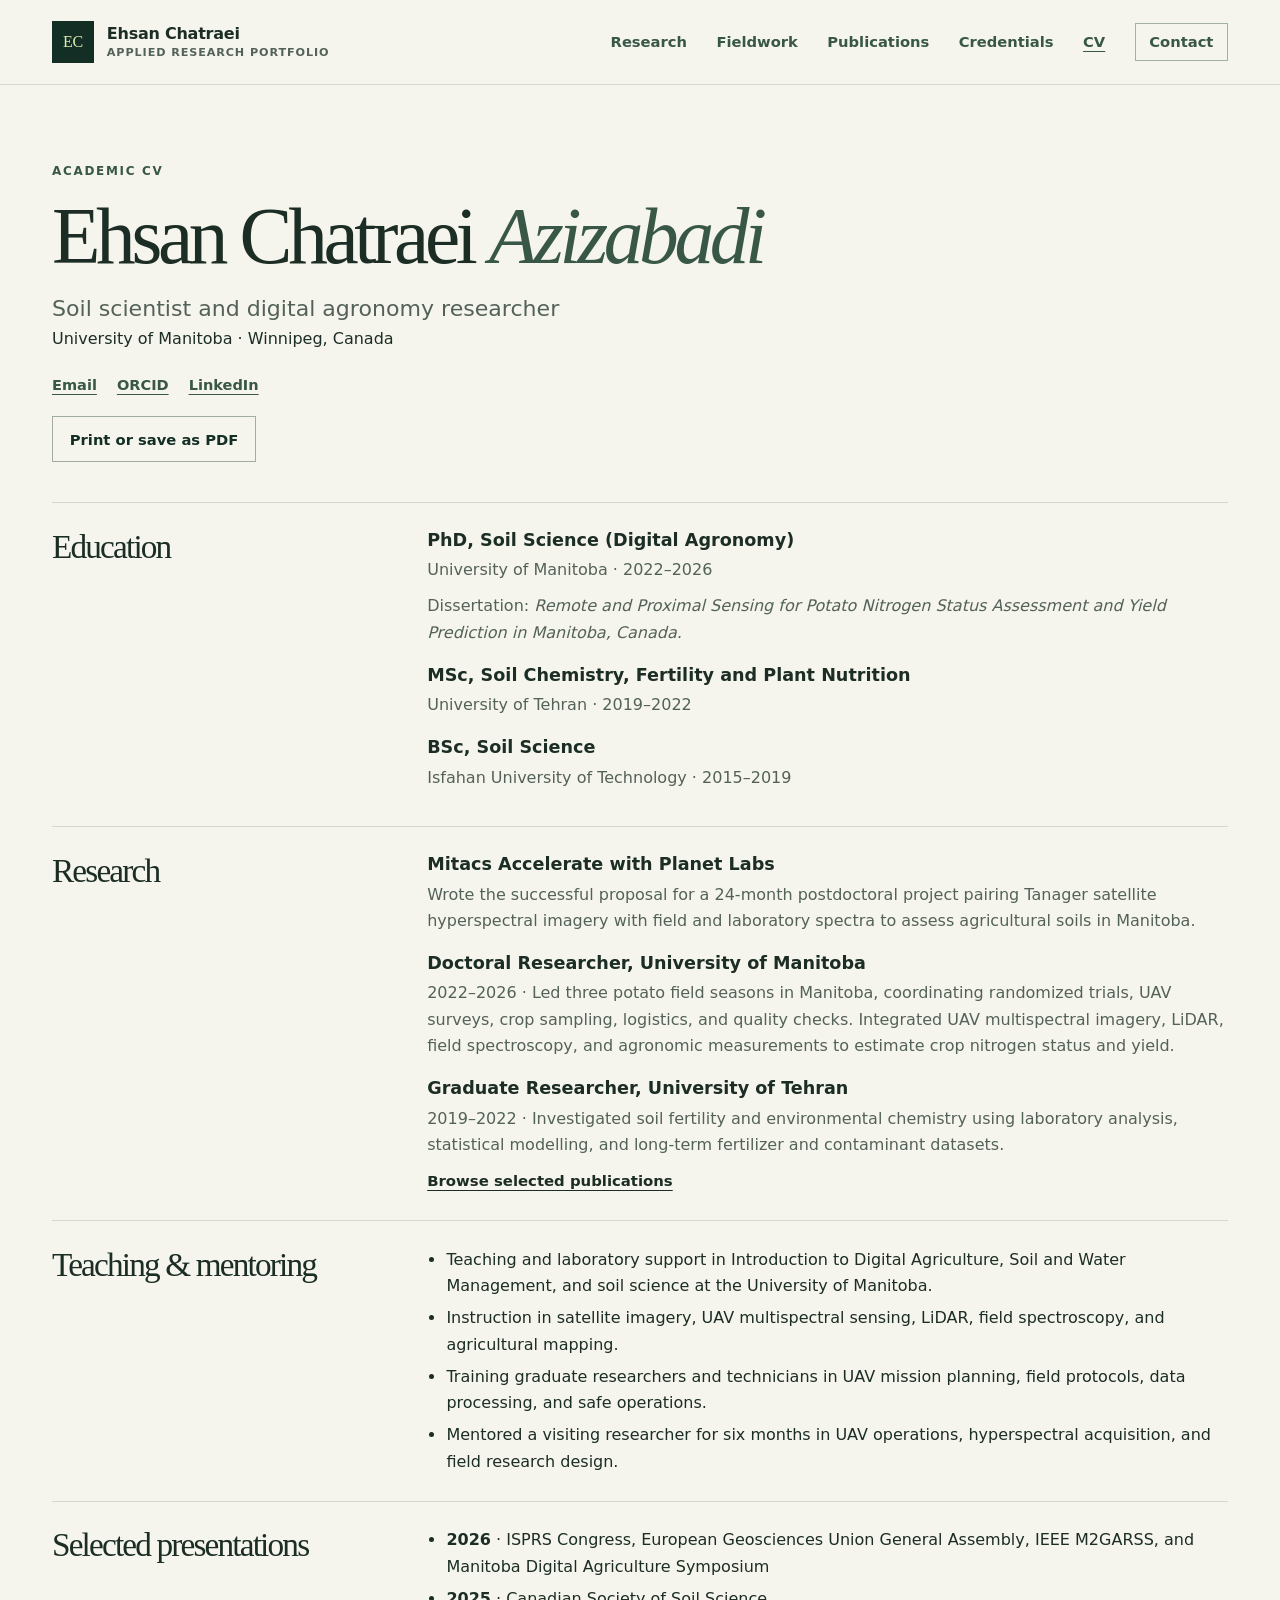
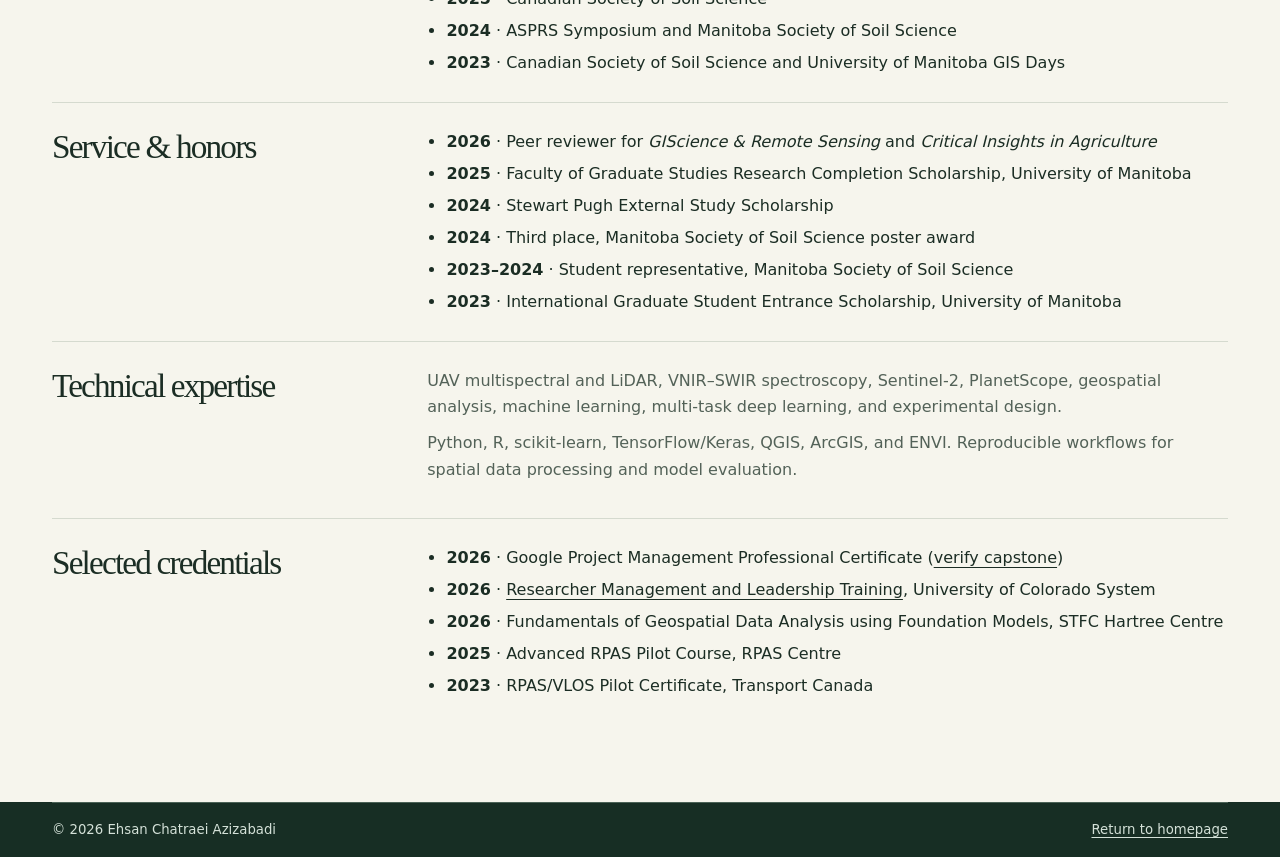
==== cv.html @ 33d20e5f "Feature homepage portrait and add journal peer review" ====
<!doctype html>
<html lang="en">
<head>
<meta charset="utf-8">
<meta name="viewport" content="width=device-width, initial-scale=1">
<title>Academic CV | Ehsan Chatraei Azizabadi</title>
<meta name="description" content="Academic CV of Ehsan Chatraei Azizabadi, soil scientist and digital agronomy researcher at the University of Manitoba.">
<meta name="theme-color" content="#f6f5ed">
<link rel="canonical" href="https://ehsanchatraei.github.io/cv.html">
<link rel="icon" type="image/png" href="favicon.png">
<link rel="stylesheet" href="styles.css?v=3">
</head>
<body id="top">
<a class="skip" href="#main">Skip to content</a>
<header class="site-header"><div class="shell masthead"><a class="brand" href="./"><span class="monogram" aria-hidden="true">EC</span><span>Ehsan Chatraei<span class="brand-sub">Applied research portfolio</span></span></a><nav aria-label="Main navigation"><a href="./#research">Research</a><a href="./#leadership">Fieldwork</a><a href="./#publications">Publications</a><a href="./#credentials">Credentials</a><a href="cv.html" aria-current="page">CV</a><a class="nav-contact" href="./#contact">Contact</a></nav></div></header>
<main id="main" class="shell cv">
  <div class="cv-intro"><p class="eyebrow">Academic CV</p><h1>Ehsan Chatraei <em>Azizabadi</em></h1><p class="lead">Soil scientist and digital agronomy researcher</p><p>University of Manitoba · Winnipeg, Canada</p><div class="socials"><a href="mailto:chatraee@myumanitoba.ca">Email</a><a href="https://orcid.org/0009-0009-6779-9754">ORCID</a><a href="https://www.linkedin.com/in/ehsanchatraei/">LinkedIn</a></div><button type="button" class="button outline print-cv" onclick="window.print()">Print or save as PDF</button></div>
  <section class="cv-row"><h2>Education</h2><div><h3>PhD, Soil Science (Digital Agronomy)</h3><p>University of Manitoba · 2022–2026</p><p>Dissertation: <em>Remote and Proximal Sensing for Potato Nitrogen Status Assessment and Yield Prediction in Manitoba, Canada.</em></p><h3>MSc, Soil Chemistry, Fertility and Plant Nutrition</h3><p>University of Tehran · 2019–2022</p><h3>BSc, Soil Science</h3><p>Isfahan University of Technology · 2015–2019</p></div></section>
  <section class="cv-row"><h2>Research</h2><div><h3>Mitacs Accelerate with Planet Labs</h3><p>Wrote the successful proposal for a 24-month postdoctoral project pairing Tanager satellite hyperspectral imagery with field and laboratory spectra to assess agricultural soils in Manitoba.</p><h3>Doctoral Researcher, University of Manitoba</h3><p>2022–2026 · Led three potato field seasons in Manitoba, coordinating randomized trials, UAV surveys, crop sampling, logistics, and quality checks. Integrated UAV multispectral imagery, LiDAR, field spectroscopy, and agronomic measurements to estimate crop nitrogen status and yield.</p><h3>Graduate Researcher, University of Tehran</h3><p>2019–2022 · Investigated soil fertility and environmental chemistry using laboratory analysis, statistical modelling, and long-term fertilizer and contaminant datasets.</p><a class="text-link" href="./#publications">Browse selected publications</a></div></section>
  <section class="cv-row"><h2>Teaching &amp; mentoring</h2><div><ul><li>Teaching and laboratory support in Introduction to Digital Agriculture, Soil and Water Management, and soil science at the University of Manitoba.</li><li>Instruction in satellite imagery, UAV multispectral sensing, LiDAR, field spectroscopy, and agricultural mapping.</li><li>Training graduate researchers and technicians in UAV mission planning, field protocols, data processing, and safe operations.</li><li>Mentored a visiting researcher for six months in UAV operations, hyperspectral acquisition, and field research design.</li></ul></div></section>
  <section class="cv-row"><h2>Selected presentations</h2><div><ul><li><strong>2026</strong> · ISPRS Congress, European Geosciences Union General Assembly, IEEE M2GARSS, and Manitoba Digital Agriculture Symposium</li><li><strong>2025</strong> · Canadian Society of Soil Science</li><li><strong>2024</strong> · ASPRS Symposium and Manitoba Society of Soil Science</li><li><strong>2023</strong> · Canadian Society of Soil Science and University of Manitoba GIS Days</li></ul></div></section>
  <section class="cv-row"><h2>Service &amp; honors</h2><div><ul><li><strong>2026</strong> · Peer reviewer for <cite>GIScience &amp; Remote Sensing</cite> and <cite>Critical Insights in Agriculture</cite></li><li><strong>2025</strong> · Faculty of Graduate Studies Research Completion Scholarship, University of Manitoba</li><li><strong>2024</strong> · Stewart Pugh External Study Scholarship</li><li><strong>2024</strong> · Third place, Manitoba Society of Soil Science poster award</li><li><strong>2023–2024</strong> · Student representative, Manitoba Society of Soil Science</li><li><strong>2023</strong> · International Graduate Student Entrance Scholarship, University of Manitoba</li></ul></div></section>
  <section class="cv-row"><h2>Technical expertise</h2><div><p>UAV multispectral and LiDAR, VNIR–SWIR spectroscopy, Sentinel-2, PlanetScope, geospatial analysis, machine learning, multi-task deep learning, and experimental design.</p><p>Python, R, scikit-learn, TensorFlow/Keras, QGIS, ArcGIS, and ENVI. Reproducible workflows for spatial data processing and model evaluation.</p></div></section>
  <section class="cv-row"><h2>Selected credentials</h2><div><ul>
    <li><strong>2026</strong> · Google Project Management Professional Certificate (<a href="https://www.coursera.org/account/accomplishments/verify/1BRBC552TH7D">verify capstone</a>)</li>
    <li><strong>2026</strong> · <a href="https://www.coursera.org/account/accomplishments/verify/SGXRBPMLSQWB">Researcher Management and Leadership Training</a>, University of Colorado System</li>
    <li><strong>2026</strong> · Fundamentals of Geospatial Data Analysis using Foundation Models, STFC Hartree Centre</li>
    <li><strong>2025</strong> · Advanced RPAS Pilot Course, RPAS Centre</li>
    <li><strong>2023</strong> · RPAS/VLOS Pilot Certificate, Transport Canada</li>
  </ul></div></section>
</main>
<footer><div class="shell footer-base"><span>© 2026 Ehsan Chatraei Azizabadi</span><a href="./">Return to homepage</a></div></footer>
</body>
</html>
---- styles.css ----
:root {
  --paper: #f6f5ed;
  --white: #fdfdf7;
  --ink: #1b2d24;
  --moss: #385746;
  --muted: #536258;
  --line: #d5dacf;
  --lime: #e1ecac;
  --dark: #203a2e;
  --width: 1176px;
  --serif: Georgia, 'Times New Roman', serif;
  --sans: 'Segoe UI', system-ui, -apple-system, sans-serif;
}
*, *::before, *::after { box-sizing: border-box; }
html { scroll-behavior: smooth; }
body { margin: 0; background: var(--paper); color: var(--ink); font: 1rem/1.65 var(--sans); }
[hidden] { display: none !important; }
img { display: block; max-width: 100%; }
a { color: inherit; text-decoration-thickness: 1px; text-underline-offset: .26em; }
a:hover { text-decoration-thickness: 2px; }
:focus-visible { outline: 3px solid #b45327; outline-offset: 4px; }
.skip { position: fixed; left: 1rem; z-index: 10; padding: .7rem 1rem; background: white; transform: translateY(-200%); }
.skip:focus { transform: translateY(0); }
.shell { width: min(var(--width), calc(100% - 5rem)); margin-inline: auto; }
.site-header { border-bottom: 1px solid var(--line); }
.masthead { display: flex; justify-content: space-between; align-items: center; gap: 1rem 2rem; min-height: 84px; }
.brand { display: inline-flex; align-items: center; gap: .8rem; text-decoration: none; font-weight: 700; letter-spacing: -.015em; line-height: 1.2; }
.monogram { display: grid; place-items: center; width: 42px; height: 42px; background: var(--dark); color: var(--lime); font: 1rem var(--serif); }
.brand-sub { display: block; margin-top: .2rem; color: var(--muted); font: 600 .7rem/1.2 var(--sans); letter-spacing: .08em; text-transform: uppercase; }
nav { display: flex; align-items: center; flex-wrap: wrap; gap: .64rem clamp(.85rem, 2.3vw, 2rem); }
nav a { text-decoration: none; color: var(--moss); font-weight: 650; font-size: .92rem; }
nav a:hover, nav a[aria-current] { text-decoration: underline; }
.nav-contact { border: 1px solid #a2b1a5; padding: .38rem .85rem; }
.eyebrow { margin: 0 0 .8rem; font-size: .75rem; font-weight: 750; letter-spacing: .14em; text-transform: uppercase; color: var(--moss); }
h1, h2, h3, p, figure, dl, dd { margin: 0; }
h1, h2, h3 { line-height: 1.08; }
h1, h2 { font-family: var(--serif); font-weight: 400; letter-spacing: -.055em; }
h1 { font-size: clamp(3.05rem, 7.35vw, 7.35rem); }
h1 em { color: var(--moss); font-weight: 400; }
h2 { font-size: clamp(2.55rem, 4.9vw, 4.2rem); }
.lead { color: var(--muted); font-size: clamp(1.12rem, 1.85vw, 1.38rem); line-height: 1.53; }
.actions, .socials { display: flex; flex-wrap: wrap; align-items: center; gap: .7rem; }
.actions { margin-top: 1.8rem; }
.socials { gap: .45rem 1.25rem; margin-top: 1.3rem; }
.socials a { color: var(--moss); font-size: .91rem; font-weight: 650; }
.button { display: inline-flex; justify-content: center; align-items: center; min-height: 46px; padding: .62rem 1.05rem; font-size: .92rem; font-weight: 700; text-decoration: none; border: 1px solid transparent; }
.button:hover { text-decoration: underline; }
.primary { color: var(--white); background: var(--dark); }
.outline { color: var(--dark); border-color: #9fae9f; }
.accent { background: var(--lime); color: var(--ink); }
.light-outline { color: var(--white); border-color: #8daf9b; }
figcaption { font-size: .73rem; font-weight: 650; color: var(--muted); letter-spacing: .07em; text-transform: uppercase; }
.section { padding-block: clamp(3.5rem, 7vw, 6rem); }
.section-heading { display: grid; grid-template-columns: 1.35fr .65fr; align-items: end; gap: 1.25rem 3rem; margin-bottom: 2rem; }
.section-heading > p { color: var(--muted); }
.section-heading > p { max-width: 27rem; }
.text-link { font-size: .93rem; font-weight: 700; }
.dataset { background: var(--dark); color: var(--white); }
.dataset-inner { display: grid; grid-template-columns: 1.4fr .6fr; align-items: center; gap: 2rem 4rem; padding-block: clamp(2.9rem, 6vw, 4.5rem); }
.dataset .eyebrow { color: var(--lime); }
.dataset h2 { max-width: 13em; }
.dataset h2 + p { margin-top: .95rem; max-width: 36rem; color: #e0e9df; }
.dataset-facts { border-left: 1px solid #779080; padding-left: 1.65rem; }
.dataset-facts div + div { margin-top: .75rem; }
.dataset-facts dt { text-transform: uppercase; font-size: .72rem; letter-spacing: .1em; color: var(--lime); font-weight: 700; }
.dataset-facts dd { font-size: 1.13rem; }
.pub-controls { display: grid; grid-template-columns: 1fr minmax(7rem, 12rem); gap: 1rem; }
.pub-controls label { display: grid; gap: .3rem; color: var(--moss); font-size: .9rem; font-weight: 680; }
.pub-controls :is(input, select) { font: 1rem var(--sans); width: 100%; min-width: 0; min-height: 46px; padding: .6rem .7rem; color: var(--ink); border: 1px solid #a8b5a9; background: var(--white); border-radius: 0; }
.pub-count, .pub-empty { margin-block: .7rem; font-size: .9rem; color: var(--muted); }
.pub-list { list-style: none; padding: 0; margin: 0; border-bottom: 1px solid var(--line); }
.pub-list li { display: grid; grid-template-columns: 4.1rem minmax(0, 1fr) auto; gap: .65rem 1.3rem; align-items: start; padding-block: 1.1rem; border-top: 1px solid var(--line); }
.pub-list time { color: var(--moss); font-size: .9rem; font-weight: 730; font-variant-numeric: tabular-nums; }
.pub-list h3 { font-size: 1.05rem; font-weight: 690; line-height: 1.38; }
.pub-list p { color: var(--muted); margin-top: .24rem; font-size: .91rem; }
.pub-list a { border: 1px solid #a7b6a9; padding: .28rem .57rem; font-size: .78rem; font-weight: 720; text-decoration: none; }
.pub-list a:hover { background: var(--dark); color: var(--white); }
.teaching { background: #e9eee2; border-top: 1px solid var(--line); }
footer { background: #172e24; color: #ecf2e9; }
.footer-main { display: flex; flex-wrap: wrap; justify-content: space-between; gap: 1.8rem; padding-block: 3rem; }
footer h2 { font-size: clamp(2.5rem, 4.3vw, 3.7rem); }
footer .eyebrow { color: var(--lime); }
.footer-main p:not(.eyebrow) { margin: .75rem 0; }
.email-link { color: var(--lime); overflow-wrap: anywhere; }
.footer-links { align-self: end; display: grid; gap: .28rem; font-size: .93rem; }
.footer-base { display: flex; align-items: center; justify-content: space-between; flex-wrap: wrap; gap: .5rem 1.3rem; padding-block: 1rem; border-top: 1px solid #4b6256; font-size: .83rem; color: #d4e1d8; }
.cv { padding-block: clamp(3rem, 6vw, 5rem); }
.cv h1 { font-size: clamp(2.8rem, 6.2vw, 5.9rem); }
.cv .lead { margin-top: .75rem; }
.cv-intro { margin-bottom: 2.5rem; }
.cv-row { display: grid; grid-template-columns: .6fr 1.4fr; gap: .65rem 2rem; padding-block: 1.6rem; border-top: 1px solid var(--line); }
.cv-row h2 { font-size: clamp(1.65rem, 2.6vw, 2.3rem); }
.cv-row h3 { margin-bottom: .3rem; font-size: 1.1rem; line-height: 1.35; }
.cv-row p { color: var(--muted); margin-bottom: .6rem; }
.cv-row p + h3 { margin-top: 1.1rem; }
.cv-row ul { padding-left: 1.2rem; margin: 0; }
.cv-row li + li { margin-top: .36rem; }
@media (max-width: 920px) {
  .shell { width: min(var(--width), calc(100% - 3.5rem)); }
  h1 { font-size: clamp(3rem, 7.55vw, 5.5rem); }
}
@media (max-width: 720px) {
  .shell { width: calc(100% - 2rem); }
  .masthead { align-items: flex-start; flex-direction: column; padding-block: .85rem; gap: .7rem; }
  .section-heading, .dataset-inner, .cv-row { grid-template-columns: 1fr; }
  h1 { font-size: clamp(2.75rem, 11vw, 5.2rem); }
  .dataset-facts { display: flex; flex-wrap: wrap; gap: .8rem 1.65rem; padding: .85rem 0 0; border-left: 0; border-top: 1px solid #779080; }
  .dataset-facts div + div { margin: 0; }
}
@media (max-width: 420px) {
  nav { gap: .42rem .7rem; }
  nav a { font-size: .82rem; }
  .nav-contact { padding: .24rem .5rem; }
  .pub-controls { grid-template-columns: minmax(0, 1fr) 7rem; gap: .6rem; }
  .pub-list li { grid-template-columns: 1fr auto; gap: .25rem .55rem; }
  .pub-list li > div { grid-column: 1 / -1; grid-row: 2; }
  .pub-list a { grid-column: 2; grid-row: 1; }
}
@media (prefers-reduced-motion: reduce) { html { scroll-behavior: auto; } }
@media print {
  body { background: #fff; color: #000; }
  .site-header, footer, .skip { display: none; }
  .shell { width: 100%; }
  .cv { padding: 0; }
  .cv-intro { margin-bottom: 1rem; }
  .cv h1 { font-size: 34pt; }
  .cv-row { display: block; padding-block: .6rem; break-inside: avoid; }
  .cv-row h2 { font-size: 16pt; margin-bottom: .35rem; }
}


/* Research portfolio */
:root { --display: Georgia, 'Times New Roman', serif; --dark: #122e25; }
html { scroll-padding-top: 1.1rem; }
.field-hero { background: #102b22; color: #f4f5eb; border-bottom: 1px solid #385646; overflow: hidden; }
.field-hero-grid { display: grid; grid-template-columns: minmax(0, 1.7fr) minmax(0, 1fr); gap: clamp(2rem, 6vw, 5.25rem); align-items: center; padding-block: clamp(3rem, 6.5vw, 5.6rem); }
.field-hero-copy .eyebrow { color: #dceba5; }
.field-hero h1 { font: 400 clamp(2.75rem, 6.65vw, 6.35rem)/.99 var(--display); letter-spacing: -.065em; }
.field-hero h1 em { color: #e0eca7; }
.hero-role { margin-top: 1.25rem; color: #d2e1d4; font-size: .95rem; font-weight: 650; }
.hero-portrait { width: min(100%, 380px); justify-self: end; padding: .5rem; border: 1px solid #719181; background: #18372c; }
.hero-portrait img { display: block; width: 100%; height: auto; aspect-ratio: 8 / 9; object-fit: cover; }
.field-hero .lead { color: #dae5d7; max-width: 33rem; margin-top: 1.1rem; font-size: clamp(1.06rem, 1.65vw, 1.25rem); }
.hero-land::before { position: absolute; inset: -.7rem -.7rem .7rem .7rem; z-index: -1; content: ''; border: 1px solid #638171; }
.feature-case { display: grid; grid-template-columns: 1.05fr .95fr; gap: clamp(1.5rem, 5vw, 4rem); padding: clamp(1.2rem, 4vw, 3.2rem); background: var(--white); border: 1px solid var(--line); align-items: center; }
.feature-copy h3, .study-copy h3 { font: 400 clamp(1.85rem, 3.25vw, 3rem)/1.04 var(--display); letter-spacing: -.035em; }
.feature-copy > p:not(.eyebrow), .study-copy > p:not(.eyebrow) { margin: .85rem 0 0; color: var(--muted); }
.case-links { display: flex; flex-wrap: wrap; gap: .4rem 1.35rem; margin-top: 1.1rem; }
.data-figure { min-width: 0; padding: clamp(.9rem, 2.5vw, 1.55rem); background: #eaf0e4; border: 1px solid #d3dece; }
.data-figure h4 { margin: 0; color: var(--ink); font-size: 1.03rem; line-height: 1.3; }
.chart-context { font-size: .82rem; color: var(--muted); margin-top: .14rem; }
.bars { margin-top: 1rem; }
.bars > div + div { margin-top: .55rem; }
.bars dt { font-size: .82rem; font-weight: 650; color: var(--moss); }
.bars dd, .chart-scale { display: grid; grid-template-columns: minmax(0, 1fr) 2.5rem; gap: .65rem; align-items: center; }
.bars strong { color: var(--ink); font-size: .95rem; font-variant-numeric: tabular-nums; }
.bar-track { display: block; height: .68rem; background: #d2ded0; }
.bar-track > span { display: block; width: var(--value); height: 100%; background: #728c78; }
.highlight .bar-track > span { background: #26654d; }
.chart-scale { display: flex; justify-content: space-between; margin-right: 3.15rem; padding-top: .18rem; color: #536258; font-size: .72rem; font-variant-numeric: tabular-nums; }
.data-figure figcaption { margin-top: .8rem; letter-spacing: 0; text-transform: none; font-size: .81rem; font-weight: 500; }
.study-grid { display: grid; grid-template-columns: repeat(2, minmax(0,1fr)); gap: 1.1rem; margin-top: 1.1rem; }
.study-card { display: flex; flex-direction: column; border: 1px solid var(--line); background: var(--white); }
.study-card > img { width: 100%; height: auto; aspect-ratio: 2.1; object-fit: cover; }
.study-copy { display: flex; flex-direction: column; align-items: start; padding: clamp(1.1rem, 2.6vw, 2rem); height: 100%; }
.study-copy h3 { font-size: clamp(1.8rem, 3vw, 2.45rem); }
.study-copy > a { margin-top: auto; padding-top: 1.05rem; }
.mini-figure { width: 100%; margin-top: 1.05rem; }
.study-stats { width: 100%; display: grid; grid-template-columns: repeat(3, minmax(0,1fr)); margin-top: 1.15rem; border-block: 1px solid var(--line); }
.study-stats > div { display: flex; flex-direction: column-reverse; justify-content: start; padding: .7rem .55rem .85rem; }
.study-stats > div + div { border-left: 1px solid var(--line); }
.study-stats dt { font-size: .76rem; color: var(--muted); }
.study-stats dd { font: 400 clamp(1.55rem, 3vw, 2.35rem)/1.1 var(--display); letter-spacing: -.05em; white-space: nowrap; }
.study-stats small { font: .72rem var(--sans); letter-spacing: 0; }
.fieldwork { background: #e9eee2; border-top: 1px solid var(--line); }
.practice-grid, .field-gallery { display: grid; grid-template-columns: repeat(3,minmax(0,1fr)); gap: 1rem; }
.practice-grid article { border-top: 2px solid #75917c; padding: 1.1rem .15rem .5rem; }
.practice-grid h3, .credential-grid h3 { font-family: var(--display); font-weight: 400; font-size: clamp(1.3rem, 2.15vw, 1.8rem); line-height: 1.15; letter-spacing: -.025em; }
.practice-grid p, .credential-grid p:not(.eyebrow), .partners { color: var(--muted); margin-top: .65rem; }
.field-gallery { margin-top: 1.6rem; }
.field-gallery img { width: 100%; height: auto; aspect-ratio: 1.55; object-fit: cover; }
.field-gallery figcaption { margin-top: .35rem; }
.field-gallery .poster-photo img { object-position: center 43%; }
.peer-review { margin-top: 1.8rem; padding: 1rem 1.2rem; border-left: 3px solid #75917c; background: #e9eee2; }
.peer-review h3 { margin-bottom: .3rem; font-size: 1.04rem; }
.peer-review p { color: var(--muted); }
.partners { font-size: .9rem; margin-top: 1.3rem; }
.credentials { border-top: 1px solid var(--line); background: var(--white); }
.credential-grid { display: grid; grid-template-columns: repeat(4,minmax(0,1fr)); gap: .8rem; }
.credential-grid article { min-width: 0; padding: clamp(.9rem, 2vw, 1.4rem); border: 1px solid var(--line); background: #eef2e7; }
.credential-grid .eyebrow { font-size: .7rem; }
.credential-grid h3 { font-size: clamp(1.32rem, 2vw, 1.65rem); }
.credential-grid p:not(.eyebrow) { font-size: .93rem; }
.credential-grid a { display: inline-block; margin-top: .55rem; }
.credentials .actions { gap: 1.2rem; }
@media (max-width: 920px) {
  .field-hero-grid { gap: 2rem; }
  .credential-grid { grid-template-columns: repeat(2,minmax(0,1fr)); }
}
@media (max-width: 720px) {
  .field-hero-grid, .feature-case, .study-grid, .practice-grid { grid-template-columns: 1fr; }
  .field-hero-grid { padding-block: 2.7rem 2.25rem; gap: 2rem; }
  .field-hero h1 { font-size: clamp(2.55rem, 10vw, 4.7rem); }
  .hero-portrait { width: min(78%, 280px); justify-self: start; }
  .hero-land::before { inset: -.4rem -.4rem .4rem .4rem; }
  .field-gallery { grid-template-columns: repeat(2,minmax(0,1fr)); }
}
@media (max-width: 480px) {
  .credential-grid, .field-gallery { grid-template-columns: 1fr; }
  .field-gallery img { aspect-ratio: 1.8; }
}


.print-cv { margin-top: 1.2rem; background: transparent; cursor: pointer; font-family: var(--sans); }
@media print { .print-cv { display: none; } }
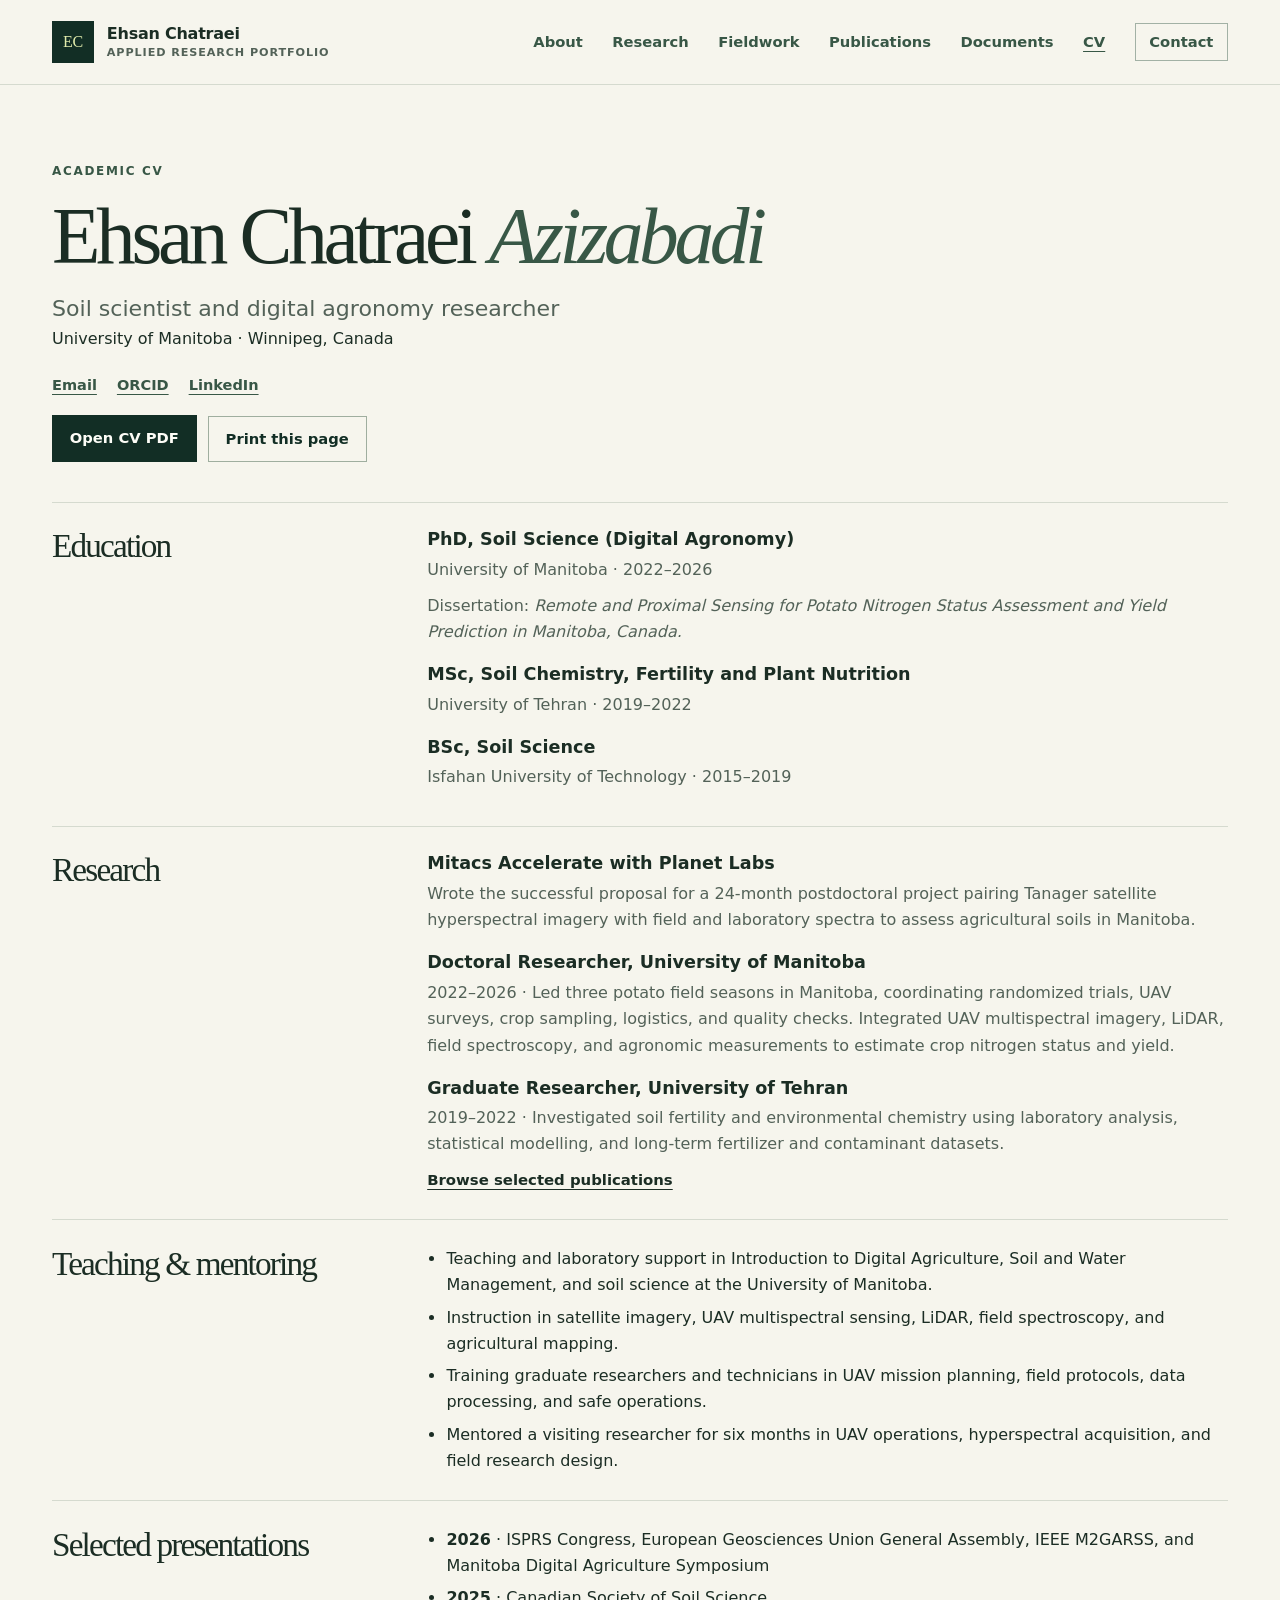
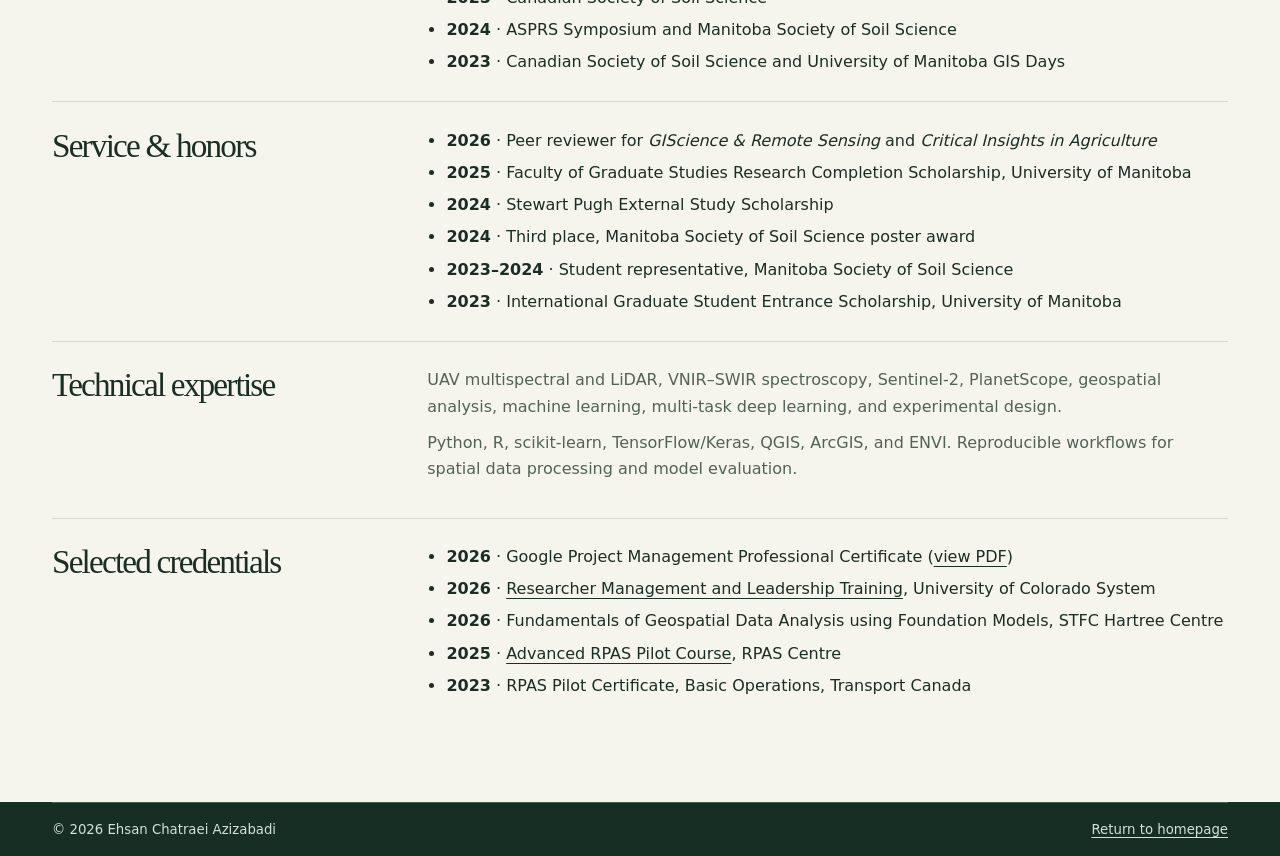
==== commit 6f0bdce0: "Add profile and on-site PDF document library" ====
--- a/cv.html
+++ b/cv.html
@@ -8,13 +8,13 @@
 <meta name="theme-color" content="#f6f5ed">
 <link rel="canonical" href="https://ehsanchatraei.github.io/cv.html">
 <link rel="icon" type="image/png" href="favicon.png">
-<link rel="stylesheet" href="styles.css?v=3">
+<link rel="stylesheet" href="styles.css?v=4">
 </head>
 <body id="top">
 <a class="skip" href="#main">Skip to content</a>
-<header class="site-header"><div class="shell masthead"><a class="brand" href="./"><span class="monogram" aria-hidden="true">EC</span><span>Ehsan Chatraei<span class="brand-sub">Applied research portfolio</span></span></a><nav aria-label="Main navigation"><a href="./#research">Research</a><a href="./#leadership">Fieldwork</a><a href="./#publications">Publications</a><a href="./#credentials">Credentials</a><a href="cv.html" aria-current="page">CV</a><a class="nav-contact" href="./#contact">Contact</a></nav></div></header>
+<header class="site-header"><div class="shell masthead"><a class="brand" href="./"><span class="monogram" aria-hidden="true">EC</span><span>Ehsan Chatraei<span class="brand-sub">Applied research portfolio</span></span></a><nav aria-label="Main navigation"><a href="./#about">About</a><a href="./#research">Research</a><a href="./#leadership">Fieldwork</a><a href="./#publications">Publications</a><a href="./#credentials">Documents</a><a href="cv.html" aria-current="page">CV</a><a class="nav-contact" href="./#contact">Contact</a></nav></div></header>
 <main id="main" class="shell cv">
-  <div class="cv-intro"><p class="eyebrow">Academic CV</p><h1>Ehsan Chatraei <em>Azizabadi</em></h1><p class="lead">Soil scientist and digital agronomy researcher</p><p>University of Manitoba · Winnipeg, Canada</p><div class="socials"><a href="mailto:chatraee@myumanitoba.ca">Email</a><a href="https://orcid.org/0009-0009-6779-9754">ORCID</a><a href="https://www.linkedin.com/in/ehsanchatraei/">LinkedIn</a></div><button type="button" class="button outline print-cv" onclick="window.print()">Print or save as PDF</button></div>
+  <div class="cv-intro"><p class="eyebrow">Academic CV</p><h1>Ehsan Chatraei <em>Azizabadi</em></h1><p class="lead">Soil scientist and digital agronomy researcher</p><p>University of Manitoba · Winnipeg, Canada</p><div class="socials"><a href="mailto:chatraee@myumanitoba.ca">Email</a><a href="https://orcid.org/0009-0009-6779-9754">ORCID</a><a href="https://www.linkedin.com/in/ehsanchatraei/">LinkedIn</a></div><div class="actions cv-actions"><a class="button primary" href="ehsan-chatraei-academic-cv.pdf">Open CV PDF</a><button type="button" class="button outline print-cv" onclick="window.print()">Print this page</button></div></div>
   <section class="cv-row"><h2>Education</h2><div><h3>PhD, Soil Science (Digital Agronomy)</h3><p>University of Manitoba · 2022–2026</p><p>Dissertation: <em>Remote and Proximal Sensing for Potato Nitrogen Status Assessment and Yield Prediction in Manitoba, Canada.</em></p><h3>MSc, Soil Chemistry, Fertility and Plant Nutrition</h3><p>University of Tehran · 2019–2022</p><h3>BSc, Soil Science</h3><p>Isfahan University of Technology · 2015–2019</p></div></section>
   <section class="cv-row"><h2>Research</h2><div><h3>Mitacs Accelerate with Planet Labs</h3><p>Wrote the successful proposal for a 24-month postdoctoral project pairing Tanager satellite hyperspectral imagery with field and laboratory spectra to assess agricultural soils in Manitoba.</p><h3>Doctoral Researcher, University of Manitoba</h3><p>2022–2026 · Led three potato field seasons in Manitoba, coordinating randomized trials, UAV surveys, crop sampling, logistics, and quality checks. Integrated UAV multispectral imagery, LiDAR, field spectroscopy, and agronomic measurements to estimate crop nitrogen status and yield.</p><h3>Graduate Researcher, University of Tehran</h3><p>2019–2022 · Investigated soil fertility and environmental chemistry using laboratory analysis, statistical modelling, and long-term fertilizer and contaminant datasets.</p><a class="text-link" href="./#publications">Browse selected publications</a></div></section>
   <section class="cv-row"><h2>Teaching &amp; mentoring</h2><div><ul><li>Teaching and laboratory support in Introduction to Digital Agriculture, Soil and Water Management, and soil science at the University of Manitoba.</li><li>Instruction in satellite imagery, UAV multispectral sensing, LiDAR, field spectroscopy, and agricultural mapping.</li><li>Training graduate researchers and technicians in UAV mission planning, field protocols, data processing, and safe operations.</li><li>Mentored a visiting researcher for six months in UAV operations, hyperspectral acquisition, and field research design.</li></ul></div></section>
@@ -22,11 +22,11 @@
   <section class="cv-row"><h2>Service &amp; honors</h2><div><ul><li><strong>2026</strong> · Peer reviewer for <cite>GIScience &amp; Remote Sensing</cite> and <cite>Critical Insights in Agriculture</cite></li><li><strong>2025</strong> · Faculty of Graduate Studies Research Completion Scholarship, University of Manitoba</li><li><strong>2024</strong> · Stewart Pugh External Study Scholarship</li><li><strong>2024</strong> · Third place, Manitoba Society of Soil Science poster award</li><li><strong>2023–2024</strong> · Student representative, Manitoba Society of Soil Science</li><li><strong>2023</strong> · International Graduate Student Entrance Scholarship, University of Manitoba</li></ul></div></section>
   <section class="cv-row"><h2>Technical expertise</h2><div><p>UAV multispectral and LiDAR, VNIR–SWIR spectroscopy, Sentinel-2, PlanetScope, geospatial analysis, machine learning, multi-task deep learning, and experimental design.</p><p>Python, R, scikit-learn, TensorFlow/Keras, QGIS, ArcGIS, and ENVI. Reproducible workflows for spatial data processing and model evaluation.</p></div></section>
   <section class="cv-row"><h2>Selected credentials</h2><div><ul>
-    <li><strong>2026</strong> · Google Project Management Professional Certificate (<a href="https://www.coursera.org/account/accomplishments/verify/1BRBC552TH7D">verify capstone</a>)</li>
-    <li><strong>2026</strong> · <a href="https://www.coursera.org/account/accomplishments/verify/SGXRBPMLSQWB">Researcher Management and Leadership Training</a>, University of Colorado System</li>
+    <li><strong>2026</strong> · Google Project Management Professional Certificate (<a href="google-project-management.pdf">view PDF</a>)</li>
+    <li><strong>2026</strong> · <a href="research-leadership.pdf">Researcher Management and Leadership Training</a>, University of Colorado System</li>
     <li><strong>2026</strong> · Fundamentals of Geospatial Data Analysis using Foundation Models, STFC Hartree Centre</li>
-    <li><strong>2025</strong> · Advanced RPAS Pilot Course, RPAS Centre</li>
-    <li><strong>2023</strong> · RPAS/VLOS Pilot Certificate, Transport Canada</li>
+    <li><strong>2025</strong> · <a href="advanced-rpas-pilot-course.pdf">Advanced RPAS Pilot Course</a>, RPAS Centre</li>
+    <li><strong>2023</strong> · RPAS Pilot Certificate, Basic Operations, Transport Canada</li>
   </ul></div></section>
 </main>
 <footer><div class="shell footer-base"><span>© 2026 Ehsan Chatraei Azizabadi</span><a href="./">Return to homepage</a></div></footer>
--- a/styles.css
+++ b/styles.css
@@ -213,3 +213,51 @@
 
 .print-cv { margin-top: 1.2rem; background: transparent; cursor: pointer; font-family: var(--sans); }
 @media print { .print-cv { display: none; } }
+
+
+/* Profile and document library */
+.profile-grid { display: grid; grid-template-columns: minmax(0,1.1fr) minmax(0,.9fr); gap: clamp(1.4rem, 5vw, 4.5rem); align-items: start; }
+.profile-grid h3, .document-group-title, .talks h3 { font: 400 clamp(1.45rem, 2.6vw, 2.15rem)/1.1 var(--display); letter-spacing: -.025em; }
+.profile-grid p { margin-top: .7rem; color: var(--muted); }
+.profile-grid p + h3 { margin-top: 1.45rem; }
+.profile-record { background: #ebefe4; border-left: 3px solid #789180; padding: clamp(1rem, 3vw, 1.65rem); }
+.profile-record ul { margin: .65rem 0 1.2rem; padding: 0; list-style: none; }
+.profile-record ul:last-child { margin-bottom: 0; }
+.profile-record li { padding: .4rem 0; line-height: 1.32; }
+.profile-record li + li { border-top: 1px solid #d0dbcc; }
+.profile-record li span { display: block; color: var(--muted); font-size: .88rem; margin-top: .14rem; }
+.documents-section { background: #e9eee3; border-block: 1px solid #d4ddd0; }
+.pdf-grid { display: grid; gap: .9rem; }
+.primary-docs { grid-template-columns: repeat(2, minmax(0,1fr)); }
+.certificate-docs { grid-template-columns: repeat(3, minmax(0,1fr)); }
+.pdf-card { min-width: 0; display: flex; flex-direction: column; align-items: start; padding: clamp(1.05rem,2.5vw,1.55rem); border: 1px solid #ced9cc; background: var(--white); }
+.primary-docs .pdf-card { border-top: 3px solid #456d56; }
+.pdf-card h3 { font: 400 clamp(1.27rem,2vw,1.75rem)/1.16 var(--display); letter-spacing: -.025em; }
+.pdf-card .eyebrow { font-size: .68rem; }
+.pdf-card p:not(.eyebrow) { color: var(--muted); margin: .45rem 0 .85rem; }
+.pdf-card .button { margin-top: auto; min-height: 41px; }
+.document-group-title { margin: 1.7rem 0 .85rem; }
+.documents-note { margin-top: 1.2rem; color: var(--muted); font-size: .93rem; }
+.talks { background: #f6f7f1; border: 1px solid var(--line); margin-top: 1.45rem; padding: 1rem 1.2rem; }
+.talks dl { display: grid; grid-template-columns: repeat(2,minmax(0,1fr)); gap: .65rem 1.3rem; margin-top: .65rem; }
+.talks dl div { border-top: 1px solid var(--line); padding-top: .55rem; }
+.talks dt { color: var(--moss); font-weight: 700; }
+.talks dd { color: var(--muted); font-size: .94rem; }
+.pdf-viewer { width: min(100% - 1rem, 58rem); max-height: 94vh; padding: 0; color: var(--ink); background: var(--white); border: 1px solid #8dab99; }
+.pdf-viewer::backdrop { background: rgb(8 29 22 / .72); }
+.pdf-viewer-header { display: flex; gap: .75rem; justify-content: space-between; align-items: center; padding: .75rem 1rem .35rem; }
+.pdf-viewer-header h2 { font-size: clamp(1.25rem,3.4vw,1.9rem); letter-spacing: -.02em; }
+.pdf-viewer-header form { flex: 0 0 auto; }
+.pdf-viewer .button { cursor: pointer; min-height: 39px; background: transparent; }
+.pdf-viewer-actions { display: flex; flex-wrap: wrap; gap: .38rem 1.15rem; padding: .15rem 1rem .65rem; }
+.pdf-viewer iframe { display: block; width: 100%; height: 72vh; border: 0; background: #e6ebe3; }
+.cv-actions { margin-top: 1.15rem; }
+.cv-actions .print-cv { margin: 0; }
+@media (max-width: 820px) { .certificate-docs { grid-template-columns: repeat(2,minmax(0,1fr)); } }
+@media (max-width: 620px) {
+  .profile-grid { grid-template-columns: 1fr; }
+  .pdf-viewer-header { align-items: start; }
+}
+@media (max-width: 480px) { .primary-docs, .certificate-docs, .talks dl { grid-template-columns: 1fr; } }
+@media print { .cv-actions { display: none; } }
+
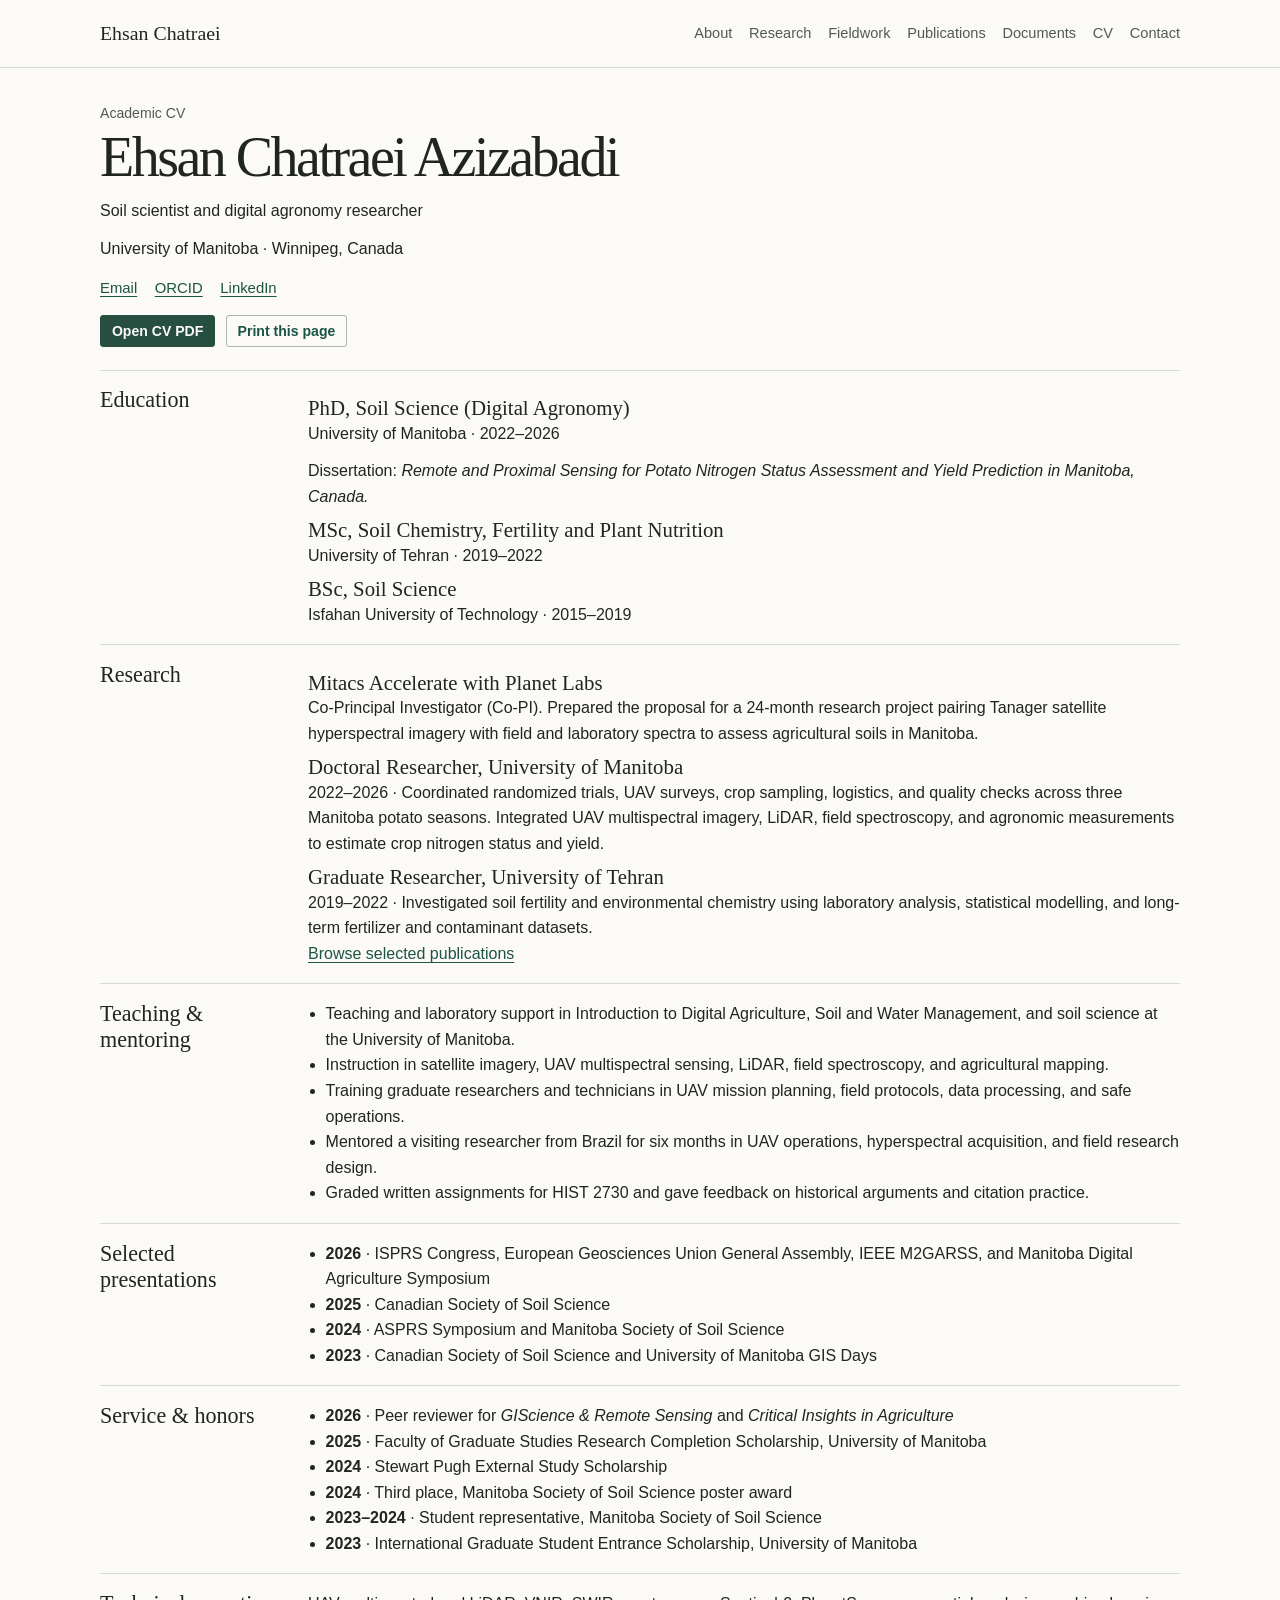
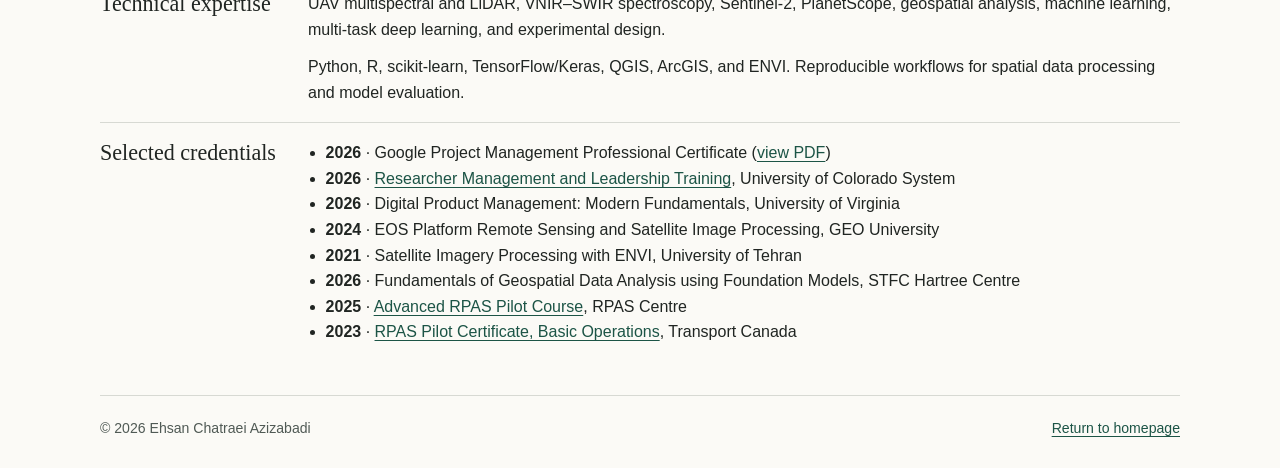
==== commit 1c2ccc6f: "Rebuild academic profile, publications, teaching, and credentials" ====
--- a/cv.html
+++ b/cv.html
@@ -8,7 +8,7 @@
 <meta name="theme-color" content="#f6f5ed">
 <link rel="canonical" href="https://ehsanchatraei.github.io/cv.html">
 <link rel="icon" type="image/png" href="favicon.png">
-<link rel="stylesheet" href="styles.css?v=4">
+<link rel="stylesheet" href="styles.css?v=6">
 </head>
 <body id="top">
 <a class="skip" href="#main">Skip to content</a>
@@ -16,17 +16,17 @@
 <main id="main" class="shell cv">
   <div class="cv-intro"><p class="eyebrow">Academic CV</p><h1>Ehsan Chatraei <em>Azizabadi</em></h1><p class="lead">Soil scientist and digital agronomy researcher</p><p>University of Manitoba · Winnipeg, Canada</p><div class="socials"><a href="mailto:chatraee@myumanitoba.ca">Email</a><a href="https://orcid.org/0009-0009-6779-9754">ORCID</a><a href="https://www.linkedin.com/in/ehsanchatraei/">LinkedIn</a></div><div class="actions cv-actions"><a class="button primary" href="ehsan-chatraei-academic-cv.pdf">Open CV PDF</a><button type="button" class="button outline print-cv" onclick="window.print()">Print this page</button></div></div>
   <section class="cv-row"><h2>Education</h2><div><h3>PhD, Soil Science (Digital Agronomy)</h3><p>University of Manitoba · 2022–2026</p><p>Dissertation: <em>Remote and Proximal Sensing for Potato Nitrogen Status Assessment and Yield Prediction in Manitoba, Canada.</em></p><h3>MSc, Soil Chemistry, Fertility and Plant Nutrition</h3><p>University of Tehran · 2019–2022</p><h3>BSc, Soil Science</h3><p>Isfahan University of Technology · 2015–2019</p></div></section>
-  <section class="cv-row"><h2>Research</h2><div><h3>Mitacs Accelerate with Planet Labs</h3><p>Wrote the successful proposal for a 24-month postdoctoral project pairing Tanager satellite hyperspectral imagery with field and laboratory spectra to assess agricultural soils in Manitoba.</p><h3>Doctoral Researcher, University of Manitoba</h3><p>2022–2026 · Led three potato field seasons in Manitoba, coordinating randomized trials, UAV surveys, crop sampling, logistics, and quality checks. Integrated UAV multispectral imagery, LiDAR, field spectroscopy, and agronomic measurements to estimate crop nitrogen status and yield.</p><h3>Graduate Researcher, University of Tehran</h3><p>2019–2022 · Investigated soil fertility and environmental chemistry using laboratory analysis, statistical modelling, and long-term fertilizer and contaminant datasets.</p><a class="text-link" href="./#publications">Browse selected publications</a></div></section>
-  <section class="cv-row"><h2>Teaching &amp; mentoring</h2><div><ul><li>Teaching and laboratory support in Introduction to Digital Agriculture, Soil and Water Management, and soil science at the University of Manitoba.</li><li>Instruction in satellite imagery, UAV multispectral sensing, LiDAR, field spectroscopy, and agricultural mapping.</li><li>Training graduate researchers and technicians in UAV mission planning, field protocols, data processing, and safe operations.</li><li>Mentored a visiting researcher for six months in UAV operations, hyperspectral acquisition, and field research design.</li></ul></div></section>
+  <section class="cv-row"><h2>Research</h2><div><h3>Mitacs Accelerate with Planet Labs</h3><p>Co-Principal Investigator (Co-PI). Prepared the proposal for a 24-month research project pairing Tanager satellite hyperspectral imagery with field and laboratory spectra to assess agricultural soils in Manitoba.</p><h3>Doctoral Researcher, University of Manitoba</h3><p>2022–2026 · Coordinated randomized trials, UAV surveys, crop sampling, logistics, and quality checks across three Manitoba potato seasons. Integrated UAV multispectral imagery, LiDAR, field spectroscopy, and agronomic measurements to estimate crop nitrogen status and yield.</p><h3>Graduate Researcher, University of Tehran</h3><p>2019–2022 · Investigated soil fertility and environmental chemistry using laboratory analysis, statistical modelling, and long-term fertilizer and contaminant datasets.</p><a class="text-link" href="./#publications">Browse selected publications</a></div></section>
+  <section class="cv-row"><h2>Teaching &amp; mentoring</h2><div><ul><li>Teaching and laboratory support in Introduction to Digital Agriculture, Soil and Water Management, and soil science at the University of Manitoba.</li><li>Instruction in satellite imagery, UAV multispectral sensing, LiDAR, field spectroscopy, and agricultural mapping.</li><li>Training graduate researchers and technicians in UAV mission planning, field protocols, data processing, and safe operations.</li><li>Mentored a visiting researcher from Brazil for six months in UAV operations, hyperspectral acquisition, and field research design.</li><li>Graded written assignments for HIST 2730 and gave feedback on historical arguments and citation practice.</li></ul></div></section>
   <section class="cv-row"><h2>Selected presentations</h2><div><ul><li><strong>2026</strong> · ISPRS Congress, European Geosciences Union General Assembly, IEEE M2GARSS, and Manitoba Digital Agriculture Symposium</li><li><strong>2025</strong> · Canadian Society of Soil Science</li><li><strong>2024</strong> · ASPRS Symposium and Manitoba Society of Soil Science</li><li><strong>2023</strong> · Canadian Society of Soil Science and University of Manitoba GIS Days</li></ul></div></section>
   <section class="cv-row"><h2>Service &amp; honors</h2><div><ul><li><strong>2026</strong> · Peer reviewer for <cite>GIScience &amp; Remote Sensing</cite> and <cite>Critical Insights in Agriculture</cite></li><li><strong>2025</strong> · Faculty of Graduate Studies Research Completion Scholarship, University of Manitoba</li><li><strong>2024</strong> · Stewart Pugh External Study Scholarship</li><li><strong>2024</strong> · Third place, Manitoba Society of Soil Science poster award</li><li><strong>2023–2024</strong> · Student representative, Manitoba Society of Soil Science</li><li><strong>2023</strong> · International Graduate Student Entrance Scholarship, University of Manitoba</li></ul></div></section>
   <section class="cv-row"><h2>Technical expertise</h2><div><p>UAV multispectral and LiDAR, VNIR–SWIR spectroscopy, Sentinel-2, PlanetScope, geospatial analysis, machine learning, multi-task deep learning, and experimental design.</p><p>Python, R, scikit-learn, TensorFlow/Keras, QGIS, ArcGIS, and ENVI. Reproducible workflows for spatial data processing and model evaluation.</p></div></section>
   <section class="cv-row"><h2>Selected credentials</h2><div><ul>
     <li><strong>2026</strong> · Google Project Management Professional Certificate (<a href="google-project-management.pdf">view PDF</a>)</li>
     <li><strong>2026</strong> · <a href="research-leadership.pdf">Researcher Management and Leadership Training</a>, University of Colorado System</li>
-    <li><strong>2026</strong> · Fundamentals of Geospatial Data Analysis using Foundation Models, STFC Hartree Centre</li>
+    <li><strong>2026</strong> · Digital Product Management: Modern Fundamentals, University of Virginia</li><li><strong>2024</strong> · EOS Platform Remote Sensing and Satellite Image Processing, GEO University</li><li><strong>2021</strong> · Satellite Imagery Processing with ENVI, University of Tehran</li><li><strong>2026</strong> · Fundamentals of Geospatial Data Analysis using Foundation Models, STFC Hartree Centre</li>
     <li><strong>2025</strong> · <a href="advanced-rpas-pilot-course.pdf">Advanced RPAS Pilot Course</a>, RPAS Centre</li>
-    <li><strong>2023</strong> · RPAS Pilot Certificate, Basic Operations, Transport Canada</li>
+    <li><strong>2023</strong> · <a href="transport-canada-rpas.pdf">RPAS Pilot Certificate, Basic Operations</a>, Transport Canada</li>
   </ul></div></section>
 </main>
 <footer><div class="shell footer-base"><span>© 2026 Ehsan Chatraei Azizabadi</span><a href="./">Return to homepage</a></div></footer>
--- a/styles.css
+++ b/styles.css
@@ -1,263 +1,124 @@
-:root {
-  --paper: #f6f5ed;
-  --white: #fdfdf7;
-  --ink: #1b2d24;
-  --moss: #385746;
-  --muted: #536258;
-  --line: #d5dacf;
-  --lime: #e1ecac;
-  --dark: #203a2e;
-  --width: 1176px;
-  --serif: Georgia, 'Times New Roman', serif;
-  --sans: 'Segoe UI', system-ui, -apple-system, sans-serif;
-}
-*, *::before, *::after { box-sizing: border-box; }
-html { scroll-behavior: smooth; }
-body { margin: 0; background: var(--paper); color: var(--ink); font: 1rem/1.65 var(--sans); }
-[hidden] { display: none !important; }
-img { display: block; max-width: 100%; }
-a { color: inherit; text-decoration-thickness: 1px; text-underline-offset: .26em; }
-a:hover { text-decoration-thickness: 2px; }
-:focus-visible { outline: 3px solid #b45327; outline-offset: 4px; }
-.skip { position: fixed; left: 1rem; z-index: 10; padding: .7rem 1rem; background: white; transform: translateY(-200%); }
-.skip:focus { transform: translateY(0); }
-.shell { width: min(var(--width), calc(100% - 5rem)); margin-inline: auto; }
-.site-header { border-bottom: 1px solid var(--line); }
-.masthead { display: flex; justify-content: space-between; align-items: center; gap: 1rem 2rem; min-height: 84px; }
-.brand { display: inline-flex; align-items: center; gap: .8rem; text-decoration: none; font-weight: 700; letter-spacing: -.015em; line-height: 1.2; }
-.monogram { display: grid; place-items: center; width: 42px; height: 42px; background: var(--dark); color: var(--lime); font: 1rem var(--serif); }
-.brand-sub { display: block; margin-top: .2rem; color: var(--muted); font: 600 .7rem/1.2 var(--sans); letter-spacing: .08em; text-transform: uppercase; }
-nav { display: flex; align-items: center; flex-wrap: wrap; gap: .64rem clamp(.85rem, 2.3vw, 2rem); }
-nav a { text-decoration: none; color: var(--moss); font-weight: 650; font-size: .92rem; }
-nav a:hover, nav a[aria-current] { text-decoration: underline; }
-.nav-contact { border: 1px solid #a2b1a5; padding: .38rem .85rem; }
-.eyebrow { margin: 0 0 .8rem; font-size: .75rem; font-weight: 750; letter-spacing: .14em; text-transform: uppercase; color: var(--moss); }
-h1, h2, h3, p, figure, dl, dd { margin: 0; }
-h1, h2, h3 { line-height: 1.08; }
-h1, h2 { font-family: var(--serif); font-weight: 400; letter-spacing: -.055em; }
-h1 { font-size: clamp(3.05rem, 7.35vw, 7.35rem); }
-h1 em { color: var(--moss); font-weight: 400; }
-h2 { font-size: clamp(2.55rem, 4.9vw, 4.2rem); }
-.lead { color: var(--muted); font-size: clamp(1.12rem, 1.85vw, 1.38rem); line-height: 1.53; }
-.actions, .socials { display: flex; flex-wrap: wrap; align-items: center; gap: .7rem; }
-.actions { margin-top: 1.8rem; }
-.socials { gap: .45rem 1.25rem; margin-top: 1.3rem; }
-.socials a { color: var(--moss); font-size: .91rem; font-weight: 650; }
-.button { display: inline-flex; justify-content: center; align-items: center; min-height: 46px; padding: .62rem 1.05rem; font-size: .92rem; font-weight: 700; text-decoration: none; border: 1px solid transparent; }
-.button:hover { text-decoration: underline; }
-.primary { color: var(--white); background: var(--dark); }
-.outline { color: var(--dark); border-color: #9fae9f; }
-.accent { background: var(--lime); color: var(--ink); }
-.light-outline { color: var(--white); border-color: #8daf9b; }
-figcaption { font-size: .73rem; font-weight: 650; color: var(--muted); letter-spacing: .07em; text-transform: uppercase; }
-.section { padding-block: clamp(3.5rem, 7vw, 6rem); }
-.section-heading { display: grid; grid-template-columns: 1.35fr .65fr; align-items: end; gap: 1.25rem 3rem; margin-bottom: 2rem; }
-.section-heading > p { color: var(--muted); }
-.section-heading > p { max-width: 27rem; }
-.text-link { font-size: .93rem; font-weight: 700; }
-.dataset { background: var(--dark); color: var(--white); }
-.dataset-inner { display: grid; grid-template-columns: 1.4fr .6fr; align-items: center; gap: 2rem 4rem; padding-block: clamp(2.9rem, 6vw, 4.5rem); }
-.dataset .eyebrow { color: var(--lime); }
-.dataset h2 { max-width: 13em; }
-.dataset h2 + p { margin-top: .95rem; max-width: 36rem; color: #e0e9df; }
-.dataset-facts { border-left: 1px solid #779080; padding-left: 1.65rem; }
-.dataset-facts div + div { margin-top: .75rem; }
-.dataset-facts dt { text-transform: uppercase; font-size: .72rem; letter-spacing: .1em; color: var(--lime); font-weight: 700; }
-.dataset-facts dd { font-size: 1.13rem; }
-.pub-controls { display: grid; grid-template-columns: 1fr minmax(7rem, 12rem); gap: 1rem; }
-.pub-controls label { display: grid; gap: .3rem; color: var(--moss); font-size: .9rem; font-weight: 680; }
-.pub-controls :is(input, select) { font: 1rem var(--sans); width: 100%; min-width: 0; min-height: 46px; padding: .6rem .7rem; color: var(--ink); border: 1px solid #a8b5a9; background: var(--white); border-radius: 0; }
-.pub-count, .pub-empty { margin-block: .7rem; font-size: .9rem; color: var(--muted); }
-.pub-list { list-style: none; padding: 0; margin: 0; border-bottom: 1px solid var(--line); }
-.pub-list li { display: grid; grid-template-columns: 4.1rem minmax(0, 1fr) auto; gap: .65rem 1.3rem; align-items: start; padding-block: 1.1rem; border-top: 1px solid var(--line); }
-.pub-list time { color: var(--moss); font-size: .9rem; font-weight: 730; font-variant-numeric: tabular-nums; }
-.pub-list h3 { font-size: 1.05rem; font-weight: 690; line-height: 1.38; }
-.pub-list p { color: var(--muted); margin-top: .24rem; font-size: .91rem; }
-.pub-list a { border: 1px solid #a7b6a9; padding: .28rem .57rem; font-size: .78rem; font-weight: 720; text-decoration: none; }
-.pub-list a:hover { background: var(--dark); color: var(--white); }
-.teaching { background: #e9eee2; border-top: 1px solid var(--line); }
-footer { background: #172e24; color: #ecf2e9; }
-.footer-main { display: flex; flex-wrap: wrap; justify-content: space-between; gap: 1.8rem; padding-block: 3rem; }
-footer h2 { font-size: clamp(2.5rem, 4.3vw, 3.7rem); }
-footer .eyebrow { color: var(--lime); }
-.footer-main p:not(.eyebrow) { margin: .75rem 0; }
-.email-link { color: var(--lime); overflow-wrap: anywhere; }
-.footer-links { align-self: end; display: grid; gap: .28rem; font-size: .93rem; }
-.footer-base { display: flex; align-items: center; justify-content: space-between; flex-wrap: wrap; gap: .5rem 1.3rem; padding-block: 1rem; border-top: 1px solid #4b6256; font-size: .83rem; color: #d4e1d8; }
-.cv { padding-block: clamp(3rem, 6vw, 5rem); }
-.cv h1 { font-size: clamp(2.8rem, 6.2vw, 5.9rem); }
-.cv .lead { margin-top: .75rem; }
-.cv-intro { margin-bottom: 2.5rem; }
-.cv-row { display: grid; grid-template-columns: .6fr 1.4fr; gap: .65rem 2rem; padding-block: 1.6rem; border-top: 1px solid var(--line); }
-.cv-row h2 { font-size: clamp(1.65rem, 2.6vw, 2.3rem); }
-.cv-row h3 { margin-bottom: .3rem; font-size: 1.1rem; line-height: 1.35; }
-.cv-row p { color: var(--muted); margin-bottom: .6rem; }
-.cv-row p + h3 { margin-top: 1.1rem; }
-.cv-row ul { padding-left: 1.2rem; margin: 0; }
-.cv-row li + li { margin-top: .36rem; }
-@media (max-width: 920px) {
-  .shell { width: min(var(--width), calc(100% - 3.5rem)); }
-  h1 { font-size: clamp(3rem, 7.55vw, 5.5rem); }
-}
-@media (max-width: 720px) {
-  .shell { width: calc(100% - 2rem); }
-  .masthead { align-items: flex-start; flex-direction: column; padding-block: .85rem; gap: .7rem; }
-  .section-heading, .dataset-inner, .cv-row { grid-template-columns: 1fr; }
-  h1 { font-size: clamp(2.75rem, 11vw, 5.2rem); }
-  .dataset-facts { display: flex; flex-wrap: wrap; gap: .8rem 1.65rem; padding: .85rem 0 0; border-left: 0; border-top: 1px solid #779080; }
-  .dataset-facts div + div { margin: 0; }
-}
-@media (max-width: 420px) {
-  nav { gap: .42rem .7rem; }
-  nav a { font-size: .82rem; }
-  .nav-contact { padding: .24rem .5rem; }
-  .pub-controls { grid-template-columns: minmax(0, 1fr) 7rem; gap: .6rem; }
-  .pub-list li { grid-template-columns: 1fr auto; gap: .25rem .55rem; }
-  .pub-list li > div { grid-column: 1 / -1; grid-row: 2; }
-  .pub-list a { grid-column: 2; grid-row: 1; }
-}
-@media (prefers-reduced-motion: reduce) { html { scroll-behavior: auto; } }
-@media print {
-  body { background: #fff; color: #000; }
-  .site-header, footer, .skip { display: none; }
-  .shell { width: 100%; }
-  .cv { padding: 0; }
-  .cv-intro { margin-bottom: 1rem; }
-  .cv h1 { font-size: 34pt; }
-  .cv-row { display: block; padding-block: .6rem; break-inside: avoid; }
-  .cv-row h2 { font-size: 16pt; margin-bottom: .35rem; }
-}
 
+:root{--paper:#fbfaf6;--ink:#202522;--muted:#505a55;--line:#d7d9d3;--link:#1c5446;--soft:#eeeee8;--serif:Georgia,"Times New Roman",serif;--sans:"Segoe UI",Arial,sans-serif}
+*{box-sizing:border-box}
+[hidden]{display:none!important}
+html{scroll-padding-top:1.35rem}
+body{margin:0;background:var(--paper);color:var(--ink);font-family:var(--sans);font-size:16px;line-height:1.6}
+a{color:var(--link);text-underline-offset:.2em}
+a:hover{color:#102d25}
+:focus-visible{outline:2px solid #9b4d22;outline-offset:4px}
+img{display:block;max-width:100%;height:auto}
+h1,h2,h3,h4,p,figure,dl{margin:0}
+h1,h2,h3{font-family:var(--serif);font-weight:400;line-height:1.18}
+h3{font-size:1.3rem}
+p+p{margin-top:.75rem}
+.shell{width:min(1080px,calc(100% - 3.25rem));margin-inline:auto}
+.skip{position:absolute;top:0;left:0;transform:translateY(-200%);background:var(--paper);padding:.5rem}
+.skip:focus{transform:translateY(0)}
+.site-header{border-bottom:1px solid var(--line)}
+.masthead{display:flex;align-items:center;justify-content:space-between;gap:.75rem 1.8rem;min-height:67px;padding-block:.7rem}
+.brand{color:var(--ink);font-family:var(--serif);font-size:1.24rem;text-decoration:none;white-space:nowrap}
+.brand .monogram,.brand .brand-sub{display:none}
+nav{display:flex;flex-wrap:wrap;gap:.35rem 1.05rem}
+nav a{font-size:.91rem;color:var(--muted);text-decoration:none}
+nav a:hover{text-decoration:underline}
+.profile-intro{display:grid;grid-template-columns:minmax(0,1fr) minmax(190px,260px);align-items:start;gap:2.3rem clamp(2.4rem,8vw,7rem);padding-block:3.45rem 2.9rem}
+.profile-intro h1{font-size:clamp(2.55rem,5.35vw,4.2rem);letter-spacing:-.055em}
+.affiliation{margin:.65rem 0 1rem;font-size:1rem;font-weight:600;color:var(--muted)}
+.profile-intro p:not(.affiliation){max-width:57ch}
+.profile-intro img{width:100%;border:1px solid var(--line)}
+.inline-links,.socials{display:flex;flex-wrap:wrap;gap:.45rem 1.1rem;font-size:.93rem;margin-top:1rem}
+.rule-section{display:grid;grid-template-columns:176px minmax(0,1fr);gap:1.45rem 2rem;border-top:1px solid var(--line);padding:1.75rem 0 2.05rem}
+.section-label h2{font-size:1.66rem;letter-spacing:-.024em}
+.section-label p{margin-top:.4rem;color:var(--muted);font-size:.88rem}
+.section-body{min-width:0}
+.records{margin:0}
+.records>div{display:grid;grid-template-columns:105px minmax(0,1fr);gap:.25rem 1rem;padding:.63rem 0;border-bottom:1px solid var(--line)}
+.records>div:first-child{padding-top:0}
+.records>div:last-child{border-bottom:0}
+.records dt{color:var(--muted);font-size:.91rem}
+.records dd{margin:0}
+.records dd span{display:block;color:var(--muted)}
+.records dd p{margin-top:.25rem}
+.records.plain{margin-top:.8rem}
+.records.plain>div{grid-template-columns:minmax(130px,.75fr) minmax(0,2fr)}
+.records.plain dt{font-weight:600;color:var(--ink)}
+.project+.project{margin-top:1.15rem}
+.project p,.data-note p{margin-top:.35rem}
+.data-note{border-top:1px solid var(--line);padding-top:1rem;margin-top:1.25rem}
+.data-note .inline-links{margin-top:.55rem}
+.field-strip{display:grid;grid-template-columns:repeat(2,minmax(0,1fr));gap:1rem;margin-top:1.12rem}
+.field-gallery-v6{margin-top:0}
+.field-strip img{width:100%;aspect-ratio:1.65;object-fit:cover}
+.field-strip img[src="research-poster.jpg"]{object-position:center 43%}
+figcaption{color:var(--muted);font-size:.82rem;line-height:1.45;margin-top:.42rem}
+.activity-photo{margin-top:1.1rem;max-width:570px}
+.activity-photo img{width:100%;aspect-ratio:1.8;object-fit:cover}
+.conference-list ul{margin:0;padding:0;list-style:none}
+.conference-list li+li{margin-top:.35rem}
+.pub-controls{display:grid;grid-template-columns:minmax(0,1fr) 8rem;gap:.75rem}
+.pub-controls label{display:grid;gap:.18rem;font-size:.86rem;color:var(--muted)}
+.pub-controls input,.pub-controls select{font:inherit;color:var(--ink);background:transparent;border:1px solid #bcc2bb;min-width:0;padding:.45rem .55rem;border-radius:3px}
+.pub-count,.pub-empty{color:var(--muted);font-size:.85rem;margin-top:.45rem}
+.pub-list,.credential-list{padding:0;list-style:none;margin:0}
+.pub-list>li{padding:1.05rem 0;border-bottom:1px solid var(--line)}
+.pub-list>li:last-child{padding-bottom:0;border:0}
+.paper-top{display:flex;align-items:center;gap:.8rem}
+.paper-top img{width:46px;height:58px;flex:0 0 46px;object-fit:contain}
+.paper-meta{color:var(--muted);font-size:.84rem;margin-bottom:.22rem}
+.paper-top h3{font-size:1.18rem;line-height:1.32}
+.paper-top h3 a{color:var(--ink);text-decoration:none}
+.paper-top h3 a:hover{text-decoration:underline}
+.paper-summary{margin-top:.53rem}
+.paper-details{margin-top:.55rem}
+.paper-details summary{cursor:pointer;color:var(--link);font-size:.91rem;font-weight:600}
+.paper-figures{display:grid;grid-template-columns:repeat(2,minmax(0,1fr));align-items:start;gap:.85rem;margin-top:.65rem}
+.paper-figure{min-width:0}
+.paper-figure img{width:100%;border:1px solid var(--line)}
+.paper-diagram{border:1px solid var(--line);padding:.7rem .8rem;background:#f3f4ef}
+.paper-diagram h4{font-size:.95rem;color:var(--ink)}
+.paper-diagram dl{margin-top:.35rem}
+.paper-diagram dt{font-weight:600;font-size:.87rem}
+.paper-diagram dd{margin:0 0 .35rem;color:var(--muted);font-size:.86rem}
+.paper-source{font-size:.84rem;margin-top:.51rem}
+.chart-unit{font-size:.8rem;color:var(--muted)}
+.paper-bars dd{display:flex;align-items:center;gap:.5rem;margin:.15rem 0 .32rem}
+.paper-bars .bar{width:var(--value);height:.52rem;background:#527667}
+.document-links{display:flex;flex-wrap:wrap;gap:.45rem 1rem;margin:0 0 1.1rem}
+.document-links span{font-size:.73rem;color:var(--muted);margin-left:.15rem}
+.credential-heading{margin-bottom:.45rem}
+.credential-list li{display:grid;grid-template-columns:36px minmax(0,1fr) auto;align-items:center;gap:.55rem .75rem;border-top:1px solid var(--line);padding:.57rem 0}
+.issuer-badge{display:grid;place-items:center;width:36px;height:34px;border:1px solid var(--line);border-radius:3px;background:#f2f3ee;color:#355148;font-size:.65rem;font-weight:700;white-space:nowrap}
+.issuer-badge img{width:25px;height:25px;object-fit:contain}
+.credential-list div{line-height:1.35}
+.credential-list strong{display:block;font-size:.95rem}
+.credential-list div span{font-size:.84rem;color:var(--muted)}
+.credential-list a{font-size:.85rem;padding:.24rem .3rem}
+.site-footer,.footer-base{display:flex;justify-content:space-between;flex-wrap:wrap;gap:.8rem;padding:1.3rem 0 1.8rem;border-top:1px solid var(--line);font-size:.88rem;color:var(--muted)}
+.site-footer div:last-child{display:flex;gap:.95rem;align-items:start}
+.cv{padding:2.1rem 0}
+.cv h1{font-size:clamp(2.15rem,5vw,3.5rem);letter-spacing:-.045em}
+.cv h1 em{font-style:normal}
+.cv .eyebrow{color:var(--muted);font-size:.88rem}
+.cv .lead{margin-top:.5rem}
+.cv-row{display:grid;grid-template-columns:176px minmax(0,1fr);gap:.65rem 2rem;border-top:1px solid var(--line);padding-block:1.05rem}
+.cv-row h2{font-size:1.38rem}
+.cv-row h3{margin-top:.55rem}
+.cv-row ul{margin:0;padding-left:1.1rem}
+.cv-intro{margin:0 0 1.4rem}
+.actions{display:flex;flex-wrap:wrap;gap:.65rem;margin-top:.85rem}
+.button{font:600 .88rem var(--sans);background:transparent;color:var(--link);border:1px solid #aab7af;border-radius:3px;padding:.45rem .68rem;text-decoration:none;cursor:pointer}
+.primary{color:var(--paper);background:#264e41;border-color:#264e41}
+.primary:hover{color:white}
+.pdf-viewer{width:min(100% - 1rem,53rem);max-height:94vh;padding:0;color:var(--ink);background:var(--paper);border:1px solid #8dab99}
+.pdf-viewer::backdrop{background:rgb(8 29 22 / .7)}
+.pdf-viewer-header{display:flex;gap:.75rem;justify-content:space-between;align-items:start;padding:.75rem 1rem .35rem}
+.pdf-viewer-header h2{font-size:clamp(1.2rem,3vw,1.7rem)}
+.pdf-viewer-header form{flex:0 0 auto}
+.pdf-viewer-actions{display:flex;gap:.7rem;padding:.15rem 1rem .65rem;font-size:.86rem}
+.pdf-preview-pages{overflow:auto;min-height:min(32vh,16rem);max-height:72vh;background:#e4e7e1}
+.pdf-preview-pages img{width:min(100%,50rem);height:auto;margin:auto}
+@media(max-width:820px){.masthead{align-items:start;flex-direction:column;gap:.4rem;min-height:0}.rule-section,.cv-row{grid-template-columns:140px minmax(0,1fr);gap:.8rem 1.25rem}.profile-intro{padding-block:2.5rem 2rem;grid-template-columns:minmax(0,1fr) minmax(145px,210px);gap:1.5rem}}
+@media(max-width:600px){.shell{width:calc(100% - 2rem)}.rule-section,.cv-row{grid-template-columns:1fr}.profile-intro{grid-template-columns:1fr;padding-block:1.55rem 1.65rem}.profile-intro figure{width:min(64%,220px)}.records>div{grid-template-columns:80px minmax(0,1fr)}.records.plain>div{grid-template-columns:1fr}.paper-figures{grid-template-columns:1fr}.section-label h2{font-size:1.52rem}}
+@media print{.site-header,.site-footer,footer,.skip,.cv-actions,.pdf-viewer{display:none!important}.shell{width:100%}.cv{padding:0}.cv-row{grid-template-columns:130px minmax(0,1fr);break-inside:avoid}}
 
-/* Research portfolio */
-:root { --display: Georgia, 'Times New Roman', serif; --dark: #122e25; }
-html { scroll-padding-top: 1.1rem; }
-.field-hero { background: #102b22; color: #f4f5eb; border-bottom: 1px solid #385646; overflow: hidden; }
-.field-hero-grid { display: grid; grid-template-columns: minmax(0, 1.7fr) minmax(0, 1fr); gap: clamp(2rem, 6vw, 5.25rem); align-items: center; padding-block: clamp(3rem, 6.5vw, 5.6rem); }
-.field-hero-copy .eyebrow { color: #dceba5; }
-.field-hero h1 { font: 400 clamp(2.75rem, 6.65vw, 6.35rem)/.99 var(--display); letter-spacing: -.065em; }
-.field-hero h1 em { color: #e0eca7; }
-.hero-role { margin-top: 1.25rem; color: #d2e1d4; font-size: .95rem; font-weight: 650; }
-.hero-portrait { width: min(100%, 380px); justify-self: end; padding: .5rem; border: 1px solid #719181; background: #18372c; }
-.hero-portrait img { display: block; width: 100%; height: auto; aspect-ratio: 8 / 9; object-fit: cover; }
-.field-hero .lead { color: #dae5d7; max-width: 33rem; margin-top: 1.1rem; font-size: clamp(1.06rem, 1.65vw, 1.25rem); }
-.hero-land::before { position: absolute; inset: -.7rem -.7rem .7rem .7rem; z-index: -1; content: ''; border: 1px solid #638171; }
-.feature-case { display: grid; grid-template-columns: 1.05fr .95fr; gap: clamp(1.5rem, 5vw, 4rem); padding: clamp(1.2rem, 4vw, 3.2rem); background: var(--white); border: 1px solid var(--line); align-items: center; }
-.feature-copy h3, .study-copy h3 { font: 400 clamp(1.85rem, 3.25vw, 3rem)/1.04 var(--display); letter-spacing: -.035em; }
-.feature-copy > p:not(.eyebrow), .study-copy > p:not(.eyebrow) { margin: .85rem 0 0; color: var(--muted); }
-.case-links { display: flex; flex-wrap: wrap; gap: .4rem 1.35rem; margin-top: 1.1rem; }
-.data-figure { min-width: 0; padding: clamp(.9rem, 2.5vw, 1.55rem); background: #eaf0e4; border: 1px solid #d3dece; }
-.data-figure h4 { margin: 0; color: var(--ink); font-size: 1.03rem; line-height: 1.3; }
-.chart-context { font-size: .82rem; color: var(--muted); margin-top: .14rem; }
-.bars { margin-top: 1rem; }
-.bars > div + div { margin-top: .55rem; }
-.bars dt { font-size: .82rem; font-weight: 650; color: var(--moss); }
-.bars dd, .chart-scale { display: grid; grid-template-columns: minmax(0, 1fr) 2.5rem; gap: .65rem; align-items: center; }
-.bars strong { color: var(--ink); font-size: .95rem; font-variant-numeric: tabular-nums; }
-.bar-track { display: block; height: .68rem; background: #d2ded0; }
-.bar-track > span { display: block; width: var(--value); height: 100%; background: #728c78; }
-.highlight .bar-track > span { background: #26654d; }
-.chart-scale { display: flex; justify-content: space-between; margin-right: 3.15rem; padding-top: .18rem; color: #536258; font-size: .72rem; font-variant-numeric: tabular-nums; }
-.data-figure figcaption { margin-top: .8rem; letter-spacing: 0; text-transform: none; font-size: .81rem; font-weight: 500; }
-.study-grid { display: grid; grid-template-columns: repeat(2, minmax(0,1fr)); gap: 1.1rem; margin-top: 1.1rem; }
-.study-card { display: flex; flex-direction: column; border: 1px solid var(--line); background: var(--white); }
-.study-card > img { width: 100%; height: auto; aspect-ratio: 2.1; object-fit: cover; }
-.study-copy { display: flex; flex-direction: column; align-items: start; padding: clamp(1.1rem, 2.6vw, 2rem); height: 100%; }
-.study-copy h3 { font-size: clamp(1.8rem, 3vw, 2.45rem); }
-.study-copy > a { margin-top: auto; padding-top: 1.05rem; }
-.mini-figure { width: 100%; margin-top: 1.05rem; }
-.study-stats { width: 100%; display: grid; grid-template-columns: repeat(3, minmax(0,1fr)); margin-top: 1.15rem; border-block: 1px solid var(--line); }
-.study-stats > div { display: flex; flex-direction: column-reverse; justify-content: start; padding: .7rem .55rem .85rem; }
-.study-stats > div + div { border-left: 1px solid var(--line); }
-.study-stats dt { font-size: .76rem; color: var(--muted); }
-.study-stats dd { font: 400 clamp(1.55rem, 3vw, 2.35rem)/1.1 var(--display); letter-spacing: -.05em; white-space: nowrap; }
-.study-stats small { font: .72rem var(--sans); letter-spacing: 0; }
-.fieldwork { background: #e9eee2; border-top: 1px solid var(--line); }
-.practice-grid, .field-gallery { display: grid; grid-template-columns: repeat(3,minmax(0,1fr)); gap: 1rem; }
-.practice-grid article { border-top: 2px solid #75917c; padding: 1.1rem .15rem .5rem; }
-.practice-grid h3, .credential-grid h3 { font-family: var(--display); font-weight: 400; font-size: clamp(1.3rem, 2.15vw, 1.8rem); line-height: 1.15; letter-spacing: -.025em; }
-.practice-grid p, .credential-grid p:not(.eyebrow), .partners { color: var(--muted); margin-top: .65rem; }
-.field-gallery { margin-top: 1.6rem; }
-.field-gallery img { width: 100%; height: auto; aspect-ratio: 1.55; object-fit: cover; }
-.field-gallery figcaption { margin-top: .35rem; }
-.field-gallery .poster-photo img { object-position: center 43%; }
-.peer-review { margin-top: 1.8rem; padding: 1rem 1.2rem; border-left: 3px solid #75917c; background: #e9eee2; }
-.peer-review h3 { margin-bottom: .3rem; font-size: 1.04rem; }
-.peer-review p { color: var(--muted); }
-.partners { font-size: .9rem; margin-top: 1.3rem; }
-.credentials { border-top: 1px solid var(--line); background: var(--white); }
-.credential-grid { display: grid; grid-template-columns: repeat(4,minmax(0,1fr)); gap: .8rem; }
-.credential-grid article { min-width: 0; padding: clamp(.9rem, 2vw, 1.4rem); border: 1px solid var(--line); background: #eef2e7; }
-.credential-grid .eyebrow { font-size: .7rem; }
-.credential-grid h3 { font-size: clamp(1.32rem, 2vw, 1.65rem); }
-.credential-grid p:not(.eyebrow) { font-size: .93rem; }
-.credential-grid a { display: inline-block; margin-top: .55rem; }
-.credentials .actions { gap: 1.2rem; }
-@media (max-width: 920px) {
-  .field-hero-grid { gap: 2rem; }
-  .credential-grid { grid-template-columns: repeat(2,minmax(0,1fr)); }
-}
-@media (max-width: 720px) {
-  .field-hero-grid, .feature-case, .study-grid, .practice-grid { grid-template-columns: 1fr; }
-  .field-hero-grid { padding-block: 2.7rem 2.25rem; gap: 2rem; }
-  .field-hero h1 { font-size: clamp(2.55rem, 10vw, 4.7rem); }
-  .hero-portrait { width: min(78%, 280px); justify-self: start; }
-  .hero-land::before { inset: -.4rem -.4rem .4rem .4rem; }
-  .field-gallery { grid-template-columns: repeat(2,minmax(0,1fr)); }
-}
-@media (max-width: 480px) {
-  .credential-grid, .field-gallery { grid-template-columns: 1fr; }
-  .field-gallery img { aspect-ratio: 1.8; }
-}
-
-
-.print-cv { margin-top: 1.2rem; background: transparent; cursor: pointer; font-family: var(--sans); }
-@media print { .print-cv { display: none; } }
-
-
-/* Profile and document library */
-.profile-grid { display: grid; grid-template-columns: minmax(0,1.1fr) minmax(0,.9fr); gap: clamp(1.4rem, 5vw, 4.5rem); align-items: start; }
-.profile-grid h3, .document-group-title, .talks h3 { font: 400 clamp(1.45rem, 2.6vw, 2.15rem)/1.1 var(--display); letter-spacing: -.025em; }
-.profile-grid p { margin-top: .7rem; color: var(--muted); }
-.profile-grid p + h3 { margin-top: 1.45rem; }
-.profile-record { background: #ebefe4; border-left: 3px solid #789180; padding: clamp(1rem, 3vw, 1.65rem); }
-.profile-record ul { margin: .65rem 0 1.2rem; padding: 0; list-style: none; }
-.profile-record ul:last-child { margin-bottom: 0; }
-.profile-record li { padding: .4rem 0; line-height: 1.32; }
-.profile-record li + li { border-top: 1px solid #d0dbcc; }
-.profile-record li span { display: block; color: var(--muted); font-size: .88rem; margin-top: .14rem; }
-.documents-section { background: #e9eee3; border-block: 1px solid #d4ddd0; }
-.pdf-grid { display: grid; gap: .9rem; }
-.primary-docs { grid-template-columns: repeat(2, minmax(0,1fr)); }
-.certificate-docs { grid-template-columns: repeat(3, minmax(0,1fr)); }
-.pdf-card { min-width: 0; display: flex; flex-direction: column; align-items: start; padding: clamp(1.05rem,2.5vw,1.55rem); border: 1px solid #ced9cc; background: var(--white); }
-.primary-docs .pdf-card { border-top: 3px solid #456d56; }
-.pdf-card h3 { font: 400 clamp(1.27rem,2vw,1.75rem)/1.16 var(--display); letter-spacing: -.025em; }
-.pdf-card .eyebrow { font-size: .68rem; }
-.pdf-card p:not(.eyebrow) { color: var(--muted); margin: .45rem 0 .85rem; }
-.pdf-card .button { margin-top: auto; min-height: 41px; }
-.document-group-title { margin: 1.7rem 0 .85rem; }
-.documents-note { margin-top: 1.2rem; color: var(--muted); font-size: .93rem; }
-.talks { background: #f6f7f1; border: 1px solid var(--line); margin-top: 1.45rem; padding: 1rem 1.2rem; }
-.talks dl { display: grid; grid-template-columns: repeat(2,minmax(0,1fr)); gap: .65rem 1.3rem; margin-top: .65rem; }
-.talks dl div { border-top: 1px solid var(--line); padding-top: .55rem; }
-.talks dt { color: var(--moss); font-weight: 700; }
-.talks dd { color: var(--muted); font-size: .94rem; }
-.pdf-viewer { width: min(100% - 1rem, 58rem); max-height: 94vh; padding: 0; color: var(--ink); background: var(--white); border: 1px solid #8dab99; }
-.pdf-viewer::backdrop { background: rgb(8 29 22 / .72); }
-.pdf-viewer-header { display: flex; gap: .75rem; justify-content: space-between; align-items: center; padding: .75rem 1rem .35rem; }
-.pdf-viewer-header h2 { font-size: clamp(1.25rem,3.4vw,1.9rem); letter-spacing: -.02em; }
-.pdf-viewer-header form { flex: 0 0 auto; }
-.pdf-viewer .button { cursor: pointer; min-height: 39px; background: transparent; }
-.pdf-viewer-actions { display: flex; flex-wrap: wrap; gap: .38rem 1.15rem; padding: .15rem 1rem .65rem; }
-.pdf-viewer iframe { display: block; width: 100%; height: 72vh; border: 0; background: #e6ebe3; }
-.cv-actions { margin-top: 1.15rem; }
-.cv-actions .print-cv { margin: 0; }
-@media (max-width: 820px) { .certificate-docs { grid-template-columns: repeat(2,minmax(0,1fr)); } }
-@media (max-width: 620px) {
-  .profile-grid { grid-template-columns: 1fr; }
-  .pdf-viewer-header { align-items: start; }
-}
-@media (max-width: 480px) { .primary-docs, .certificate-docs, .talks dl { grid-template-columns: 1fr; } }
-@media print { .cv-actions { display: none; } }
-
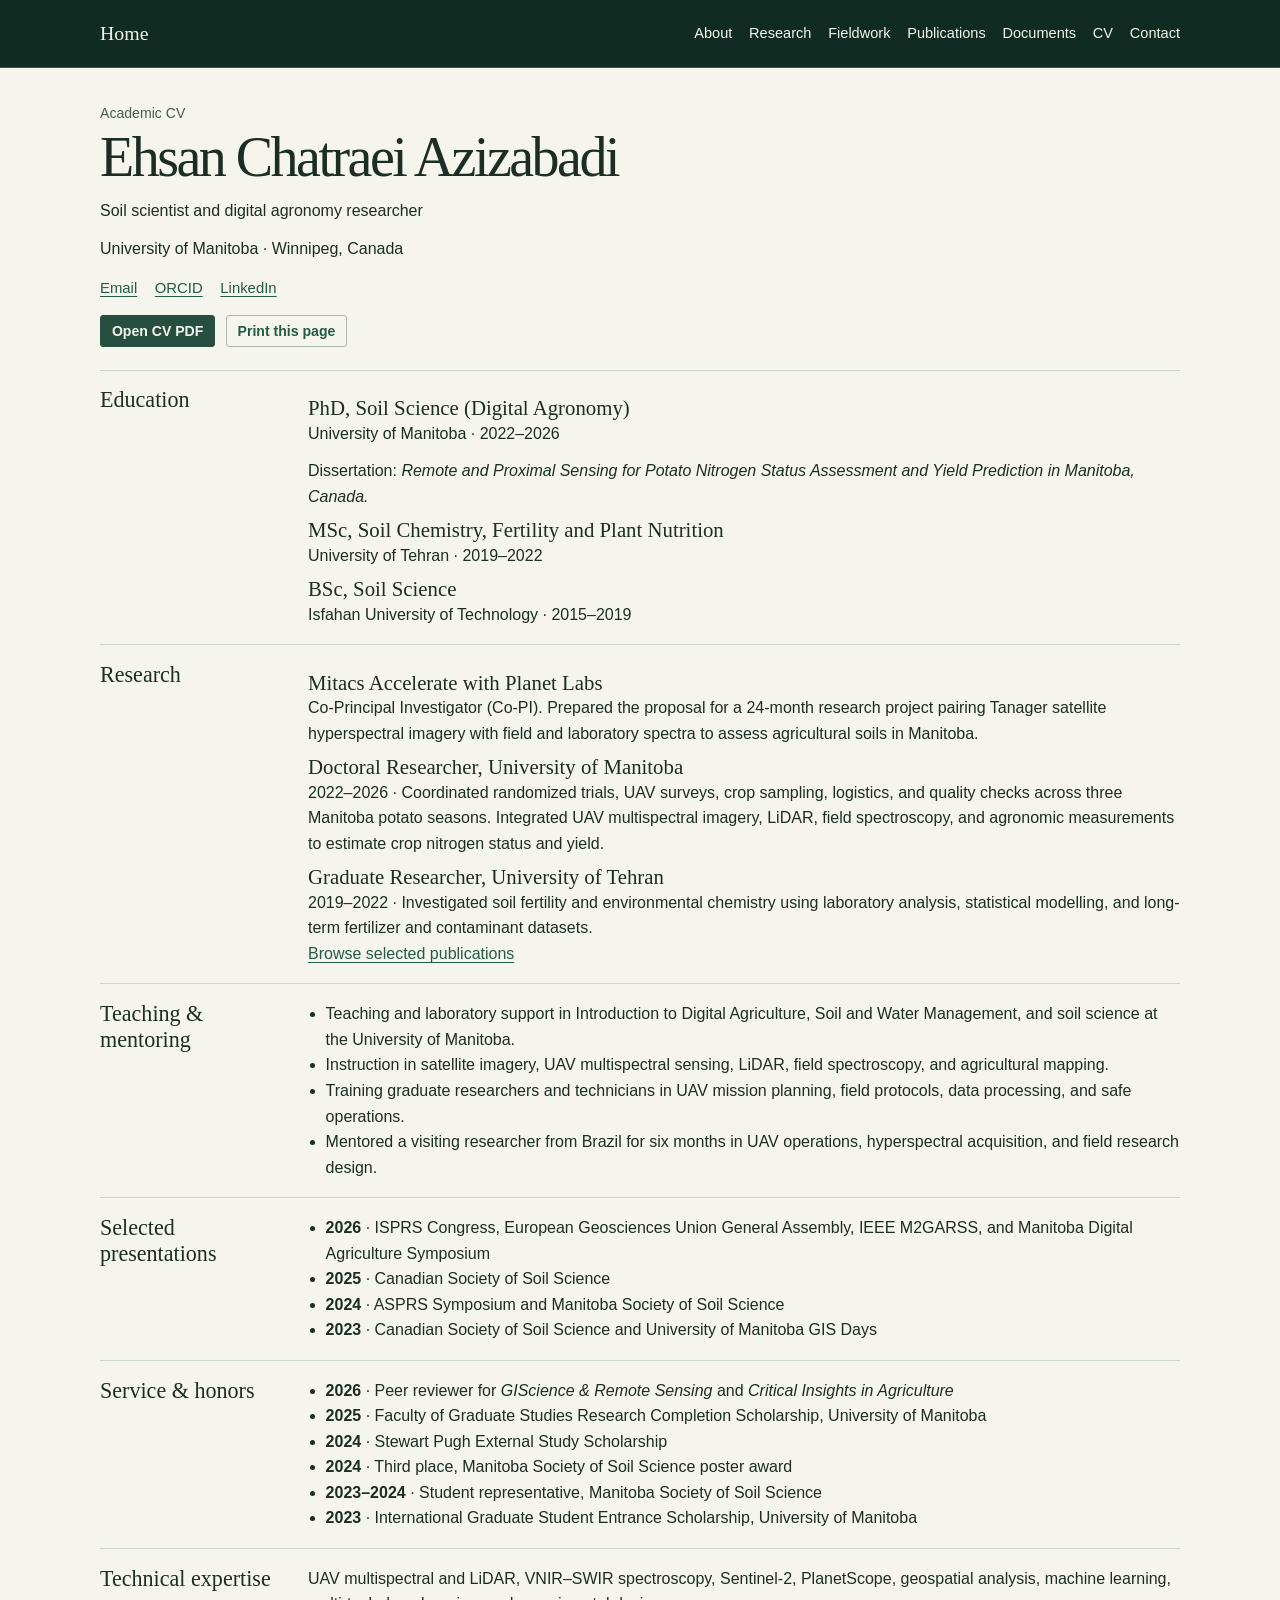
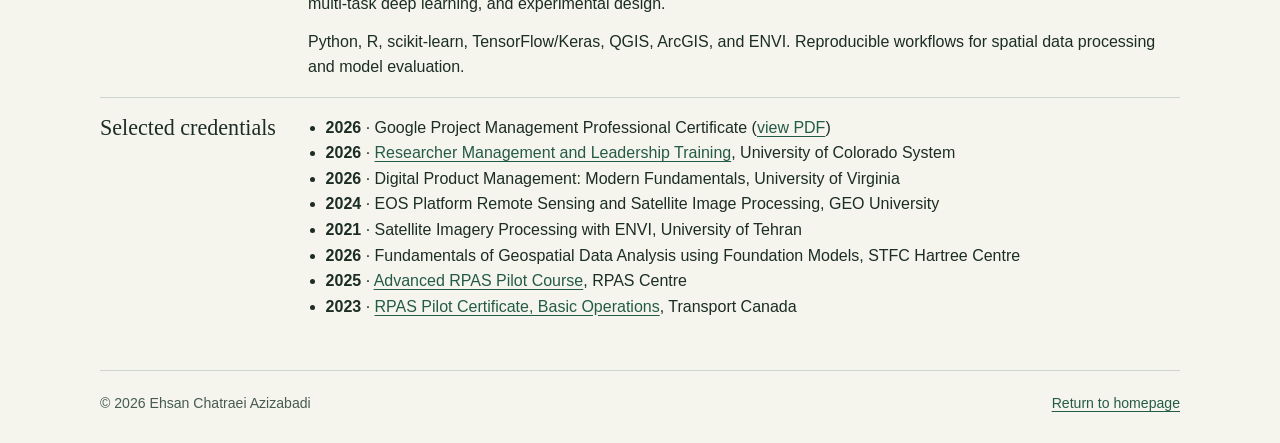
==== commit 79d07bea: "Restore forest palette and refine academic homepage" ====
--- a/cv.html
+++ b/cv.html
@@ -8,16 +8,16 @@
 <meta name="theme-color" content="#f6f5ed">
 <link rel="canonical" href="https://ehsanchatraei.github.io/cv.html">
 <link rel="icon" type="image/png" href="favicon.png">
-<link rel="stylesheet" href="styles.css?v=6">
+<link rel="stylesheet" href="styles.css?v=7">
 </head>
 <body id="top">
 <a class="skip" href="#main">Skip to content</a>
-<header class="site-header"><div class="shell masthead"><a class="brand" href="./"><span class="monogram" aria-hidden="true">EC</span><span>Ehsan Chatraei<span class="brand-sub">Applied research portfolio</span></span></a><nav aria-label="Main navigation"><a href="./#about">About</a><a href="./#research">Research</a><a href="./#leadership">Fieldwork</a><a href="./#publications">Publications</a><a href="./#credentials">Documents</a><a href="cv.html" aria-current="page">CV</a><a class="nav-contact" href="./#contact">Contact</a></nav></div></header>
+<header class="site-header"><div class="shell masthead"><a class="brand" href="./">Home</a><nav aria-label="Main navigation"><a href="./#about">About</a><a href="./#research">Research</a><a href="./#leadership">Fieldwork</a><a href="./#publications">Publications</a><a href="./#credentials">Documents</a><a href="cv.html" aria-current="page">CV</a><a class="nav-contact" href="./#contact">Contact</a></nav></div></header>
 <main id="main" class="shell cv">
   <div class="cv-intro"><p class="eyebrow">Academic CV</p><h1>Ehsan Chatraei <em>Azizabadi</em></h1><p class="lead">Soil scientist and digital agronomy researcher</p><p>University of Manitoba · Winnipeg, Canada</p><div class="socials"><a href="mailto:chatraee@myumanitoba.ca">Email</a><a href="https://orcid.org/0009-0009-6779-9754">ORCID</a><a href="https://www.linkedin.com/in/ehsanchatraei/">LinkedIn</a></div><div class="actions cv-actions"><a class="button primary" href="ehsan-chatraei-academic-cv.pdf">Open CV PDF</a><button type="button" class="button outline print-cv" onclick="window.print()">Print this page</button></div></div>
   <section class="cv-row"><h2>Education</h2><div><h3>PhD, Soil Science (Digital Agronomy)</h3><p>University of Manitoba · 2022–2026</p><p>Dissertation: <em>Remote and Proximal Sensing for Potato Nitrogen Status Assessment and Yield Prediction in Manitoba, Canada.</em></p><h3>MSc, Soil Chemistry, Fertility and Plant Nutrition</h3><p>University of Tehran · 2019–2022</p><h3>BSc, Soil Science</h3><p>Isfahan University of Technology · 2015–2019</p></div></section>
   <section class="cv-row"><h2>Research</h2><div><h3>Mitacs Accelerate with Planet Labs</h3><p>Co-Principal Investigator (Co-PI). Prepared the proposal for a 24-month research project pairing Tanager satellite hyperspectral imagery with field and laboratory spectra to assess agricultural soils in Manitoba.</p><h3>Doctoral Researcher, University of Manitoba</h3><p>2022–2026 · Coordinated randomized trials, UAV surveys, crop sampling, logistics, and quality checks across three Manitoba potato seasons. Integrated UAV multispectral imagery, LiDAR, field spectroscopy, and agronomic measurements to estimate crop nitrogen status and yield.</p><h3>Graduate Researcher, University of Tehran</h3><p>2019–2022 · Investigated soil fertility and environmental chemistry using laboratory analysis, statistical modelling, and long-term fertilizer and contaminant datasets.</p><a class="text-link" href="./#publications">Browse selected publications</a></div></section>
-  <section class="cv-row"><h2>Teaching &amp; mentoring</h2><div><ul><li>Teaching and laboratory support in Introduction to Digital Agriculture, Soil and Water Management, and soil science at the University of Manitoba.</li><li>Instruction in satellite imagery, UAV multispectral sensing, LiDAR, field spectroscopy, and agricultural mapping.</li><li>Training graduate researchers and technicians in UAV mission planning, field protocols, data processing, and safe operations.</li><li>Mentored a visiting researcher from Brazil for six months in UAV operations, hyperspectral acquisition, and field research design.</li><li>Graded written assignments for HIST 2730 and gave feedback on historical arguments and citation practice.</li></ul></div></section>
+  <section class="cv-row"><h2>Teaching &amp; mentoring</h2><div><ul><li>Teaching and laboratory support in Introduction to Digital Agriculture, Soil and Water Management, and soil science at the University of Manitoba.</li><li>Instruction in satellite imagery, UAV multispectral sensing, LiDAR, field spectroscopy, and agricultural mapping.</li><li>Training graduate researchers and technicians in UAV mission planning, field protocols, data processing, and safe operations.</li><li>Mentored a visiting researcher from Brazil for six months in UAV operations, hyperspectral acquisition, and field research design.</li></ul></div></section>
   <section class="cv-row"><h2>Selected presentations</h2><div><ul><li><strong>2026</strong> · ISPRS Congress, European Geosciences Union General Assembly, IEEE M2GARSS, and Manitoba Digital Agriculture Symposium</li><li><strong>2025</strong> · Canadian Society of Soil Science</li><li><strong>2024</strong> · ASPRS Symposium and Manitoba Society of Soil Science</li><li><strong>2023</strong> · Canadian Society of Soil Science and University of Manitoba GIS Days</li></ul></div></section>
   <section class="cv-row"><h2>Service &amp; honors</h2><div><ul><li><strong>2026</strong> · Peer reviewer for <cite>GIScience &amp; Remote Sensing</cite> and <cite>Critical Insights in Agriculture</cite></li><li><strong>2025</strong> · Faculty of Graduate Studies Research Completion Scholarship, University of Manitoba</li><li><strong>2024</strong> · Stewart Pugh External Study Scholarship</li><li><strong>2024</strong> · Third place, Manitoba Society of Soil Science poster award</li><li><strong>2023–2024</strong> · Student representative, Manitoba Society of Soil Science</li><li><strong>2023</strong> · International Graduate Student Entrance Scholarship, University of Manitoba</li></ul></div></section>
   <section class="cv-row"><h2>Technical expertise</h2><div><p>UAV multispectral and LiDAR, VNIR–SWIR spectroscopy, Sentinel-2, PlanetScope, geospatial analysis, machine learning, multi-task deep learning, and experimental design.</p><p>Python, R, scikit-learn, TensorFlow/Keras, QGIS, ArcGIS, and ENVI. Reproducible workflows for spatial data processing and model evaluation.</p></div></section>
--- a/styles.css
+++ b/styles.css
@@ -122,3 +122,21 @@
 @media(max-width:600px){.shell{width:calc(100% - 2rem)}.rule-section,.cv-row{grid-template-columns:1fr}.profile-intro{grid-template-columns:1fr;padding-block:1.55rem 1.65rem}.profile-intro figure{width:min(64%,220px)}.records>div{grid-template-columns:80px minmax(0,1fr)}.records.plain>div{grid-template-columns:1fr}.paper-figures{grid-template-columns:1fr}.section-label h2{font-size:1.52rem}}
 @media print{.site-header,.site-footer,footer,.skip,.cv-actions,.pdf-viewer{display:none!important}.shell{width:100%}.cv{padding:0}.cv-row{grid-template-columns:130px minmax(0,1fr);break-inside:avoid}}
 
+
+/* Restore the forest palette around the academic layout. */
+:root{--paper:#f6f5ed;--ink:#1b2d24;--muted:#465b50;--line:#ccd6cc;--link:#245b47;--soft:#e9eee2;--forest:#102b22;--cream:#f4f5eb;--accent:#e0eca7}
+.site-header{background:var(--forest);border-color:#3b584b}
+.site-header .brand,.site-header nav a{color:var(--cream)}
+.site-header nav a:hover{color:var(--accent)}
+.masthead nav:only-child{margin-left:auto}
+.profile-intro{background:var(--forest);color:var(--cream);box-shadow:0 0 0 100vmax var(--forest);clip-path:inset(0 -100vmax)}
+.profile-intro h1{color:var(--cream)}
+.profile-intro .affiliation{color:#cbdccc}
+.profile-intro .inline-links a{color:var(--accent)}
+.profile-intro img{border:1px solid #719181}
+.section-label h2{color:#244c3b}
+.paper-diagram,.issuer-badge{background:var(--soft)}
+.activity-photo.full-photo img{aspect-ratio:auto;height:auto;object-fit:contain}
+@media(max-width:820px){.masthead nav:only-child{margin-left:0}}
+@media print{.profile-intro{background:white;color:black;box-shadow:none;clip-path:none}.profile-intro h1,.profile-intro .affiliation,.profile-intro .inline-links a{color:black}}
+
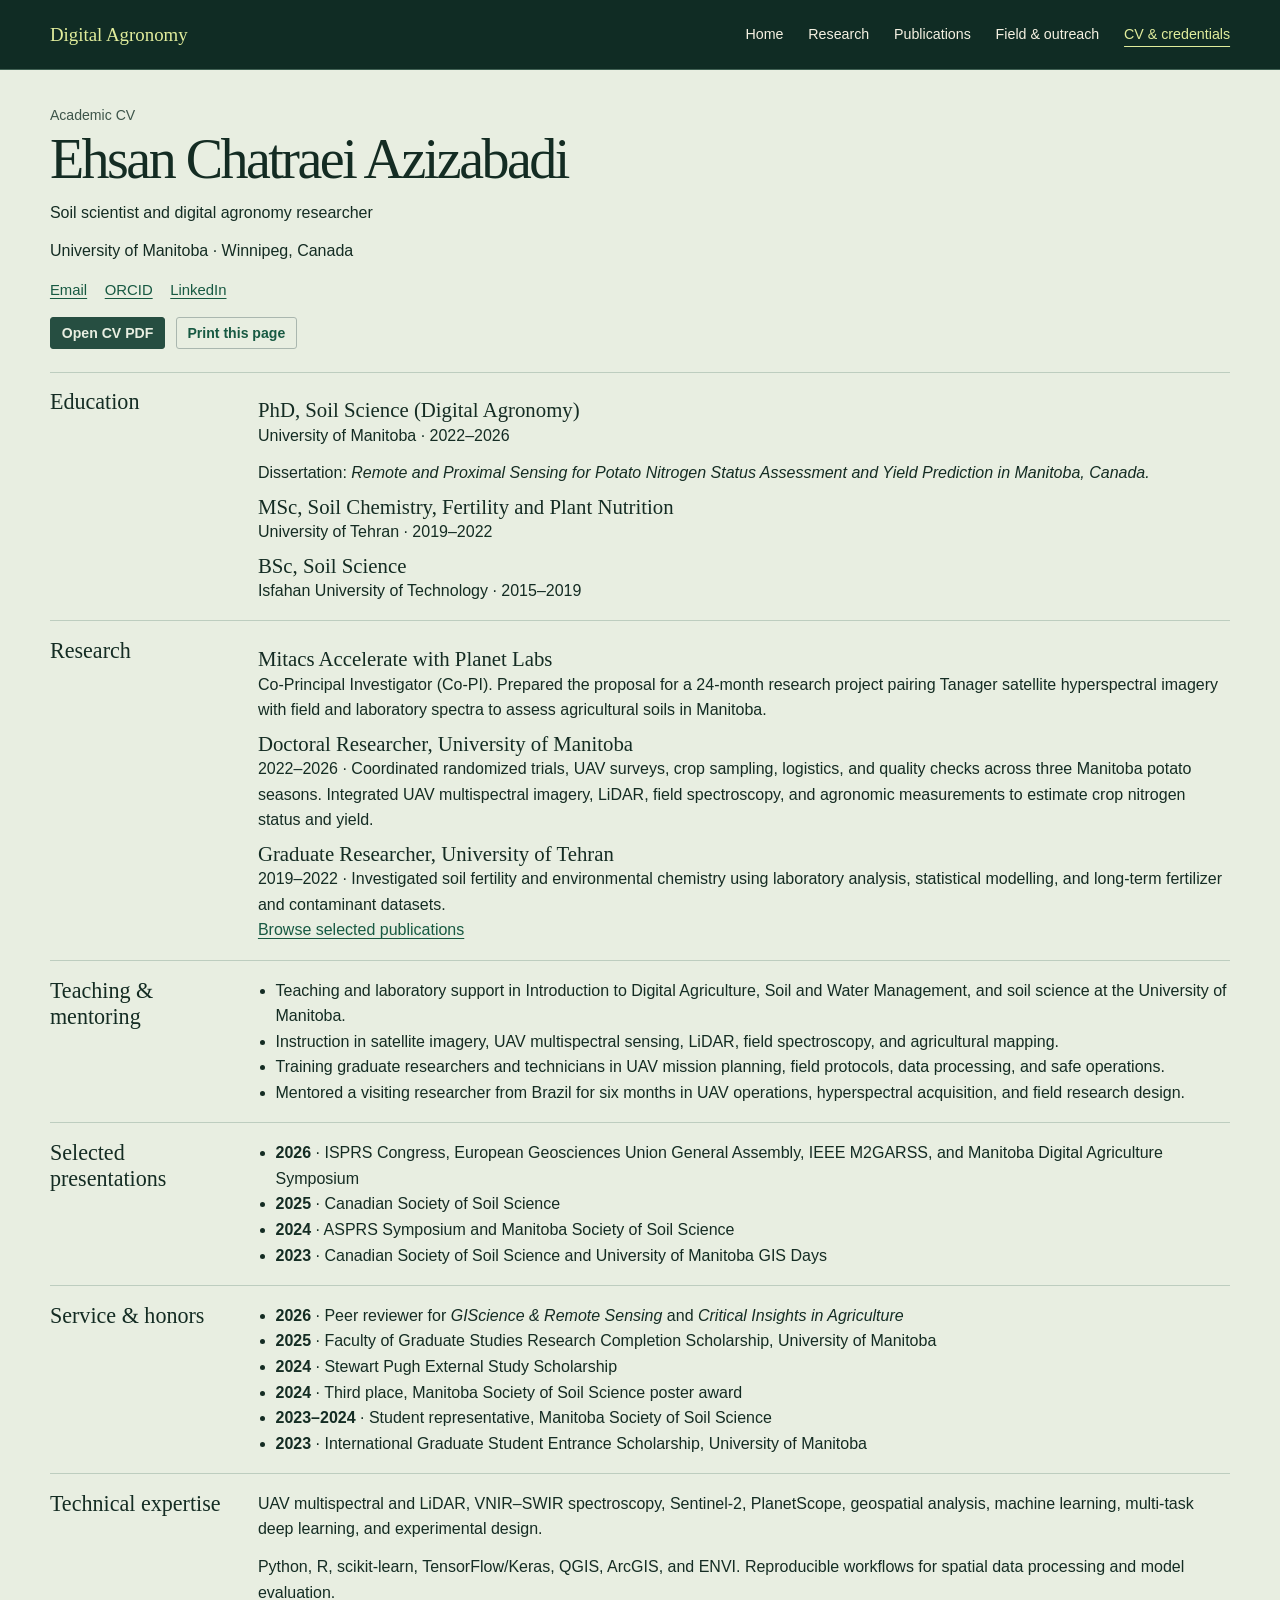
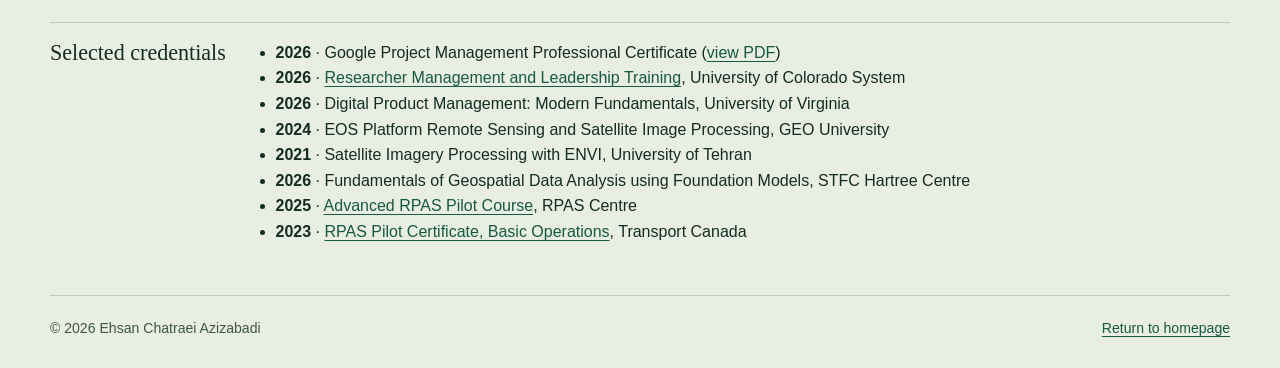
==== commit ec2daa55: "Build research-first academic website" ====
--- a/cv.html
+++ b/cv.html
@@ -9,14 +9,18 @@
 <link rel="canonical" href="https://ehsanchatraei.github.io/cv.html">
 <link rel="icon" type="image/png" href="favicon.png">
 <link rel="stylesheet" href="styles.css?v=7">
+<link rel="stylesheet" href="research-site.css?v=8">
 </head>
-<body id="top">
+<body class="research-site cv-document" id="top">
 <a class="skip" href="#main">Skip to content</a>
-<header class="site-header"><div class="shell masthead"><a class="brand" href="./">Home</a><nav aria-label="Main navigation"><a href="./#about">About</a><a href="./#research">Research</a><a href="./#leadership">Fieldwork</a><a href="./#publications">Publications</a><a href="./#credentials">Documents</a><a href="cv.html" aria-current="page">CV</a><a class="nav-contact" href="./#contact">Contact</a></nav></div></header>
+<header class="site-header"><div class="shell masthead">
+      <a class="fieldmark" href="./">Digital Agronomy</a>
+      <nav aria-label="Main navigation"><a href="./">Home</a><a href="research.html">Research</a><a href="publications.html">Publications</a><a href="fieldwork.html">Field &amp; outreach</a><a href="resources.html" aria-current="page">CV &amp; credentials</a></nav>
+    </div></header>
 <main id="main" class="shell cv">
   <div class="cv-intro"><p class="eyebrow">Academic CV</p><h1>Ehsan Chatraei <em>Azizabadi</em></h1><p class="lead">Soil scientist and digital agronomy researcher</p><p>University of Manitoba · Winnipeg, Canada</p><div class="socials"><a href="mailto:chatraee@myumanitoba.ca">Email</a><a href="https://orcid.org/0009-0009-6779-9754">ORCID</a><a href="https://www.linkedin.com/in/ehsanchatraei/">LinkedIn</a></div><div class="actions cv-actions"><a class="button primary" href="ehsan-chatraei-academic-cv.pdf">Open CV PDF</a><button type="button" class="button outline print-cv" onclick="window.print()">Print this page</button></div></div>
   <section class="cv-row"><h2>Education</h2><div><h3>PhD, Soil Science (Digital Agronomy)</h3><p>University of Manitoba · 2022–2026</p><p>Dissertation: <em>Remote and Proximal Sensing for Potato Nitrogen Status Assessment and Yield Prediction in Manitoba, Canada.</em></p><h3>MSc, Soil Chemistry, Fertility and Plant Nutrition</h3><p>University of Tehran · 2019–2022</p><h3>BSc, Soil Science</h3><p>Isfahan University of Technology · 2015–2019</p></div></section>
-  <section class="cv-row"><h2>Research</h2><div><h3>Mitacs Accelerate with Planet Labs</h3><p>Co-Principal Investigator (Co-PI). Prepared the proposal for a 24-month research project pairing Tanager satellite hyperspectral imagery with field and laboratory spectra to assess agricultural soils in Manitoba.</p><h3>Doctoral Researcher, University of Manitoba</h3><p>2022–2026 · Coordinated randomized trials, UAV surveys, crop sampling, logistics, and quality checks across three Manitoba potato seasons. Integrated UAV multispectral imagery, LiDAR, field spectroscopy, and agronomic measurements to estimate crop nitrogen status and yield.</p><h3>Graduate Researcher, University of Tehran</h3><p>2019–2022 · Investigated soil fertility and environmental chemistry using laboratory analysis, statistical modelling, and long-term fertilizer and contaminant datasets.</p><a class="text-link" href="./#publications">Browse selected publications</a></div></section>
+  <section class="cv-row"><h2>Research</h2><div><h3>Mitacs Accelerate with Planet Labs</h3><p>Co-Principal Investigator (Co-PI). Prepared the proposal for a 24-month research project pairing Tanager satellite hyperspectral imagery with field and laboratory spectra to assess agricultural soils in Manitoba.</p><h3>Doctoral Researcher, University of Manitoba</h3><p>2022–2026 · Coordinated randomized trials, UAV surveys, crop sampling, logistics, and quality checks across three Manitoba potato seasons. Integrated UAV multispectral imagery, LiDAR, field spectroscopy, and agronomic measurements to estimate crop nitrogen status and yield.</p><h3>Graduate Researcher, University of Tehran</h3><p>2019–2022 · Investigated soil fertility and environmental chemistry using laboratory analysis, statistical modelling, and long-term fertilizer and contaminant datasets.</p><a class="text-link" href="publications.html">Browse selected publications</a></div></section>
   <section class="cv-row"><h2>Teaching &amp; mentoring</h2><div><ul><li>Teaching and laboratory support in Introduction to Digital Agriculture, Soil and Water Management, and soil science at the University of Manitoba.</li><li>Instruction in satellite imagery, UAV multispectral sensing, LiDAR, field spectroscopy, and agricultural mapping.</li><li>Training graduate researchers and technicians in UAV mission planning, field protocols, data processing, and safe operations.</li><li>Mentored a visiting researcher from Brazil for six months in UAV operations, hyperspectral acquisition, and field research design.</li></ul></div></section>
   <section class="cv-row"><h2>Selected presentations</h2><div><ul><li><strong>2026</strong> · ISPRS Congress, European Geosciences Union General Assembly, IEEE M2GARSS, and Manitoba Digital Agriculture Symposium</li><li><strong>2025</strong> · Canadian Society of Soil Science</li><li><strong>2024</strong> · ASPRS Symposium and Manitoba Society of Soil Science</li><li><strong>2023</strong> · Canadian Society of Soil Science and University of Manitoba GIS Days</li></ul></div></section>
   <section class="cv-row"><h2>Service &amp; honors</h2><div><ul><li><strong>2026</strong> · Peer reviewer for <cite>GIScience &amp; Remote Sensing</cite> and <cite>Critical Insights in Agriculture</cite></li><li><strong>2025</strong> · Faculty of Graduate Studies Research Completion Scholarship, University of Manitoba</li><li><strong>2024</strong> · Stewart Pugh External Study Scholarship</li><li><strong>2024</strong> · Third place, Manitoba Society of Soil Science poster award</li><li><strong>2023–2024</strong> · Student representative, Manitoba Society of Soil Science</li><li><strong>2023</strong> · International Graduate Student Entrance Scholarship, University of Manitoba</li></ul></div></section>
--- a/research-site.css
+++ b/research-site.css
@@ -0,0 +1,259 @@
+.research-site {
+  --paper: #e8eee1;
+  --ink: #142c23;
+  --muted: #3e554a;
+  --line: #bdcdbf;
+  --forest: #102c24;
+  --cream: #f5f1e2;
+  --accent: #e1ed9c;
+  --link: #175942;
+  --soft: #e1ece1;
+  --teal: #123e38;
+  --leaf: #dbe9af;
+  --sand: #ead8b7;
+  --frame: clamp(1.25rem, 3.9vw, 3.25rem);
+}
+
+.research-site .shell { width: min(1210px, calc(100% - 2 * var(--frame))); }
+.research-site .site-header { background: var(--forest); border-color: #426255; }
+.research-site .masthead {
+  min-height: 69px;
+  align-items: center;
+  flex-direction: row;
+  gap: .45rem 1.6rem;
+}
+.fieldmark { color: var(--accent); font: 1.18rem var(--serif); text-decoration: none; white-space: nowrap; }
+.fieldmark:hover { color: var(--cream); }
+.research-site .masthead nav { gap: .4rem clamp(.75rem, 2vw, 1.55rem); }
+.research-site .masthead nav a { font-size: .89rem; }
+.research-site .masthead nav a[aria-current] { color: var(--accent); text-decoration: underline; text-underline-offset: .48em; }
+.research-site .skip { z-index: 2; }
+.research-site :focus-visible { outline: 2px solid #a85320; outline-offset: 4px; }
+.research-site .site-header :focus-visible, .cover :focus-visible, .journal-footer :focus-visible { outline-color: var(--accent); }
+
+.cover {
+  background: var(--forest);
+  color: var(--cream);
+  border-bottom: 5px solid #aabd71;
+}
+.cover-grid {
+  min-height: min(43vw, 610px);
+  display: grid;
+  grid-template-columns: 1.38fr minmax(0, .9fr);
+  align-items: center;
+  gap: clamp(2rem, 7.4vw, 7.3rem);
+  padding-block: clamp(3rem, 6vw, 6.25rem);
+}
+.cover-copy { min-width: 0; }
+.context {
+  color: var(--muted);
+  font-size: .75rem;
+  font-weight: 700;
+  letter-spacing: .095em;
+  line-height: 1.46;
+  text-transform: uppercase;
+}
+.context span { margin-inline: .3rem; }
+.cover .context { color: var(--accent); }
+.cover h1 { margin: .72rem 0 1rem; font-size: clamp(3.1rem, 6.8vw, 6.15rem); line-height: .98; letter-spacing: -.067em; }
+.cover-deck { color: #e4ead9; font-size: clamp(1rem, 1.62vw, 1.22rem); max-width: 50ch; }
+.cover-actions { display: flex; align-items: center; flex-wrap: wrap; gap: .75rem 1.25rem; margin-top: 1.6rem; }
+.cta {
+  display: inline-flex;
+  align-items: center;
+  gap: .8em;
+  width: fit-content;
+  padding: .65rem 1.05rem;
+  background: var(--accent);
+  color: var(--forest);
+  text-decoration: none;
+  font-size: .91rem;
+  font-weight: 700;
+}
+.cta:hover { background: #f0f6ca; text-decoration: underline; }
+.soft-link { color: var(--cream); font-size: .91rem; }
+.soft-link:hover { color: var(--accent); }
+.cover-portrait {
+  justify-self: end;
+  width: min(100%, 405px);
+  background: #8fa678;
+  position: relative;
+  padding: 1px;
+  box-shadow: 10px 10px 0 #38574b;
+}
+.cover-portrait img { width: 100%; }
+
+.home-grid {
+  display: grid;
+  grid-template-columns: minmax(0, 1.65fr) minmax(0, 1fr);
+  gap: clamp(.85rem, 2.3vw, 1.7rem);
+  margin-block: clamp(1.65rem, 4vw, 3rem) 1.4rem;
+}
+.feature-post { background: #d5e1cc; }
+.cover-photo { display: block; }
+.cover-photo img { width: 100%; aspect-ratio: 1.98; object-fit: cover; object-position: center 57%; }
+.story-copy, .story { padding: clamp(1.15rem, 2.9vw, 2rem); }
+.feature-post h2 { margin: .42rem 0 .55rem; font-size: clamp(1.95rem, 3.1vw, 3rem); letter-spacing: -.047em; }
+.feature-post h2 a, .story h2 a { color: inherit; text-decoration: none; }
+.feature-post h2 a:hover, .story h2 a:hover { text-decoration: underline; }
+.feature-post p:not(.context) { max-width: 55ch; }
+.arrow-link { font-weight: 650; font-size: .91rem; text-decoration: none; display: inline-block; }
+.arrow-link:hover { text-decoration: underline; }
+.arrow-link span { margin-left: .3em; }
+.story-copy .arrow-link, .story .arrow-link { margin-top: .65rem; }
+.story-stack { display: grid; grid-template-rows: repeat(3, auto); gap: clamp(.85rem, 2.3vw, 1.35rem); }
+.story { display: grid; align-content: center; }
+.story h2 { margin-top: .36rem; font-size: clamp(1.55rem, 2.4vw, 2.18rem); letter-spacing: -.035em; }
+.story.sea { background: #c9e5dc; }
+.story.clay { background: var(--sand); }
+.story.clay .context { color: #654b2c; }
+.story.fern { background: var(--teal); color: var(--cream); }
+.story.fern .context, .story.fern .arrow-link { color: var(--accent); }
+.home-bottom { display: grid; grid-template-columns: 1.3fr 1fr; gap: 1rem; margin-bottom: 3rem; }
+.home-bottom > a {
+  display: flex;
+  align-items: stretch;
+  background: #d6e6d6;
+  color: var(--ink);
+  text-decoration: none;
+  min-width: 0;
+}
+.home-bottom > a:hover strong { text-decoration: underline; }
+.home-bottom > a > span { align-self: center; padding: .78rem 1rem; }
+.home-bottom strong { display: block; font: 1.35rem var(--serif); line-height: 1.15; margin-bottom: .25rem; }
+.home-bottom img { flex: 0 0 auto; width: 9.1rem; object-fit: cover; object-position: 70% 0; }
+.home-bottom .resource-link { background: #e8ddc4; }
+
+.inner-heading { background: #183e34; color: var(--cream); padding: clamp(2.65rem, 6vw, 5rem) 0; border-bottom: 4px solid #aabd71; }
+.inner-heading h1 { font-size: clamp(2.55rem, 6vw, 5.2rem); letter-spacing: -.055em; line-height: 1.03; }
+.inner-heading p { color: #e1ebd9; max-width: 66ch; margin-top: .7rem; font-size: clamp(1rem, 2vw, 1.18rem); }
+.topic-nav { padding-block: 1.15rem; gap: .55rem 1.25rem; }
+.topic-nav a { color: var(--link); text-decoration: underline; text-underline-offset: .3em; }
+.research-flow { padding-bottom: 3rem; }
+.research-feature {
+  padding: clamp(1.2rem, 4vw, 2.65rem);
+  background: #dbe7d7;
+  border-top: 3px solid #688b71;
+}
+.research-feature + .research-feature { margin-top: 2rem; }
+.research-feature#spectroscopy { background: #d8ece5; border-top-color: #488e83; }
+.research-feature#soil { background: #eadfc5; border-top-color: #a77c42; }
+.feature-heading { margin-bottom: 1.45rem; }
+.feature-heading h2 { margin-block: .36rem .55rem; font-size: clamp(1.95rem, 4.4vw, 3.55rem); letter-spacing: -.05em; max-width: 23ch; }
+.feature-heading p:not(.context) { max-width: 73ch; }
+.feature-grid, .figure-pair { display: grid; grid-template-columns: repeat(2, minmax(0, 1fr)); gap: clamp(.8rem, 2.25vw, 1.5rem); align-items: start; }
+.figure-pair { margin-top: 1.35rem; }
+.feature-image img, .paper-display img { width: 100%; }
+.paper-display {
+  align-self: stretch;
+  background: #f7f6ed;
+  border: 1px solid #c6d3c6;
+  padding: .65rem;
+  display: flex;
+  flex-direction: column;
+  justify-content: space-between;
+}
+.paper-display figcaption { padding: .25rem .15rem .1rem; }
+#spectroscopy .paper-display { align-self: center; }
+.result-chart { background: #faf7ec; border: 1px solid #cbd4bf; padding: clamp(.92rem, 2.1vw, 1.42rem); }
+.result-chart h3 { font-size: clamp(1.24rem, 2.2vw, 1.75rem); letter-spacing: -.018em; }
+.chart-metric { margin: .15rem 0 .85rem; color: var(--muted); font-size: .82rem; }
+.chart-row, .chart-axis { display: grid; grid-template-columns: minmax(6.8rem, 34%) minmax(0, 1fr); column-gap: .65rem; align-items: center; }
+.chart-row + .chart-row { margin-top: .52rem; }
+.chart-row dt { font-size: .82rem; line-height: 1.2; font-weight: 600; overflow-wrap: anywhere; }
+.chart-row dd { display: grid; grid-template-columns: 1fr 2.45rem; align-items: center; gap: .32rem; }
+.chart-row dd, .chart-axis dd { margin: 0; }
+.chart-track { display: block; background: #e9e8da; min-width: 0; position: relative; }
+.chart-track::after {
+  position: absolute;
+  inset: 0;
+  content: "";
+  background: linear-gradient(to right, transparent calc(100% - 1px), rgb(15 45 34 / .21) 0);
+  background-size: 25% 100%;
+  pointer-events: none;
+}
+.chart-track span { display: block; height: 1.25rem; width: var(--bar-width); background: #427964; }
+.chart-row strong { font-variant-numeric: tabular-nums; text-align: right; font-size: .89rem; }
+.tone-blue .chart-track span { background: #6a8897; }
+.tone-teal .chart-track span { background: #4a948b; }
+.chart-axis { margin-top: .2rem; color: var(--muted); font-size: .66rem; }
+.chart-axis dd { display: flex; justify-content: space-between; padding-right: 2.77rem; gap: .1rem; font-variant-numeric: tabular-nums; }
+.chart-axis dt:empty { display: block; }
+.result-chart figcaption { border-top: 1px solid #ccd5c5; padding-top: .62rem; margin-top: .7rem; font-size: .79rem; }
+.open-data { margin-top: 1.4rem; background: #1b473d; color: var(--cream); padding: clamp(.95rem, 2vw, 1.45rem); display: grid; grid-template-columns: 1fr auto; gap: .95rem 1.75rem; align-items: center; }
+.open-data h3 { font-size: 1.55rem; margin-bottom: .35rem; }
+.open-data p { color: #e3ebdb; max-width: 63ch; }
+.data-links { display: grid; gap: .45rem; }
+.open-data .arrow-link { color: var(--accent); }
+.soil-workflow { background: #f7f0dd; padding: clamp(.92rem, 2.1vw, 1.42rem); border: 1px solid #cdbf9a; }
+.soil-inputs { display: grid; grid-template-columns: 1fr auto 1fr auto 1fr; gap: .55rem; align-items: center; margin: .85rem 0 .45rem; }
+.soil-inputs div, .soil-output { padding: .7rem; background: #e2ead8; text-align: center; }
+.soil-inputs div span, .soil-output span { display: block; font-size: .81rem; }
+.soil-output { background: #244e40; color: #f5f1e2; }
+.soil-output span:first-child { font-size: 1.05rem; }
+.project-note { margin-top: 1.2rem; max-width: 72ch; }
+.project-note p { margin-top: .4rem; }
+
+.journal-archive, .resources-body, .field-page { margin-block: clamp(1.6rem, 4vw, 3rem); }
+.journal-archive .pub-controls { background: #cfe3d7; padding: 1rem; }
+.journal-archive .pub-controls input, .journal-archive .pub-controls select { background: #f7f7eb; }
+.journal-archive .pub-count { margin: .65rem 0 .85rem; }
+.journal-archive .pub-list { display: grid; grid-template-columns: repeat(2, minmax(0, 1fr)); gap: .95rem; align-items: start; }
+.journal-archive .pub-list > li { background: #f4f4e8; padding: 1.18rem; border-top: 3px solid #719783; border-bottom: 0; min-width: 0; }
+.journal-archive .pub-list > li[hidden] { display: none; }
+.journal-archive .pub-list > li:has(details[open]) { grid-column: 1 / -1; }
+.journal-archive .paper-top { align-items: flex-start; }
+.journal-archive .paper-top h3 { font-size: 1.38rem; line-height: 1.19; }
+.journal-archive .paper-top img { width: 54px; height: 67px; flex-basis: 54px; }
+.journal-archive .paper-summary { margin-top: .8rem; }
+.journal-archive .paper-details summary { width: fit-content; margin-top: .75rem; }
+.journal-archive .paper-figures { padding-top: .7rem; }
+.field-page .outreach-lead { width: min(100%, 960px); margin: 0 auto 2rem; }
+.outreach-lead img { width: 100%; height: auto; }
+.field-page .rule-section { display: block; border: 0; padding: clamp(1.1rem, 3vw, 2rem); background: #d9e6d4; margin-bottom: 1.2rem; }
+.field-page .rule-section:nth-of-type(2n) { background: #d1e8e1; }
+.field-page .rule-section:nth-of-type(3n) { background: #eadfc5; }
+.field-page .section-label { margin-bottom: 1rem; }
+.field-page .section-label h2 { font-size: clamp(1.7rem, 3.3vw, 2.5rem); }
+.field-page .section-body > p { max-width: 70ch; }
+.field-page .activity-photo { max-width: 760px; }
+.field-page .activity-photo img { aspect-ratio: auto; }
+.resources-body .document-links { display: grid; grid-template-columns: repeat(3, minmax(0, 1fr)); gap: .8rem; margin-bottom: 2.1rem; }
+.resources-body .document-links a { background: #cde4d9; padding: .9rem; font-weight: 650; }
+.resources-body .credential-list { display: grid; grid-template-columns: repeat(2, minmax(0, 1fr)); gap: .72rem; }
+.resources-body .credential-list li { padding: .85rem; min-width: 0; background: #d9e6d4; border: 1px solid #c7d6c4; }
+.credential-heading { font-size: 1.7rem; }
+.visually-hidden { position: absolute; width: 1px; height: 1px; overflow: hidden; clip-path: inset(50%); white-space: nowrap; }
+
+.journal-footer { padding: 2rem 0 2.4rem; background: var(--forest); color: var(--cream); }
+.footer-grid { display: grid; grid-template-columns: 1fr auto; gap: 1.35rem; }
+.journal-footer h2 { font-size: 1.85rem; margin-bottom: .25rem; }
+.journal-footer a { color: var(--accent); }
+.footer-links { display: flex; flex-wrap: wrap; gap: .35rem .85rem; margin-top: .4rem; }
+
+@media (max-width: 840px) {
+  .research-site .masthead { align-items: flex-start; flex-direction: column; }
+  .cover-grid { grid-template-columns: minmax(0, 1.4fr) minmax(0, .85fr); gap: 1.65rem; }
+  .feature-grid, .figure-pair { grid-template-columns: minmax(0, 1fr); }
+}
+@media (max-width: 650px) {
+  .research-site .masthead { padding-block: .7rem; }
+  .research-site .masthead nav a { font-size: .81rem; }
+  .cover-grid, .home-grid, .home-bottom, .open-data, .journal-archive .pub-list,
+  .resources-body .credential-list, .footer-grid { grid-template-columns: minmax(0, 1fr); }
+  .cover-grid { padding-block: 2.15rem 2.5rem; }
+  .cover h1 { font-size: clamp(2.65rem, 10.7vw, 4.2rem); }
+  .cover-portrait { justify-self: start; width: min(66%, 240px); }
+  .story-stack { grid-template-rows: auto; }
+  .home-bottom img { width: 7.3rem; }
+  .resources-body .document-links { grid-template-columns: minmax(0, 1fr); }
+  .soil-inputs { grid-template-columns: minmax(0, 1fr); gap: .2rem; }
+  .soil-inputs > span { text-align: center; }
+}
+@media (max-width: 375px) {
+  .chart-row, .chart-axis { grid-template-columns: minmax(5.5rem, 37%) minmax(0, 1fr); gap: .37rem; }
+  .chart-axis { font-size: .59rem; }
+  .chart-axis span:nth-child(even) { visibility: hidden; }
+  .pub-controls { grid-template-columns: minmax(0, 1fr); }
+}
+@media print { .research-site { background: white; } }
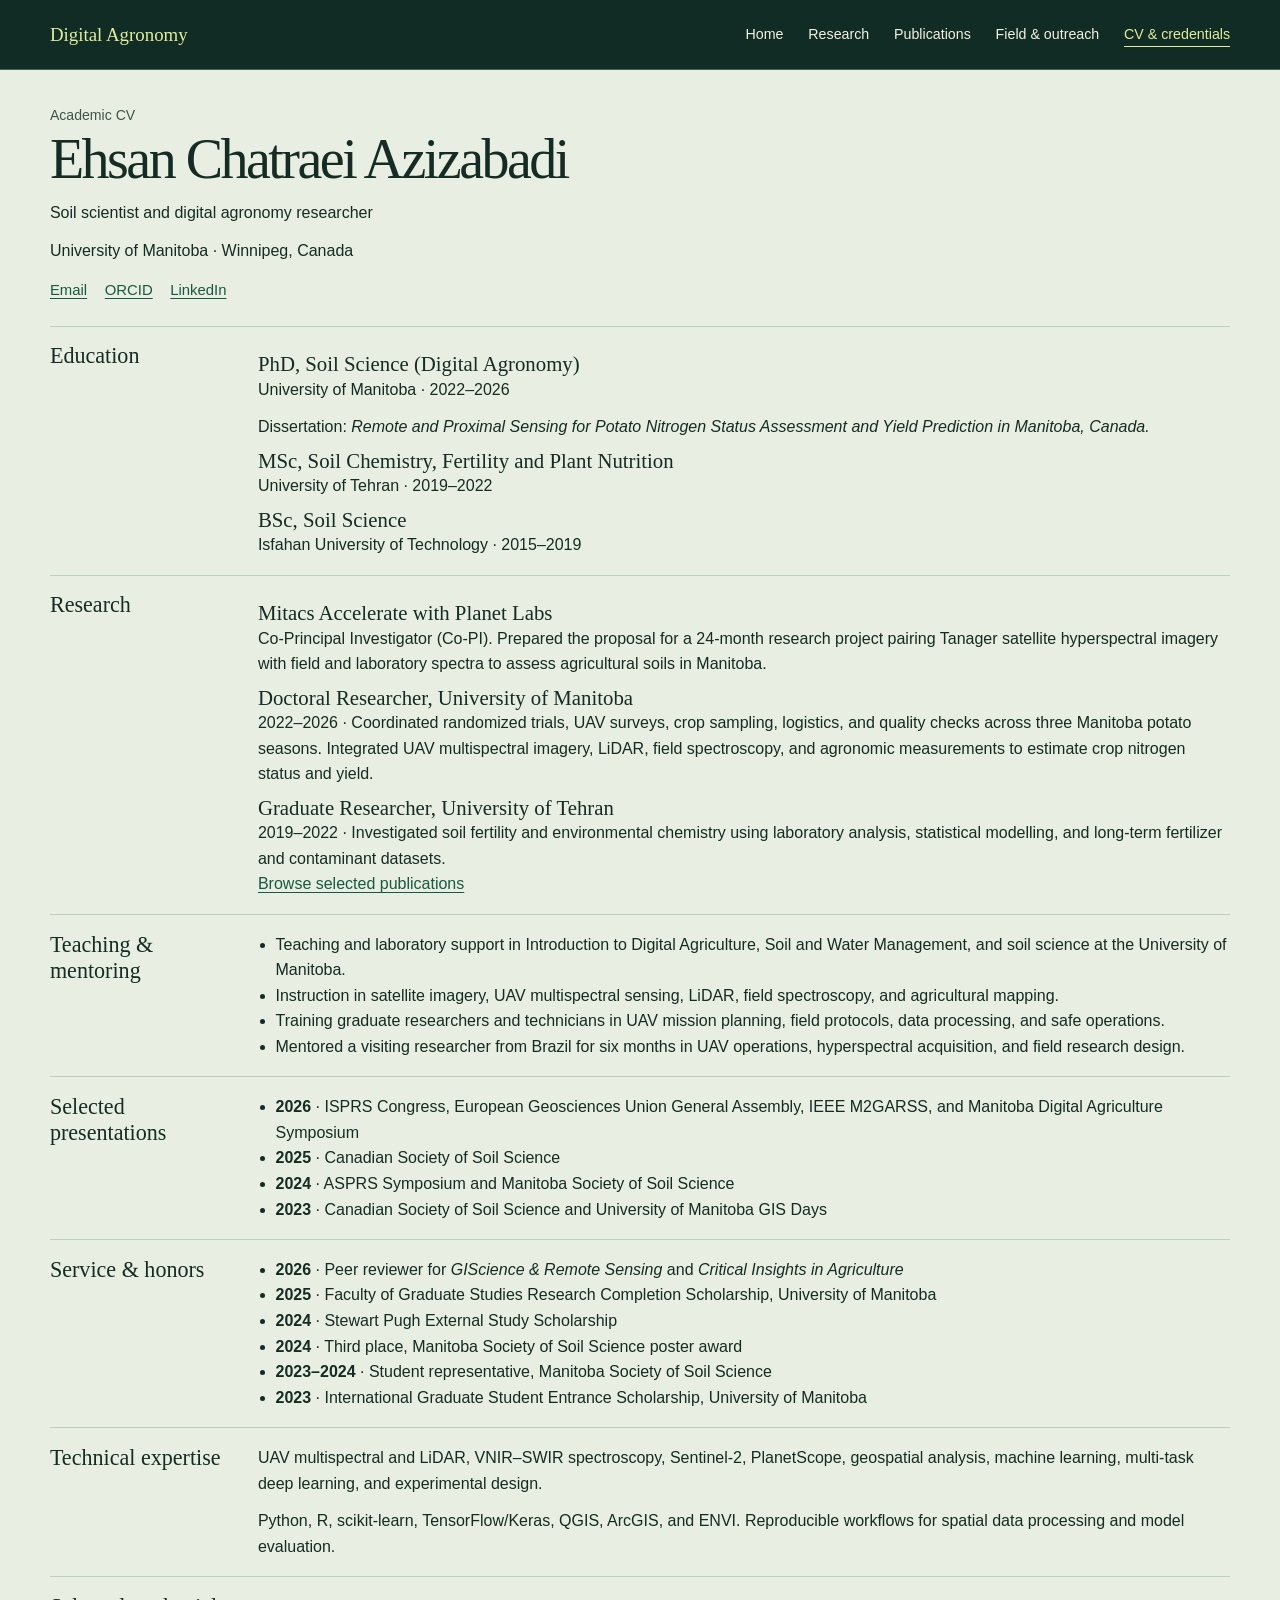
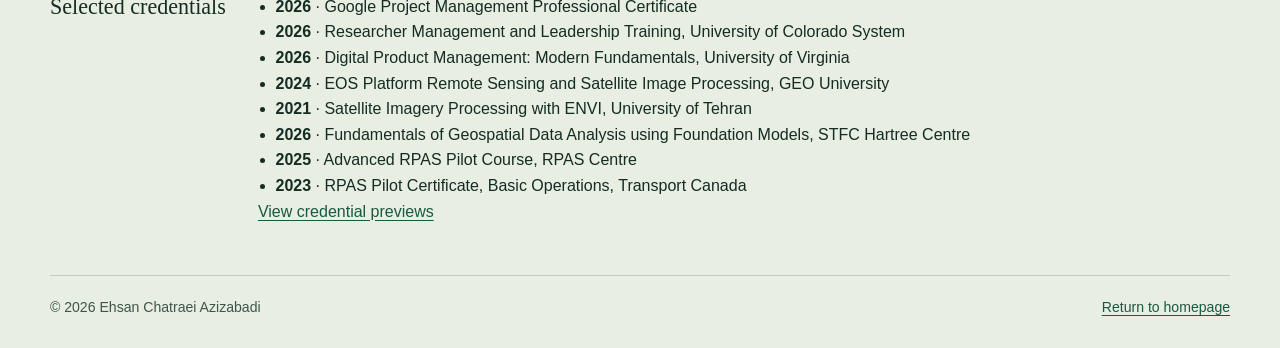
==== commit 71053033: "Keep documents in on-page previews without download controls" ====
--- a/cv.html
+++ b/cv.html
@@ -18,7 +18,7 @@
       <nav aria-label="Main navigation"><a href="./">Home</a><a href="research.html">Research</a><a href="publications.html">Publications</a><a href="fieldwork.html">Field &amp; outreach</a><a href="resources.html" aria-current="page">CV &amp; credentials</a></nav>
     </div></header>
 <main id="main" class="shell cv">
-  <div class="cv-intro"><p class="eyebrow">Academic CV</p><h1>Ehsan Chatraei <em>Azizabadi</em></h1><p class="lead">Soil scientist and digital agronomy researcher</p><p>University of Manitoba · Winnipeg, Canada</p><div class="socials"><a href="mailto:chatraee@myumanitoba.ca">Email</a><a href="https://orcid.org/0009-0009-6779-9754">ORCID</a><a href="https://www.linkedin.com/in/ehsanchatraei/">LinkedIn</a></div><div class="actions cv-actions"><a class="button primary" href="ehsan-chatraei-academic-cv.pdf">Open CV PDF</a><button type="button" class="button outline print-cv" onclick="window.print()">Print this page</button></div></div>
+  <div class="cv-intro"><p class="eyebrow">Academic CV</p><h1>Ehsan Chatraei <em>Azizabadi</em></h1><p class="lead">Soil scientist and digital agronomy researcher</p><p>University of Manitoba · Winnipeg, Canada</p><div class="socials"><a href="mailto:chatraee@myumanitoba.ca">Email</a><a href="https://orcid.org/0009-0009-6779-9754">ORCID</a><a href="https://www.linkedin.com/in/ehsanchatraei/">LinkedIn</a></div></div>
   <section class="cv-row"><h2>Education</h2><div><h3>PhD, Soil Science (Digital Agronomy)</h3><p>University of Manitoba · 2022–2026</p><p>Dissertation: <em>Remote and Proximal Sensing for Potato Nitrogen Status Assessment and Yield Prediction in Manitoba, Canada.</em></p><h3>MSc, Soil Chemistry, Fertility and Plant Nutrition</h3><p>University of Tehran · 2019–2022</p><h3>BSc, Soil Science</h3><p>Isfahan University of Technology · 2015–2019</p></div></section>
   <section class="cv-row"><h2>Research</h2><div><h3>Mitacs Accelerate with Planet Labs</h3><p>Co-Principal Investigator (Co-PI). Prepared the proposal for a 24-month research project pairing Tanager satellite hyperspectral imagery with field and laboratory spectra to assess agricultural soils in Manitoba.</p><h3>Doctoral Researcher, University of Manitoba</h3><p>2022–2026 · Coordinated randomized trials, UAV surveys, crop sampling, logistics, and quality checks across three Manitoba potato seasons. Integrated UAV multispectral imagery, LiDAR, field spectroscopy, and agronomic measurements to estimate crop nitrogen status and yield.</p><h3>Graduate Researcher, University of Tehran</h3><p>2019–2022 · Investigated soil fertility and environmental chemistry using laboratory analysis, statistical modelling, and long-term fertilizer and contaminant datasets.</p><a class="text-link" href="publications.html">Browse selected publications</a></div></section>
   <section class="cv-row"><h2>Teaching &amp; mentoring</h2><div><ul><li>Teaching and laboratory support in Introduction to Digital Agriculture, Soil and Water Management, and soil science at the University of Manitoba.</li><li>Instruction in satellite imagery, UAV multispectral sensing, LiDAR, field spectroscopy, and agricultural mapping.</li><li>Training graduate researchers and technicians in UAV mission planning, field protocols, data processing, and safe operations.</li><li>Mentored a visiting researcher from Brazil for six months in UAV operations, hyperspectral acquisition, and field research design.</li></ul></div></section>
@@ -26,12 +26,12 @@
   <section class="cv-row"><h2>Service &amp; honors</h2><div><ul><li><strong>2026</strong> · Peer reviewer for <cite>GIScience &amp; Remote Sensing</cite> and <cite>Critical Insights in Agriculture</cite></li><li><strong>2025</strong> · Faculty of Graduate Studies Research Completion Scholarship, University of Manitoba</li><li><strong>2024</strong> · Stewart Pugh External Study Scholarship</li><li><strong>2024</strong> · Third place, Manitoba Society of Soil Science poster award</li><li><strong>2023–2024</strong> · Student representative, Manitoba Society of Soil Science</li><li><strong>2023</strong> · International Graduate Student Entrance Scholarship, University of Manitoba</li></ul></div></section>
   <section class="cv-row"><h2>Technical expertise</h2><div><p>UAV multispectral and LiDAR, VNIR–SWIR spectroscopy, Sentinel-2, PlanetScope, geospatial analysis, machine learning, multi-task deep learning, and experimental design.</p><p>Python, R, scikit-learn, TensorFlow/Keras, QGIS, ArcGIS, and ENVI. Reproducible workflows for spatial data processing and model evaluation.</p></div></section>
   <section class="cv-row"><h2>Selected credentials</h2><div><ul>
-    <li><strong>2026</strong> · Google Project Management Professional Certificate (<a href="google-project-management.pdf">view PDF</a>)</li>
-    <li><strong>2026</strong> · <a href="research-leadership.pdf">Researcher Management and Leadership Training</a>, University of Colorado System</li>
+    <li><strong>2026</strong> · Google Project Management Professional Certificate</li>
+    <li><strong>2026</strong> · Researcher Management and Leadership Training, University of Colorado System</li>
     <li><strong>2026</strong> · Digital Product Management: Modern Fundamentals, University of Virginia</li><li><strong>2024</strong> · EOS Platform Remote Sensing and Satellite Image Processing, GEO University</li><li><strong>2021</strong> · Satellite Imagery Processing with ENVI, University of Tehran</li><li><strong>2026</strong> · Fundamentals of Geospatial Data Analysis using Foundation Models, STFC Hartree Centre</li>
-    <li><strong>2025</strong> · <a href="advanced-rpas-pilot-course.pdf">Advanced RPAS Pilot Course</a>, RPAS Centre</li>
-    <li><strong>2023</strong> · <a href="transport-canada-rpas.pdf">RPAS Pilot Certificate, Basic Operations</a>, Transport Canada</li>
-  </ul></div></section>
+    <li><strong>2025</strong> · Advanced RPAS Pilot Course, RPAS Centre</li>
+    <li><strong>2023</strong> · RPAS Pilot Certificate, Basic Operations, Transport Canada</li>
+  </ul><p><a href="resources.html#credentials">View credential previews</a></p></div></section>
 </main>
 <footer><div class="shell footer-base"><span>© 2026 Ehsan Chatraei Azizabadi</span><a href="./">Return to homepage</a></div></footer>
 </body>
--- a/research-site.css
+++ b/research-site.css
@@ -218,8 +218,43 @@
 .field-page .section-body > p { max-width: 70ch; }
 .field-page .activity-photo { max-width: 760px; }
 .field-page .activity-photo img { aspect-ratio: auto; }
+.poster-viewer[open] {
+  display: grid;
+  grid-template-rows: auto minmax(0, 1fr);
+  height: calc(100vh - 1.5rem);
+  height: calc(100dvh - 1.5rem);
+  max-height: none;
+}
+.poster-viewer .pdf-viewer-header { padding-bottom: .7rem; }
+.poster-viewer .pdf-preview-pages {
+  display: grid;
+  grid-template: minmax(0, 1fr) / minmax(0, 1fr);
+  min-height: 0;
+  max-height: none;
+  overflow: hidden;
+  padding: .5rem;
+}
+.poster-viewer .pdf-preview-pages img {
+  width: 100%;
+  height: 100%;
+  object-fit: contain;
+}
+.document-preview-link {
+  appearance: none;
+  border: 0;
+  background: transparent;
+  padding: 0;
+  color: var(--link);
+  font: inherit;
+  text-align: start;
+  text-decoration: underline;
+  text-underline-offset: .2em;
+  cursor: pointer;
+}
+.document-preview-link:hover { color: var(--forest); }
 .resources-body .document-links { display: grid; grid-template-columns: repeat(3, minmax(0, 1fr)); gap: .8rem; margin-bottom: 2.1rem; }
-.resources-body .document-links a { background: #cde4d9; padding: .9rem; font-weight: 650; }
+.resources-body .document-links :is(a, button) { background: #cde4d9; padding: .9rem; font-weight: 650; }
+.credential-list .document-preview-link { font-size: .85rem; padding: .24rem .3rem; }
 .resources-body .credential-list { display: grid; grid-template-columns: repeat(2, minmax(0, 1fr)); gap: .72rem; }
 .resources-body .credential-list li { padding: .85rem; min-width: 0; background: #d9e6d4; border: 1px solid #c7d6c4; }
 .credential-heading { font-size: 1.7rem; }
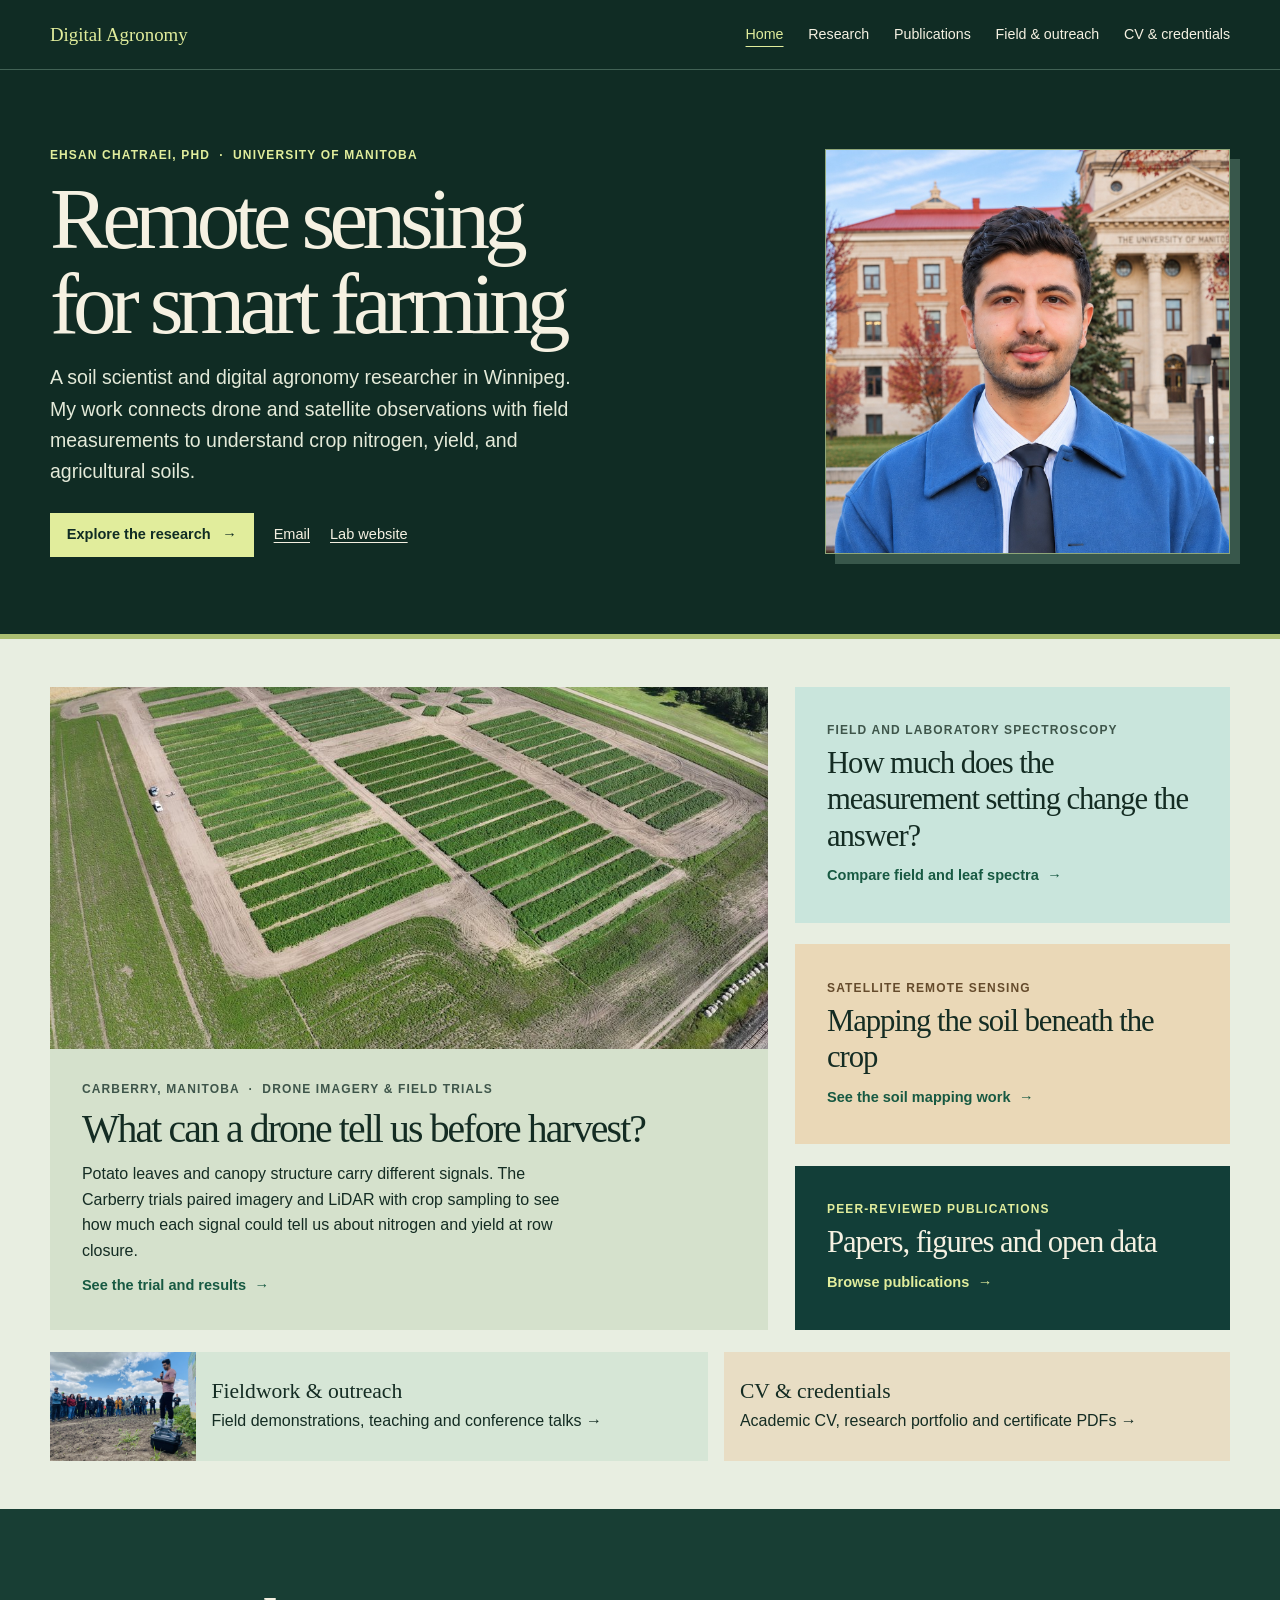
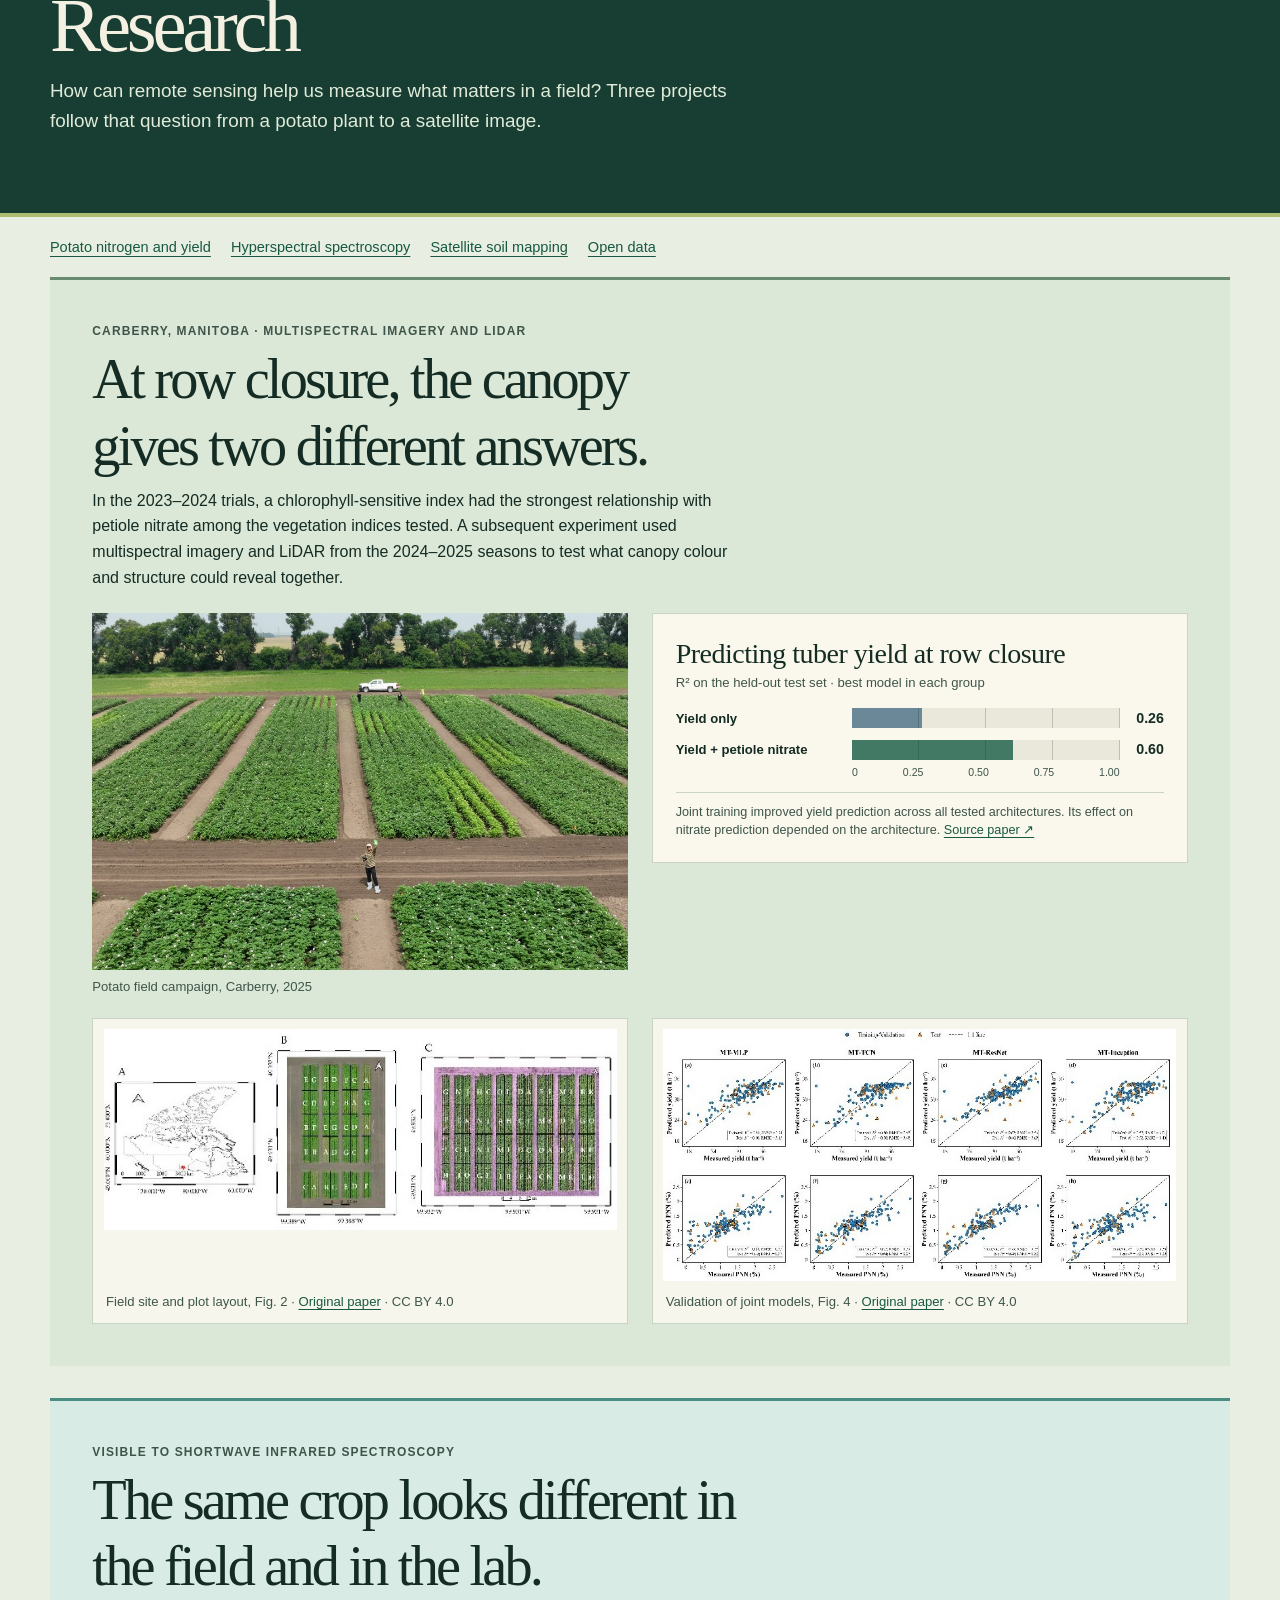
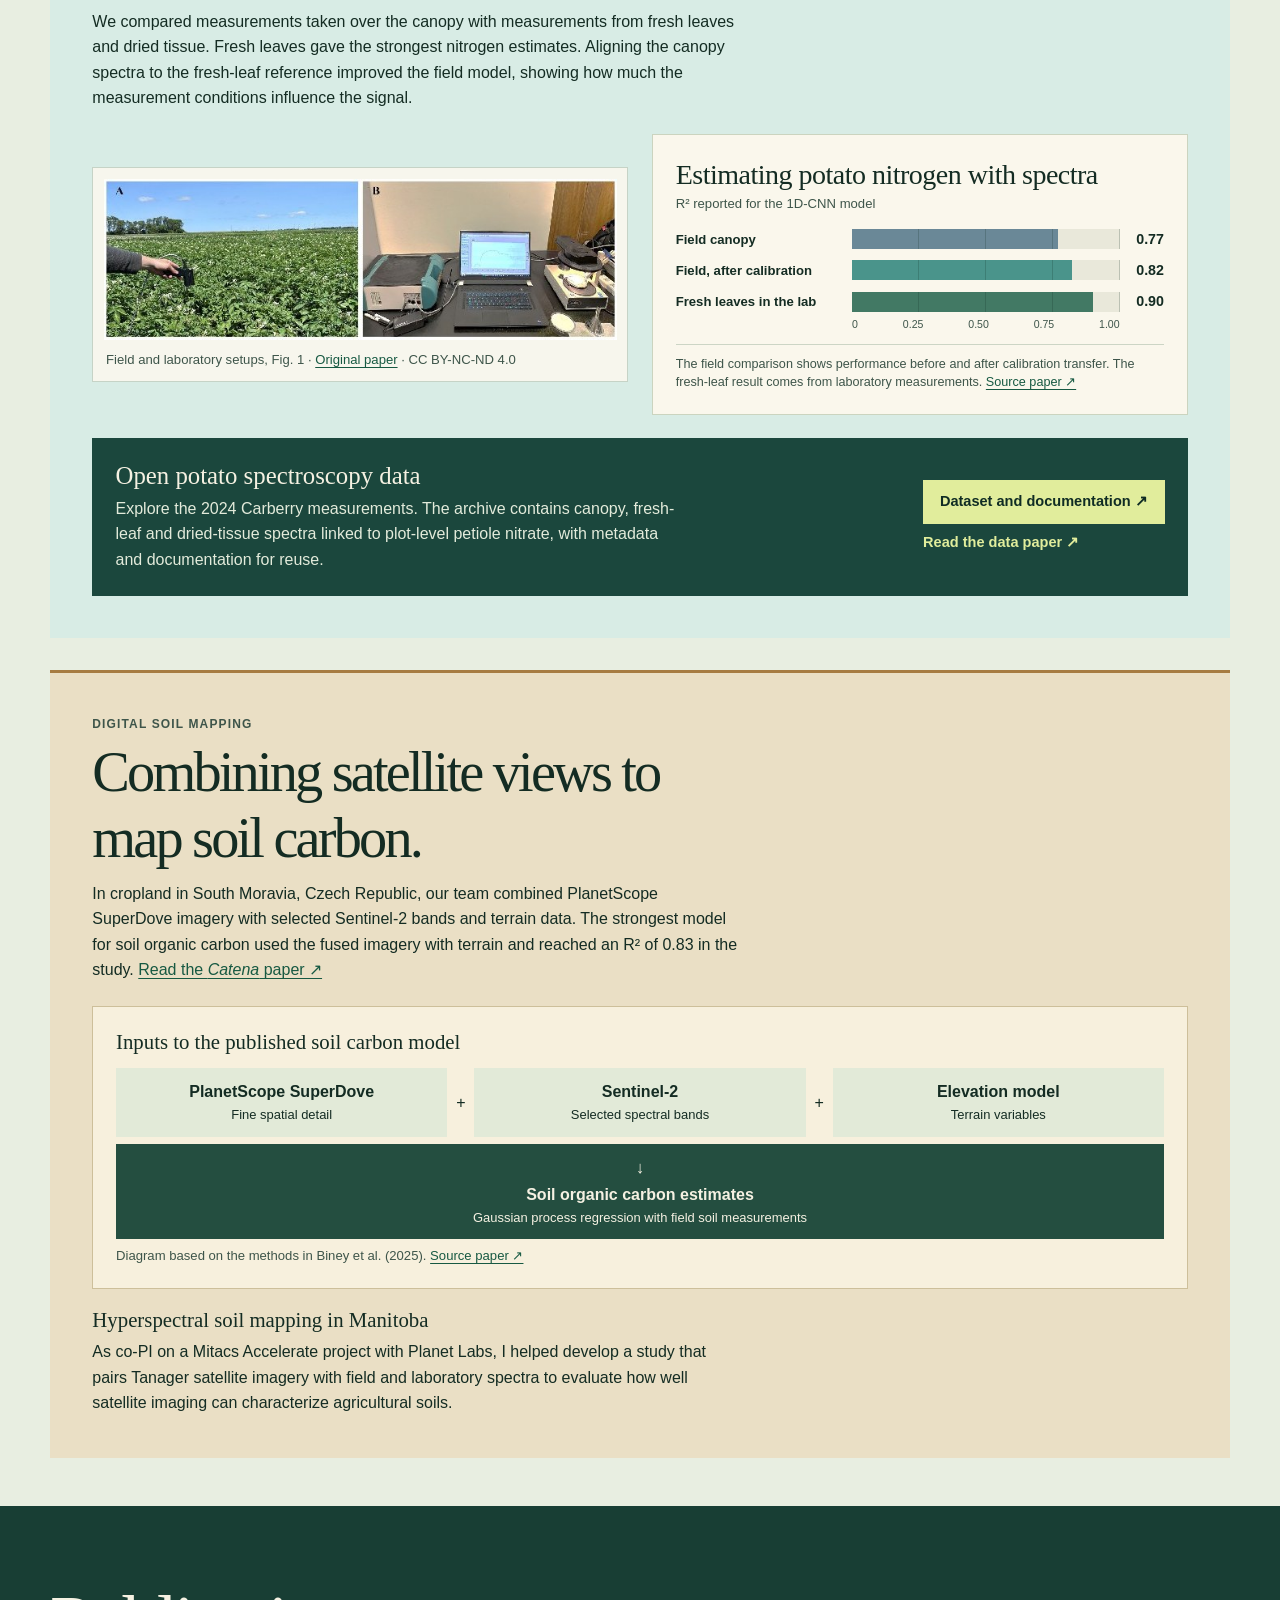
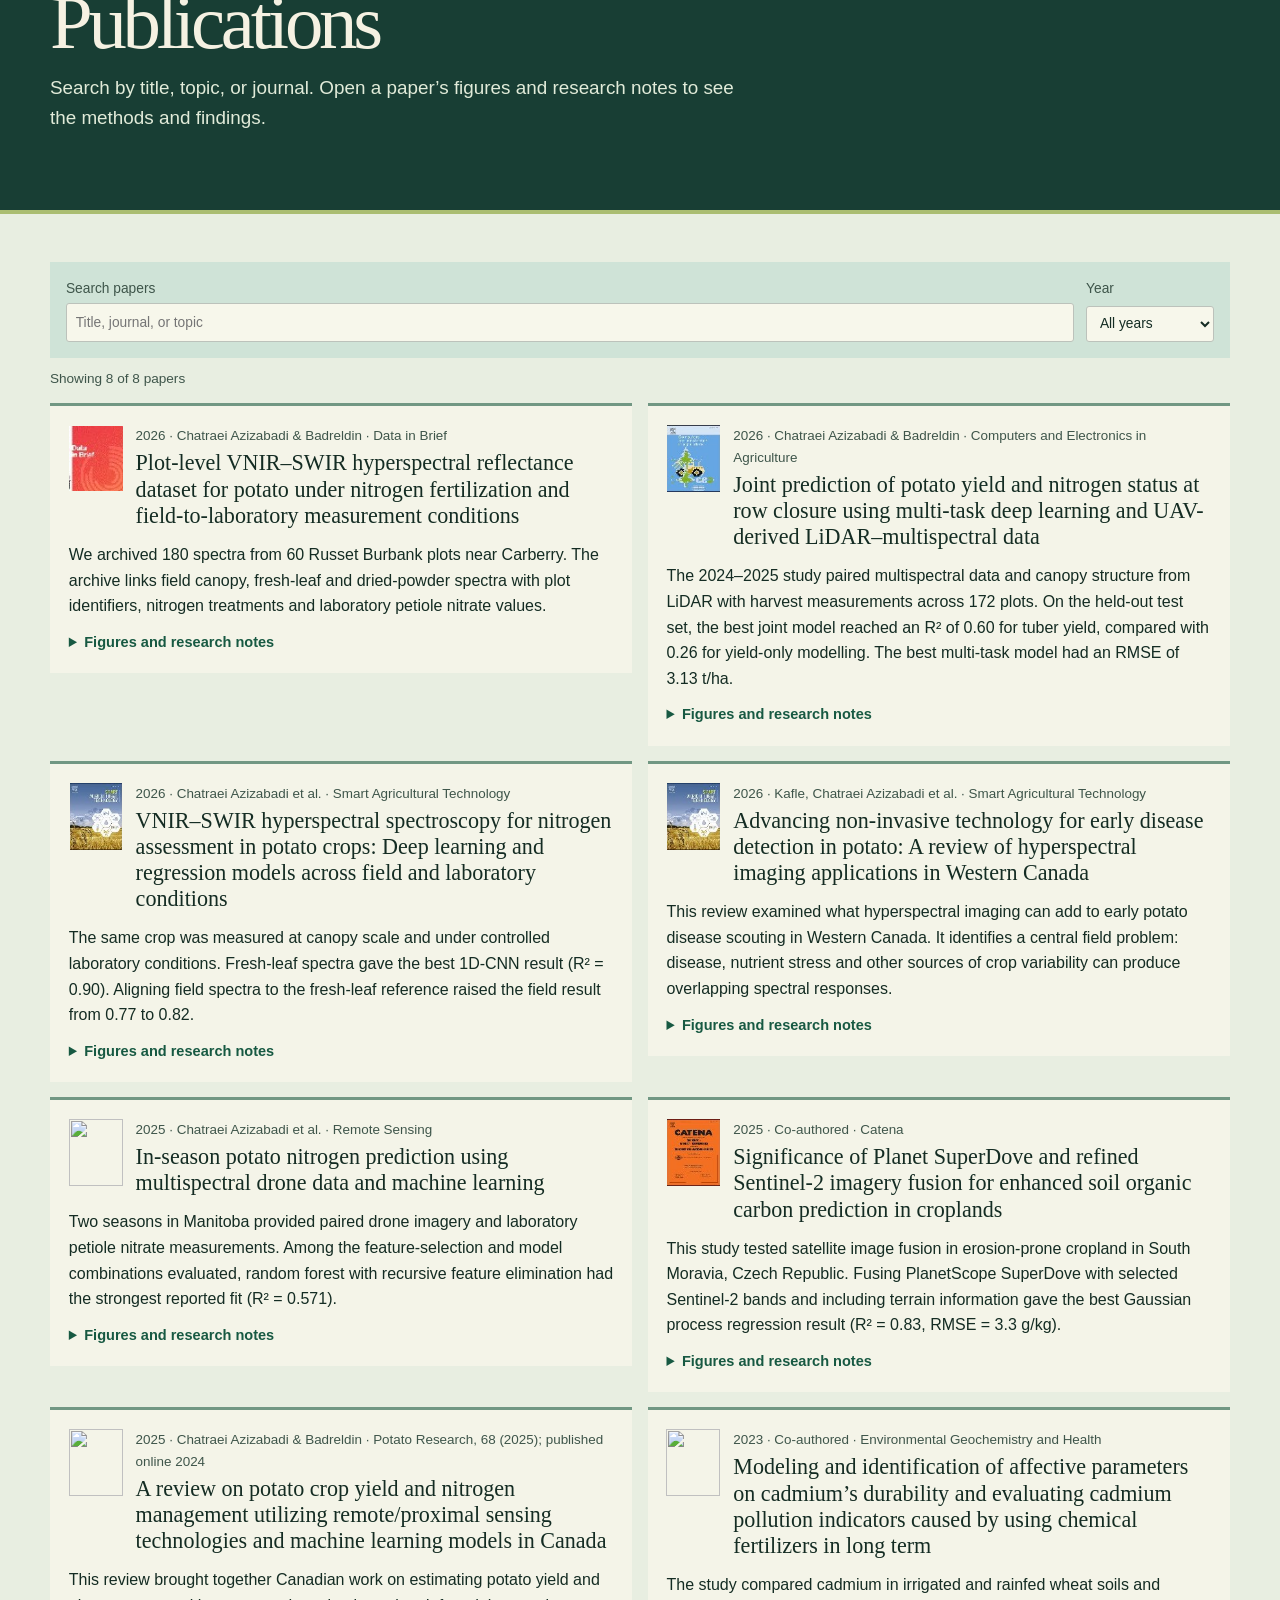
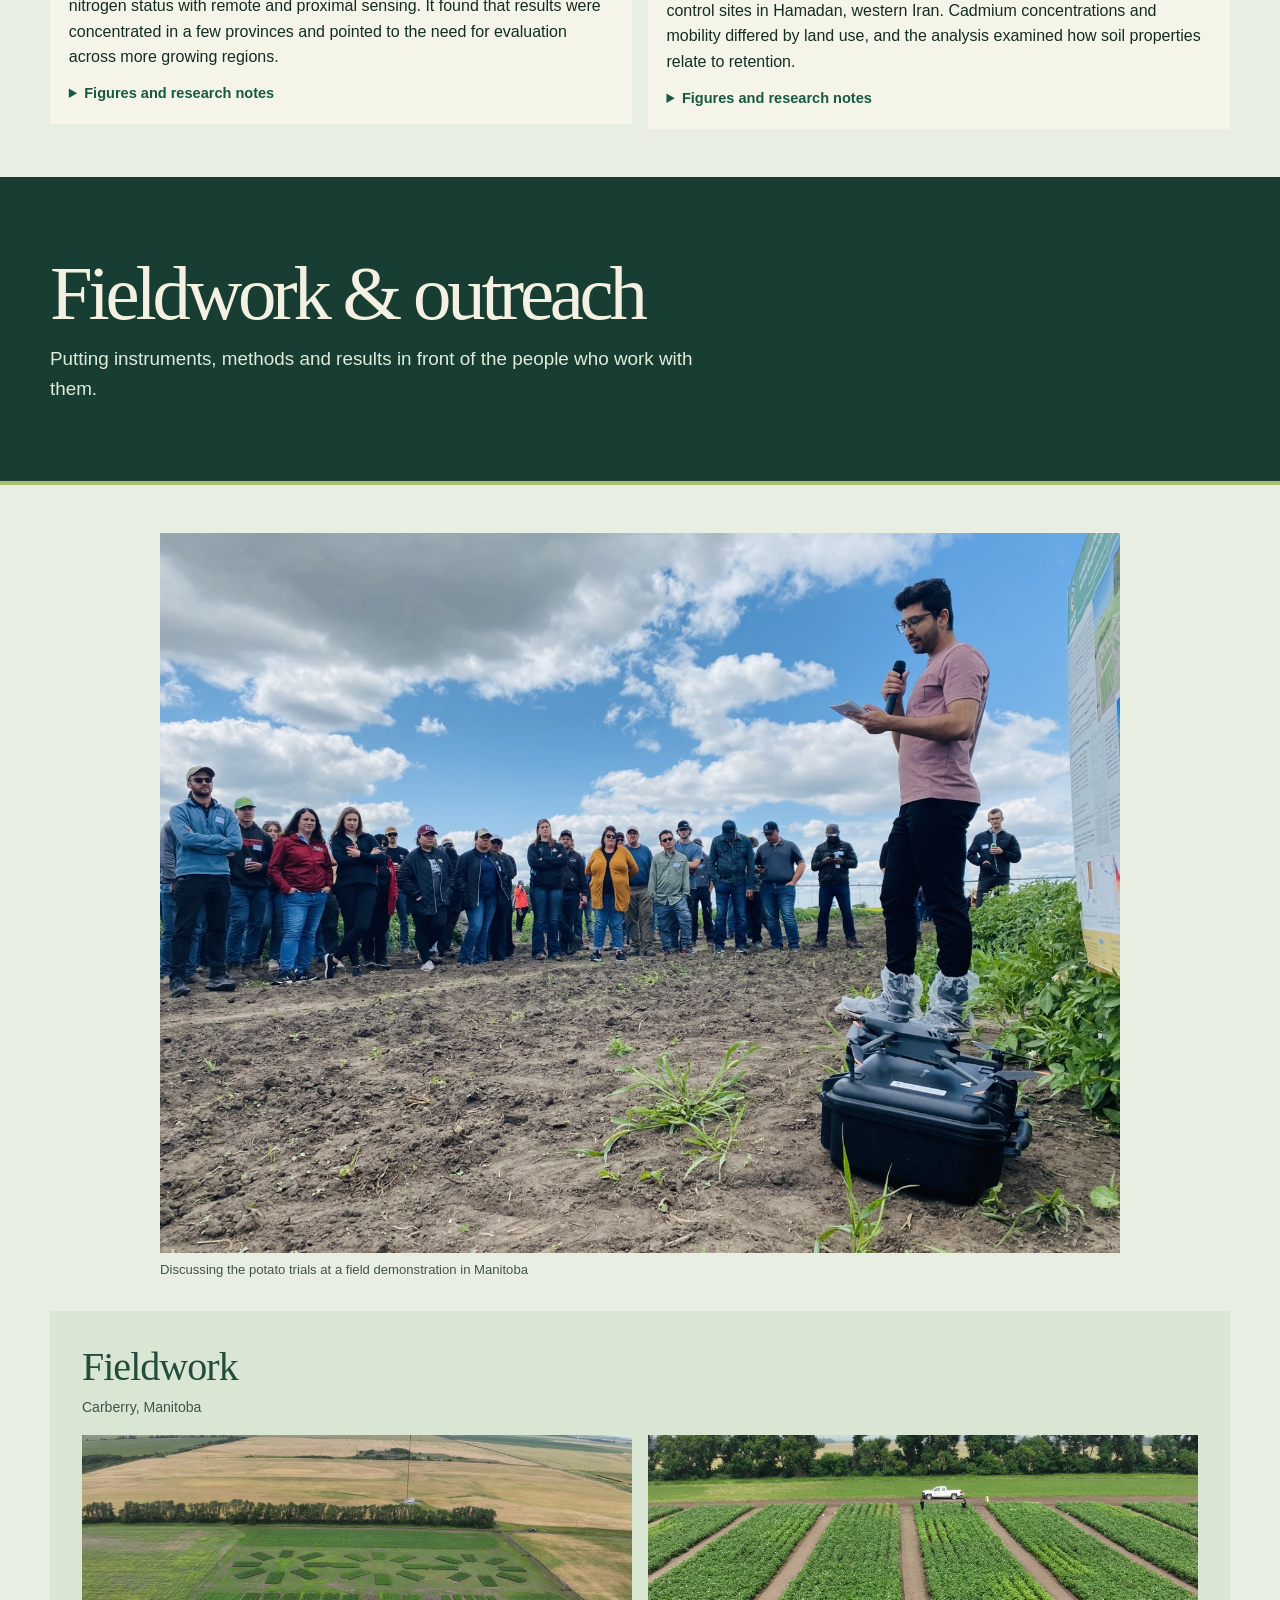
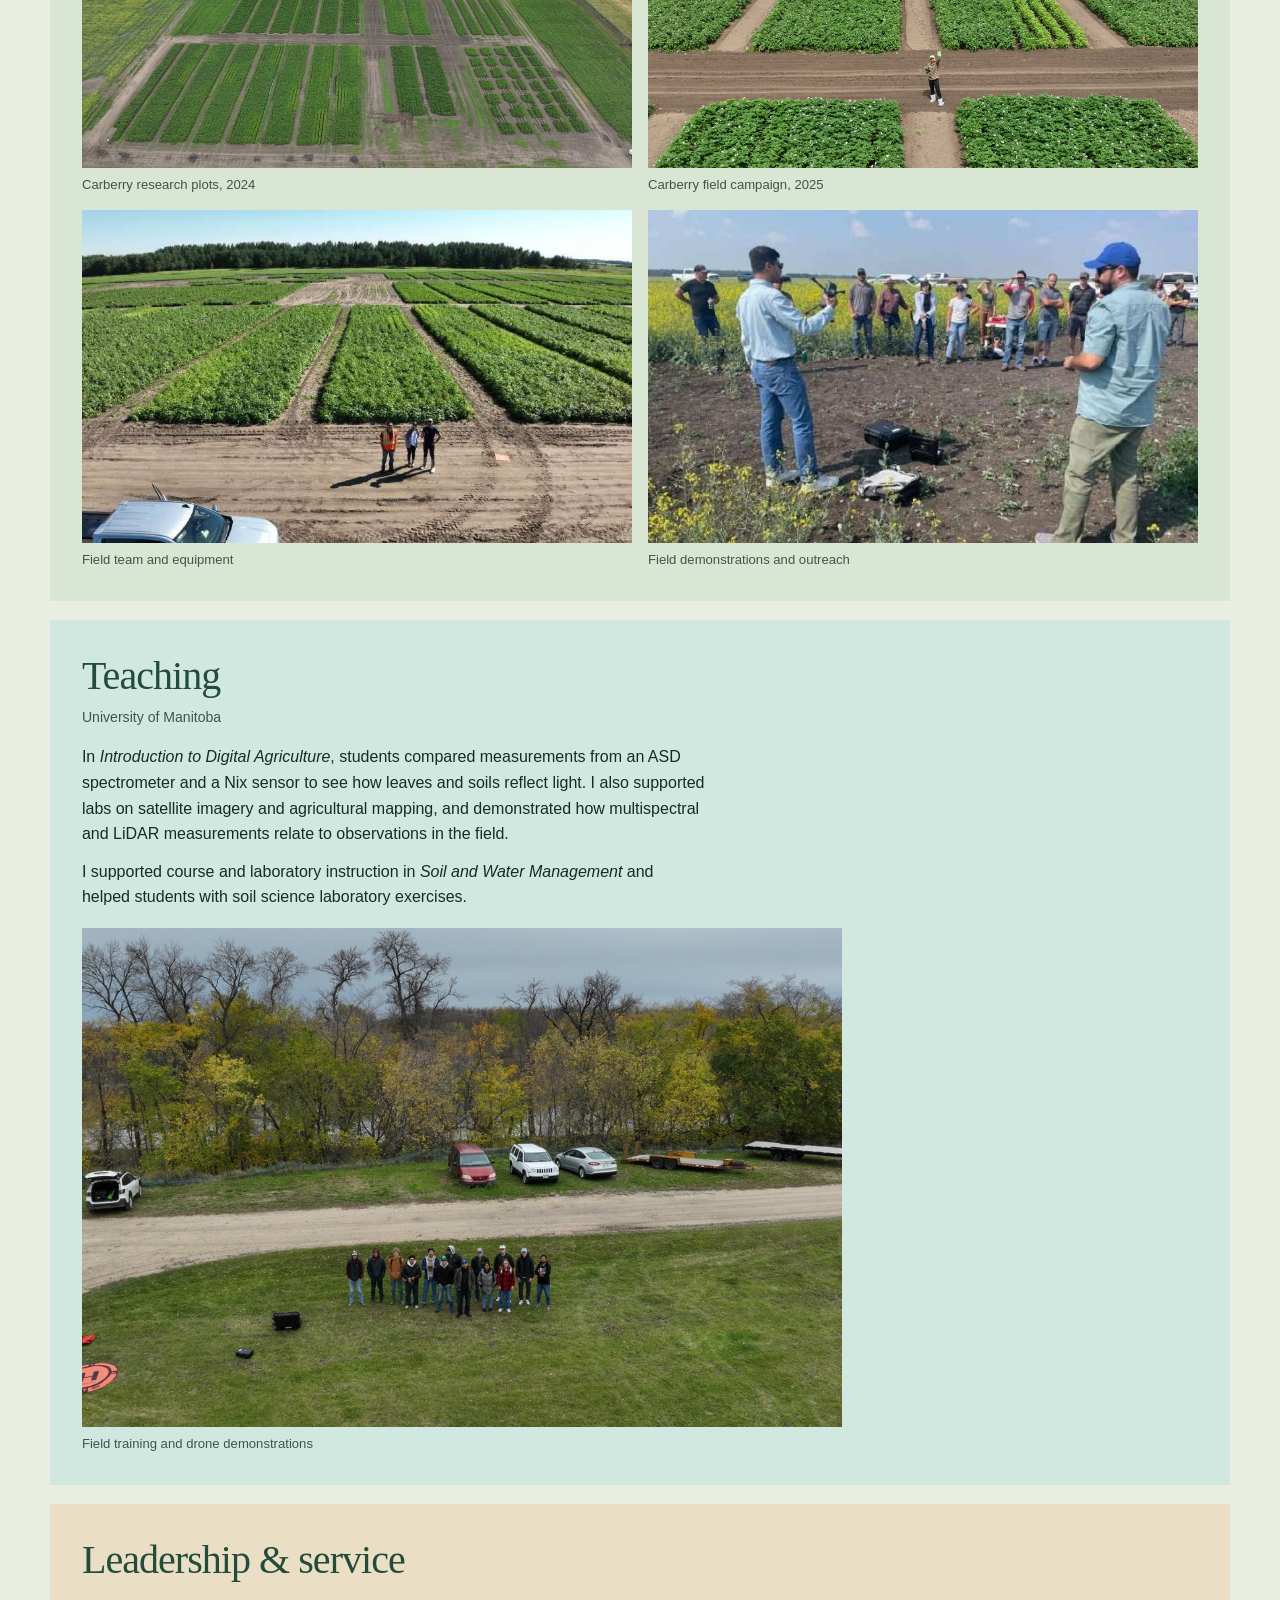
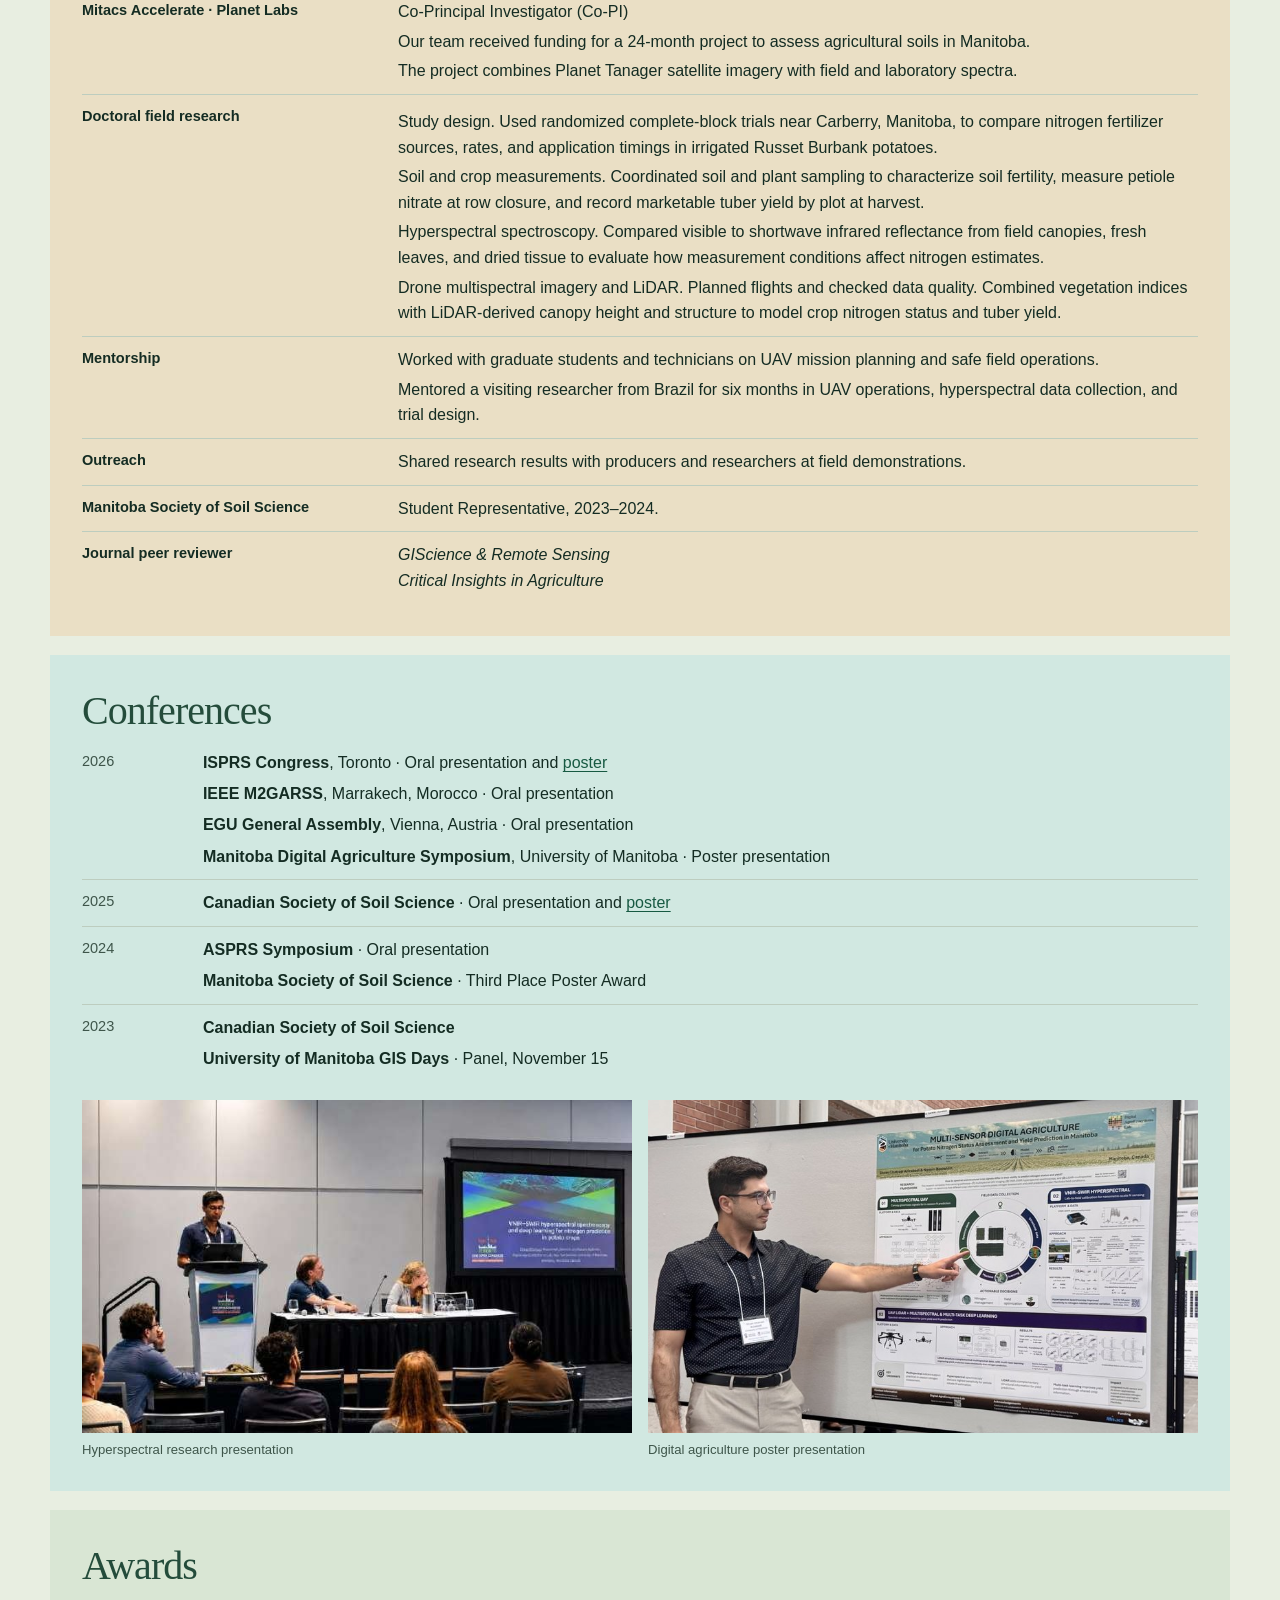
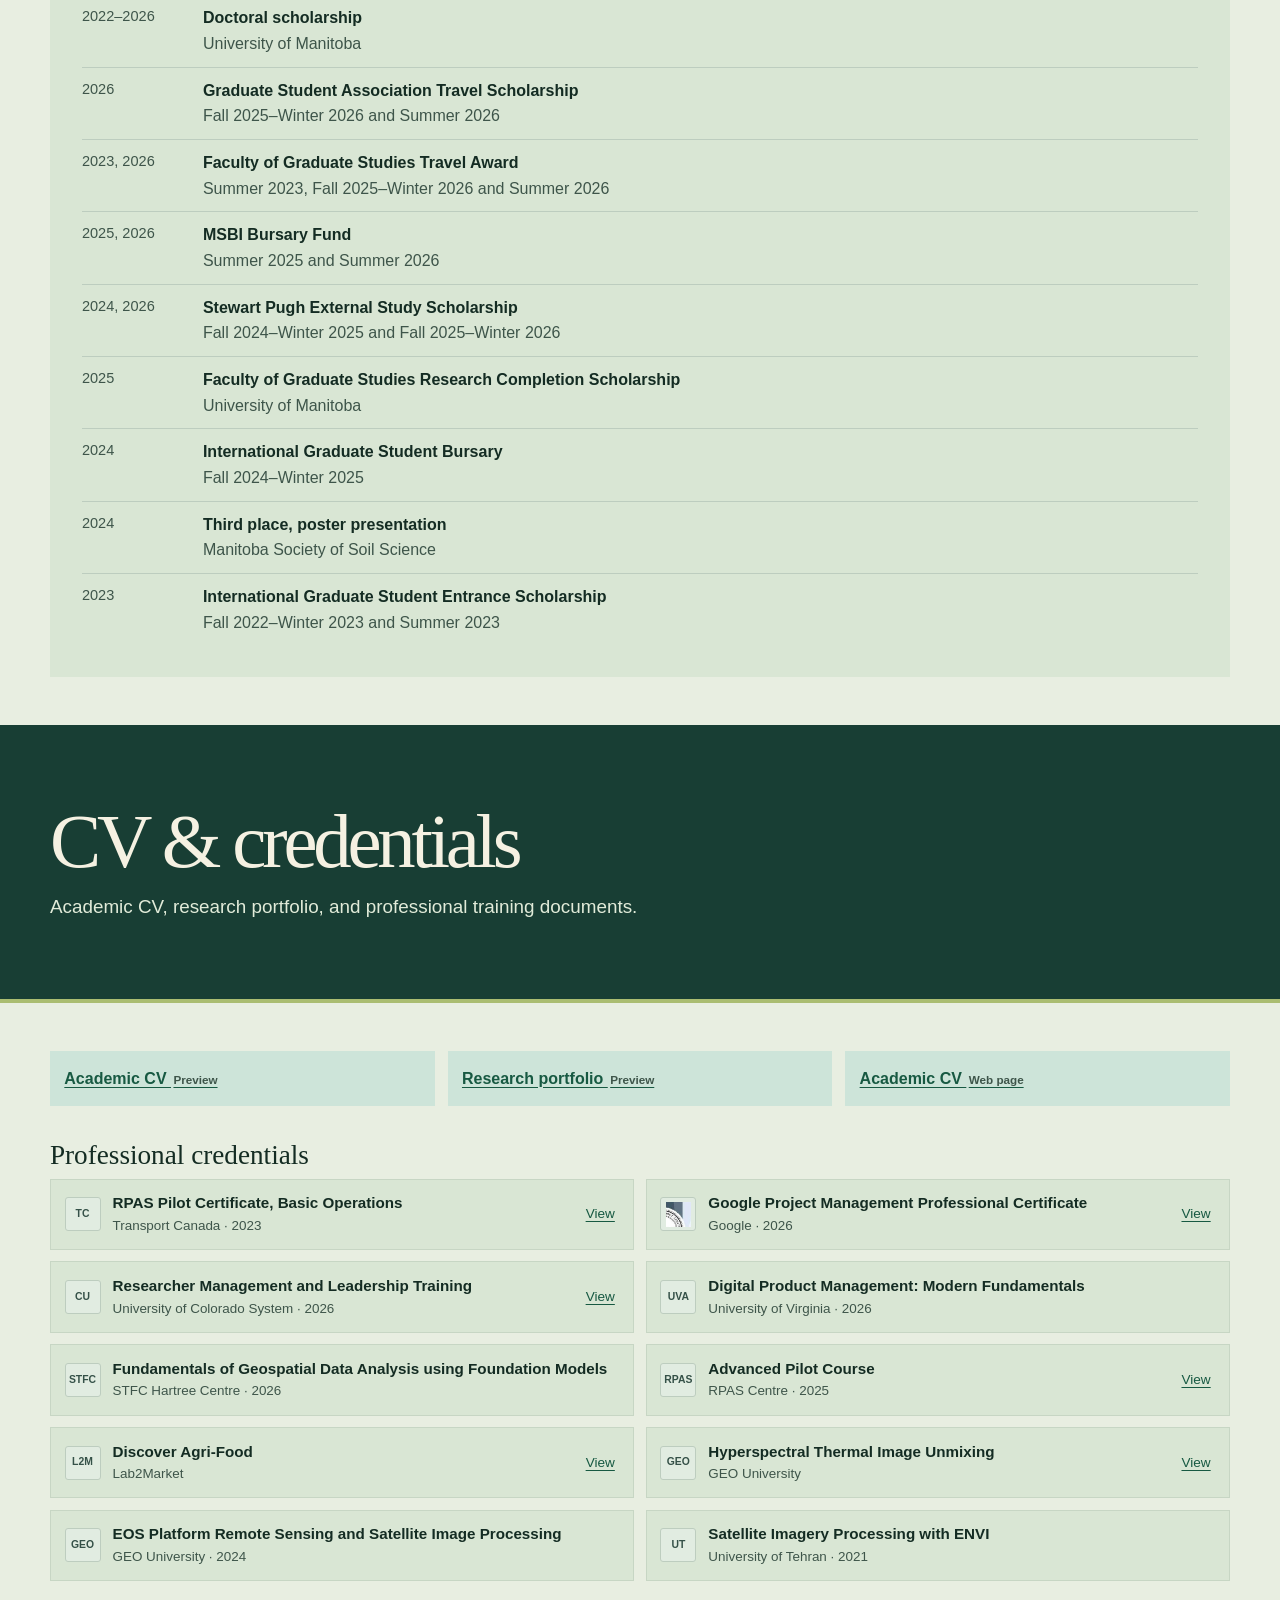
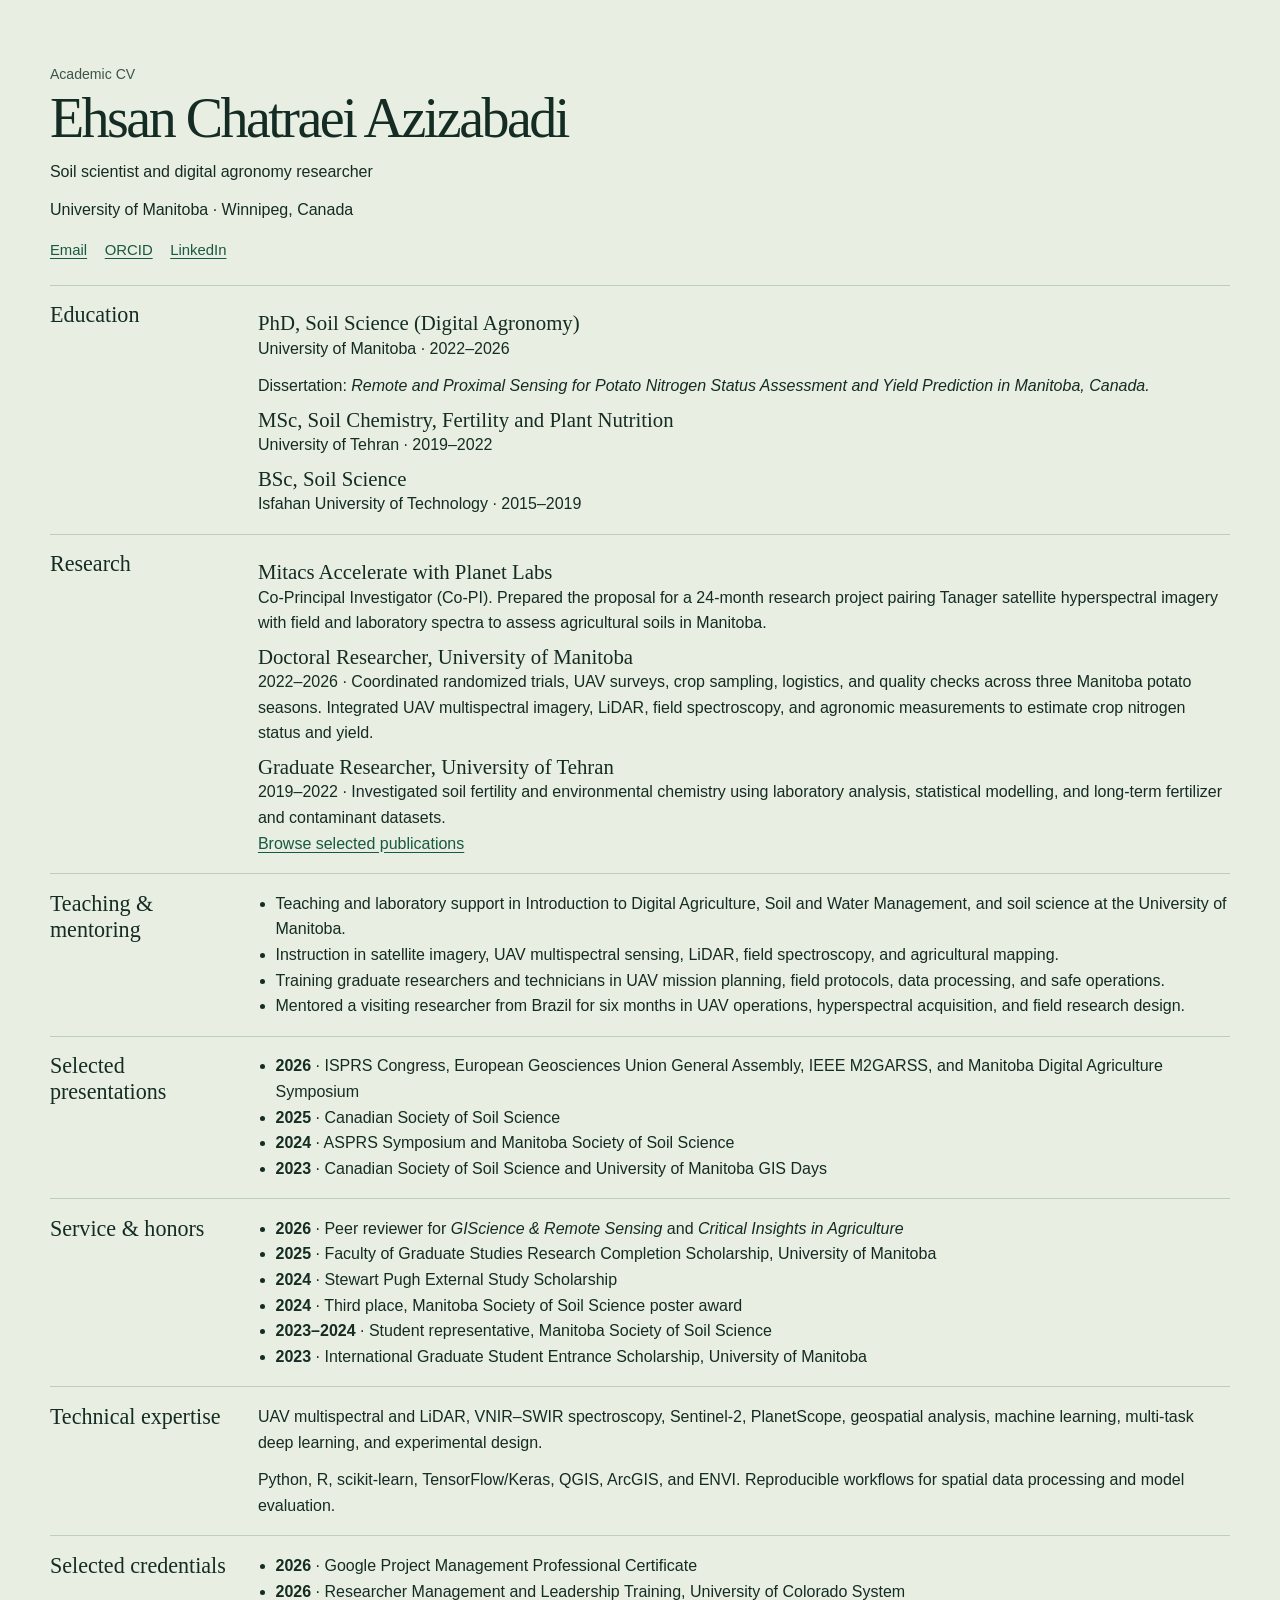
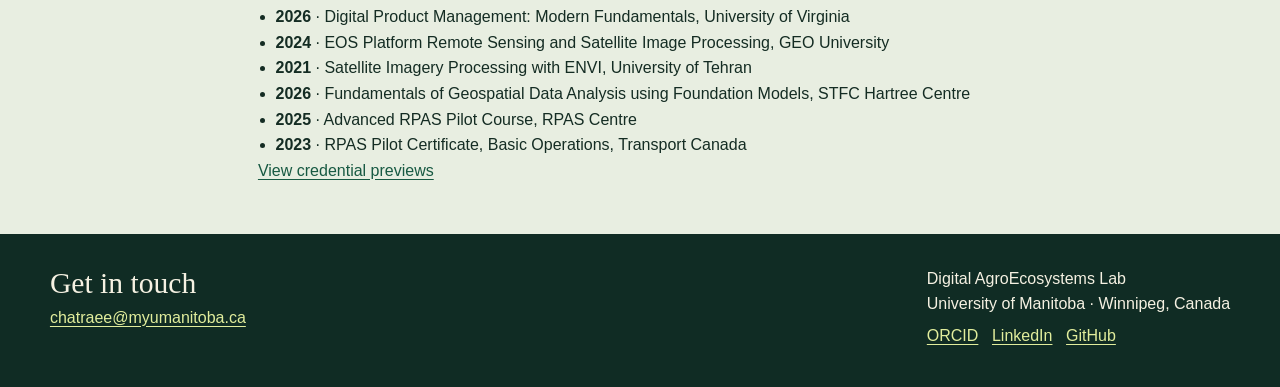
==== commit c5e9fb3a: "Redirect cv.html to its section on the single-page site" ====
--- a/cv.html
+++ b/cv.html
@@ -1,12 +1,19 @@
 <!doctype html>
 <html lang="en">
 <head>
+<script>
+  (() => {
+    const hash = location.hash.slice(1);
+    const target = (!hash || hash === 'main' || hash === 'top') ? 'academic-cv' : hash;
+    location.replace('./' + location.search + '#' + target);
+  })();
+</script>
 <meta charset="utf-8">
 <meta name="viewport" content="width=device-width, initial-scale=1">
 <title>Academic CV | Ehsan Chatraei Azizabadi</title>
 <meta name="description" content="Academic CV of Ehsan Chatraei Azizabadi, soil scientist and digital agronomy researcher at the University of Manitoba.">
 <meta name="theme-color" content="#f6f5ed">
-<link rel="canonical" href="https://ehsanchatraei.github.io/cv.html">
+<link rel="canonical" href="https://ehsanchatraei.github.io/#academic-cv">
 <link rel="icon" type="image/png" href="favicon.png">
 <link rel="stylesheet" href="styles.css?v=7">
 <link rel="stylesheet" href="research-site.css?v=8">
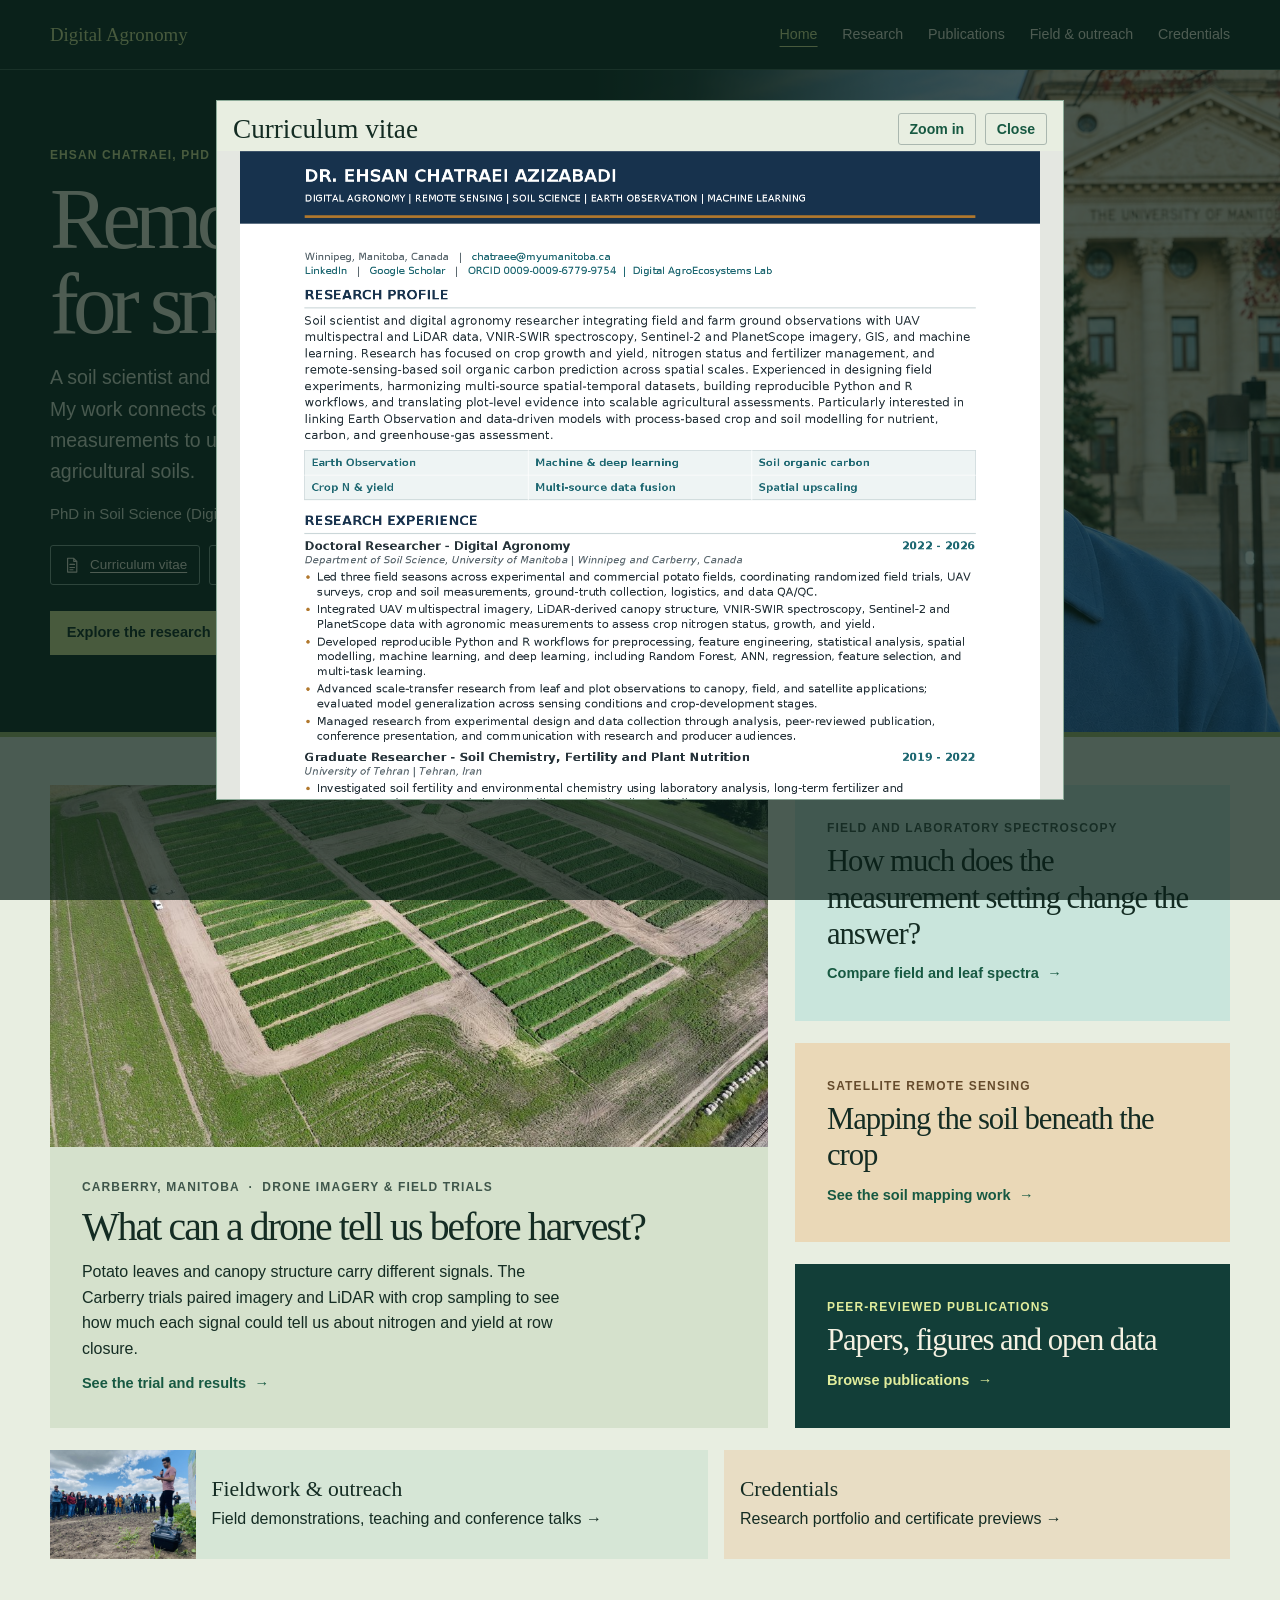
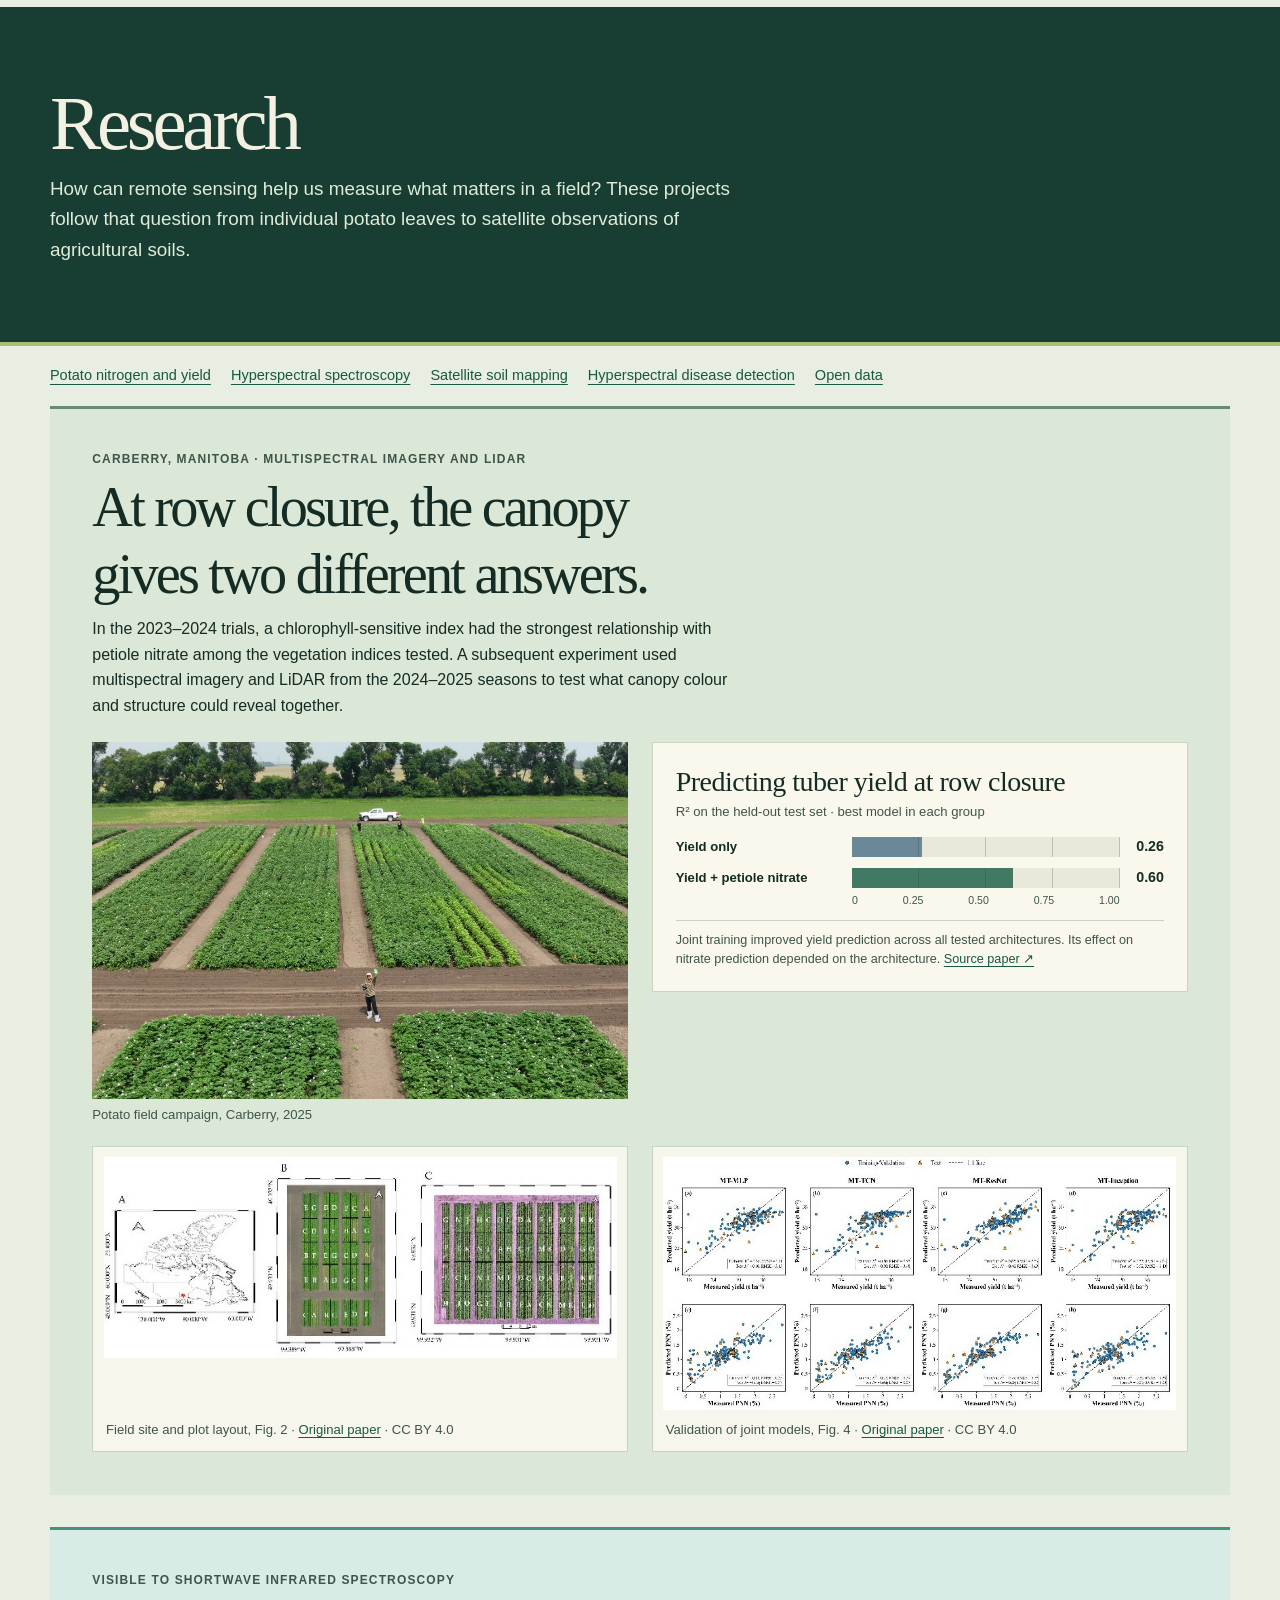
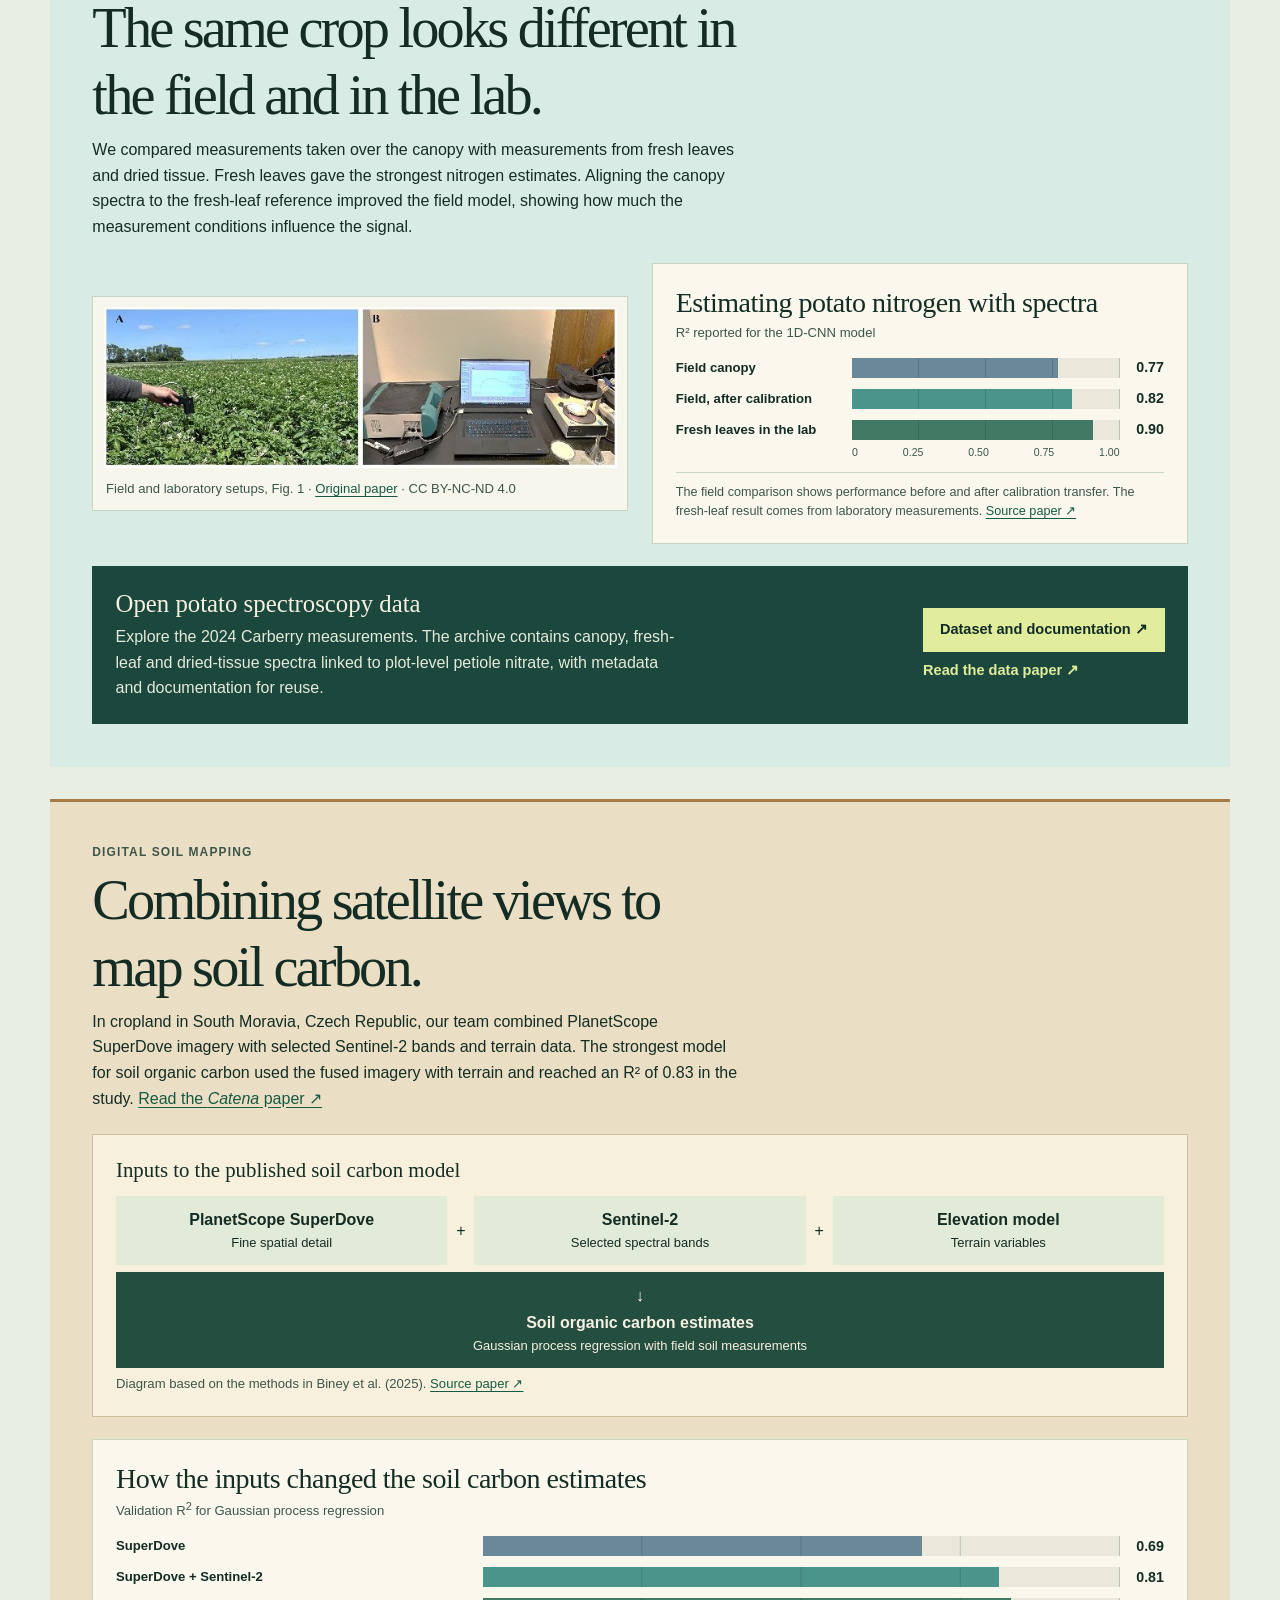
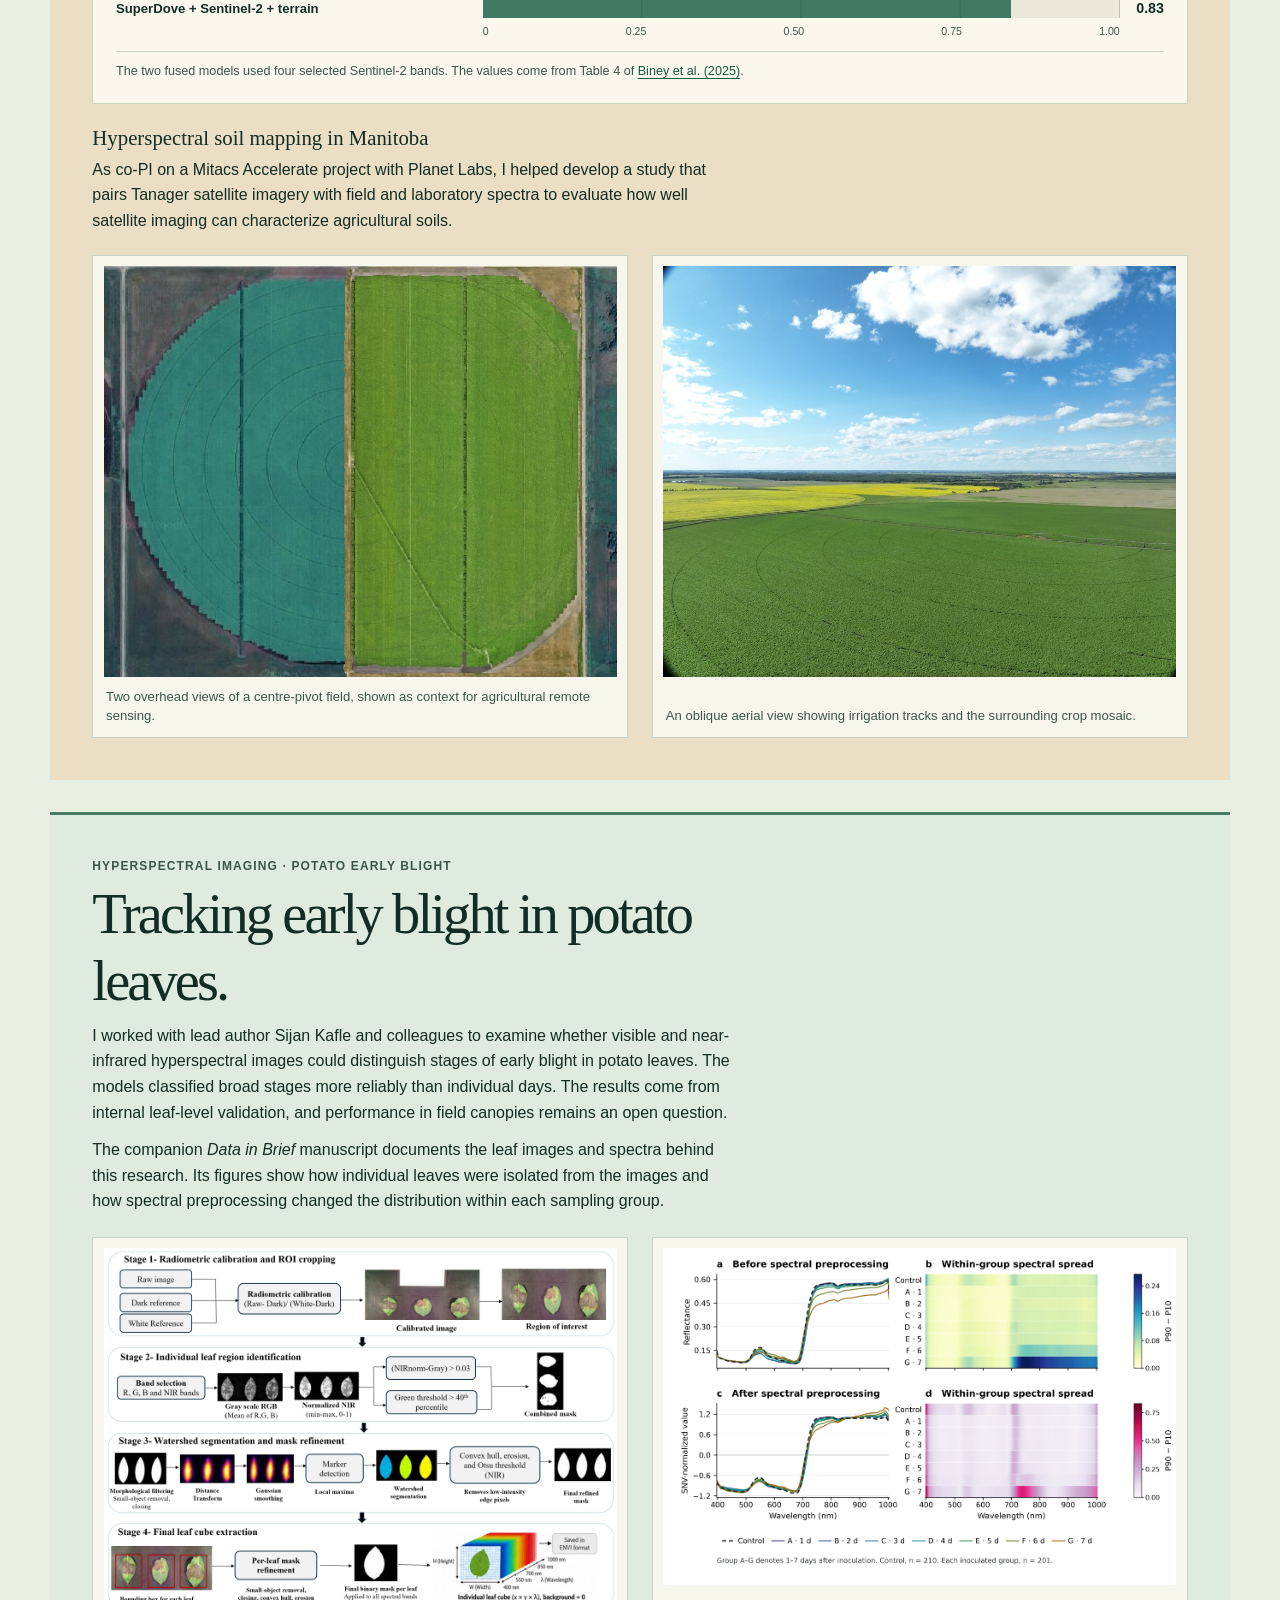
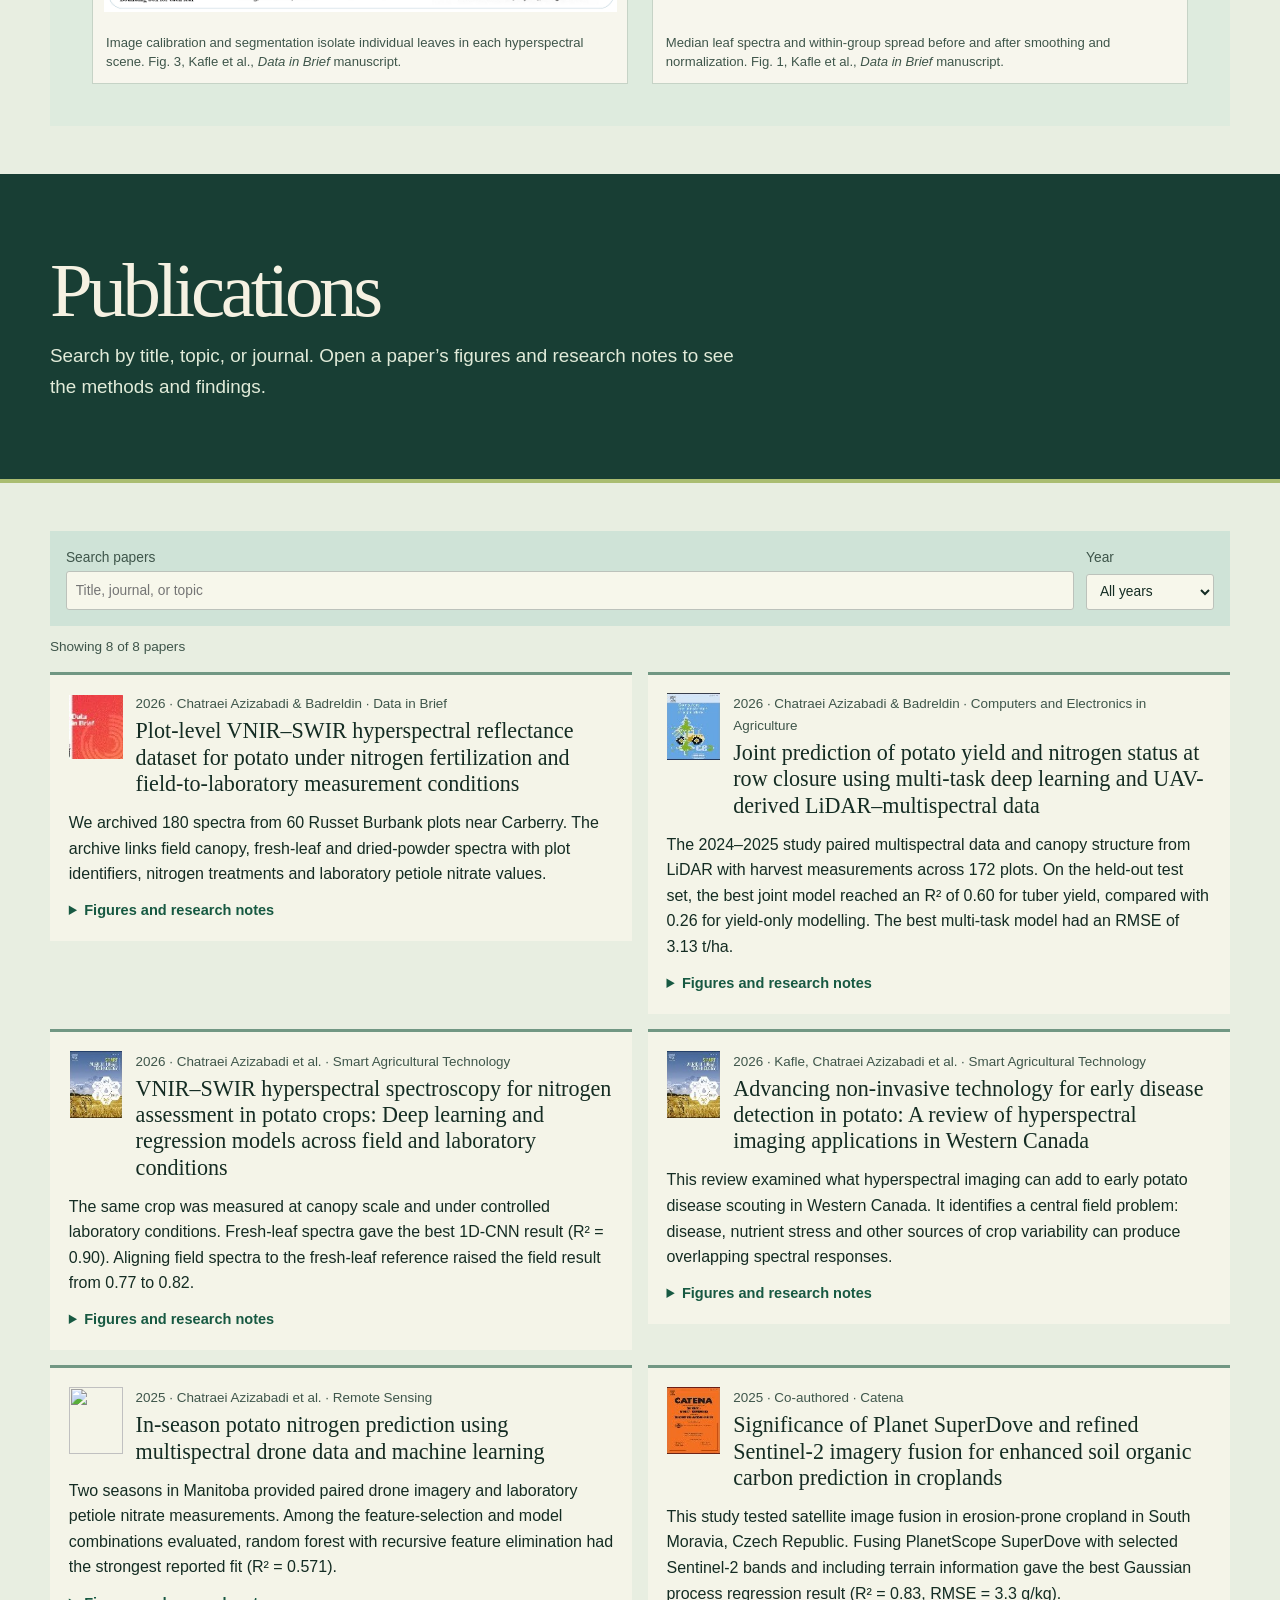
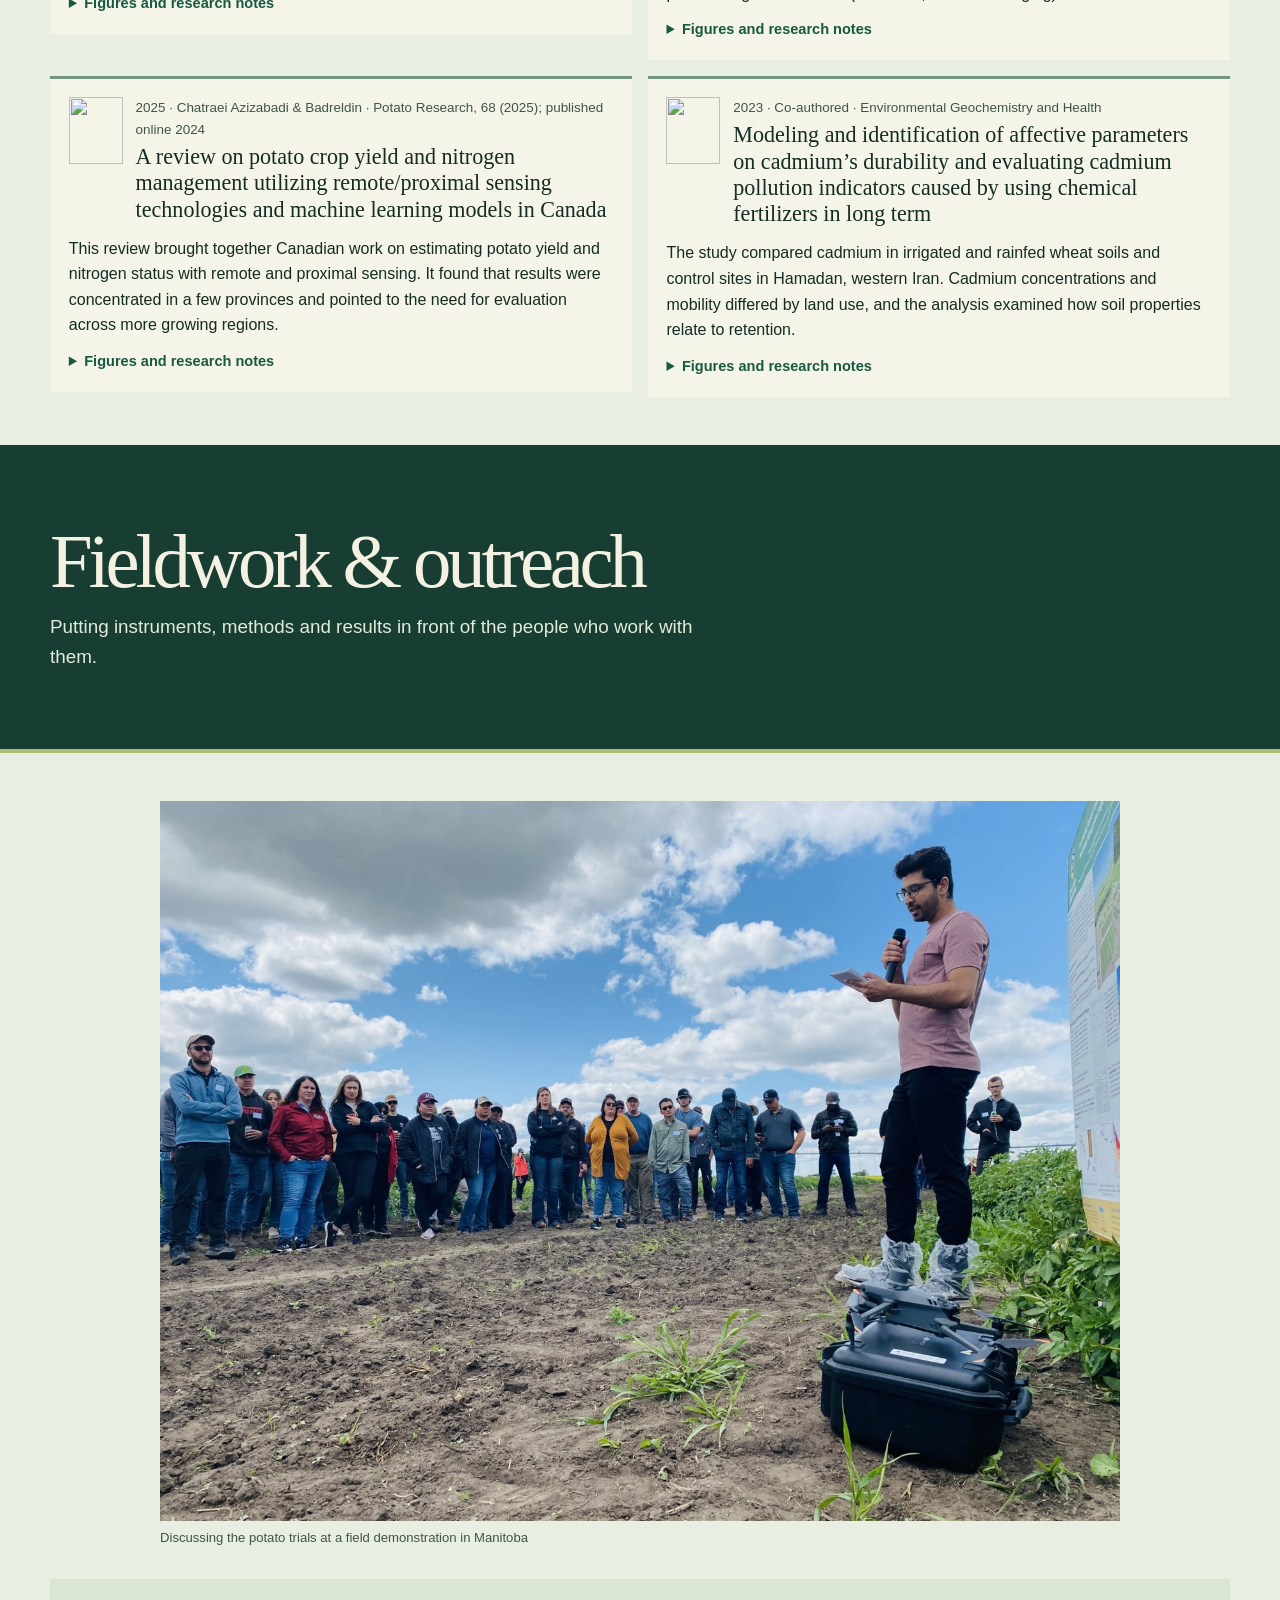
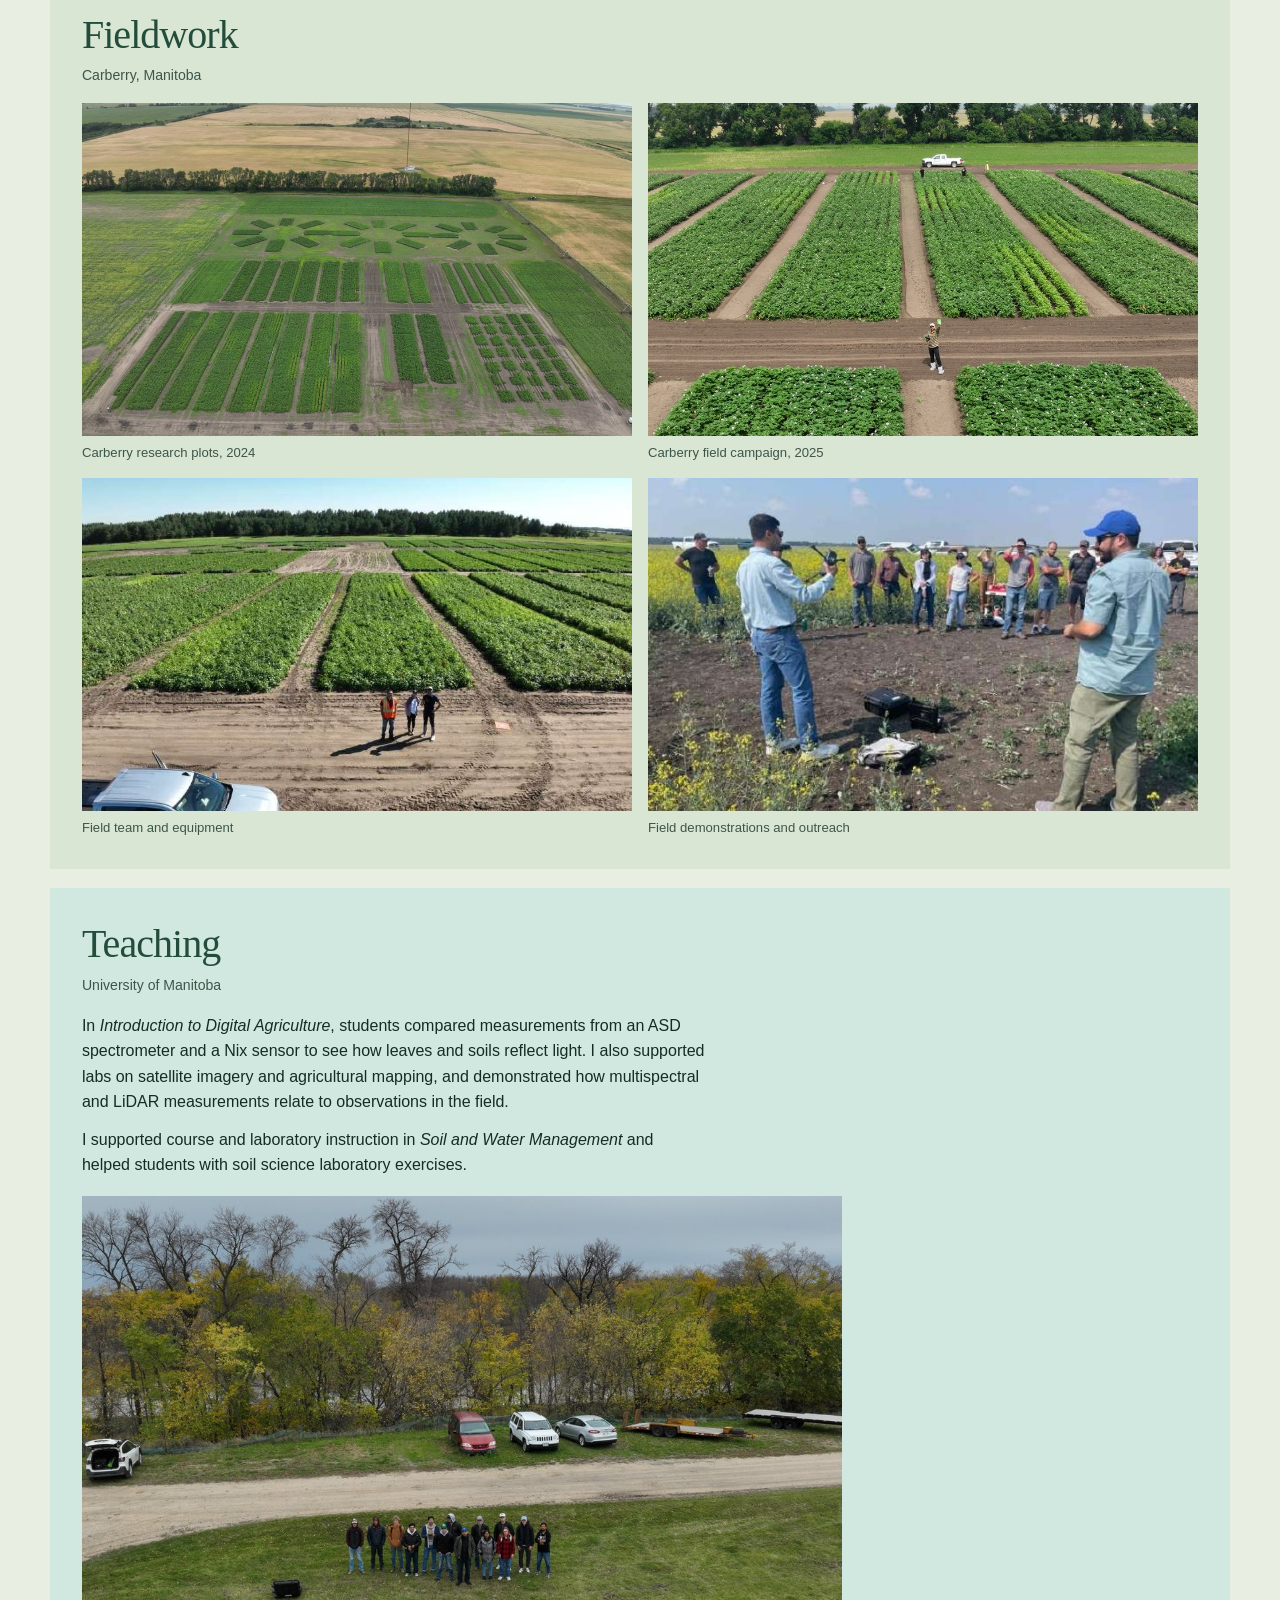
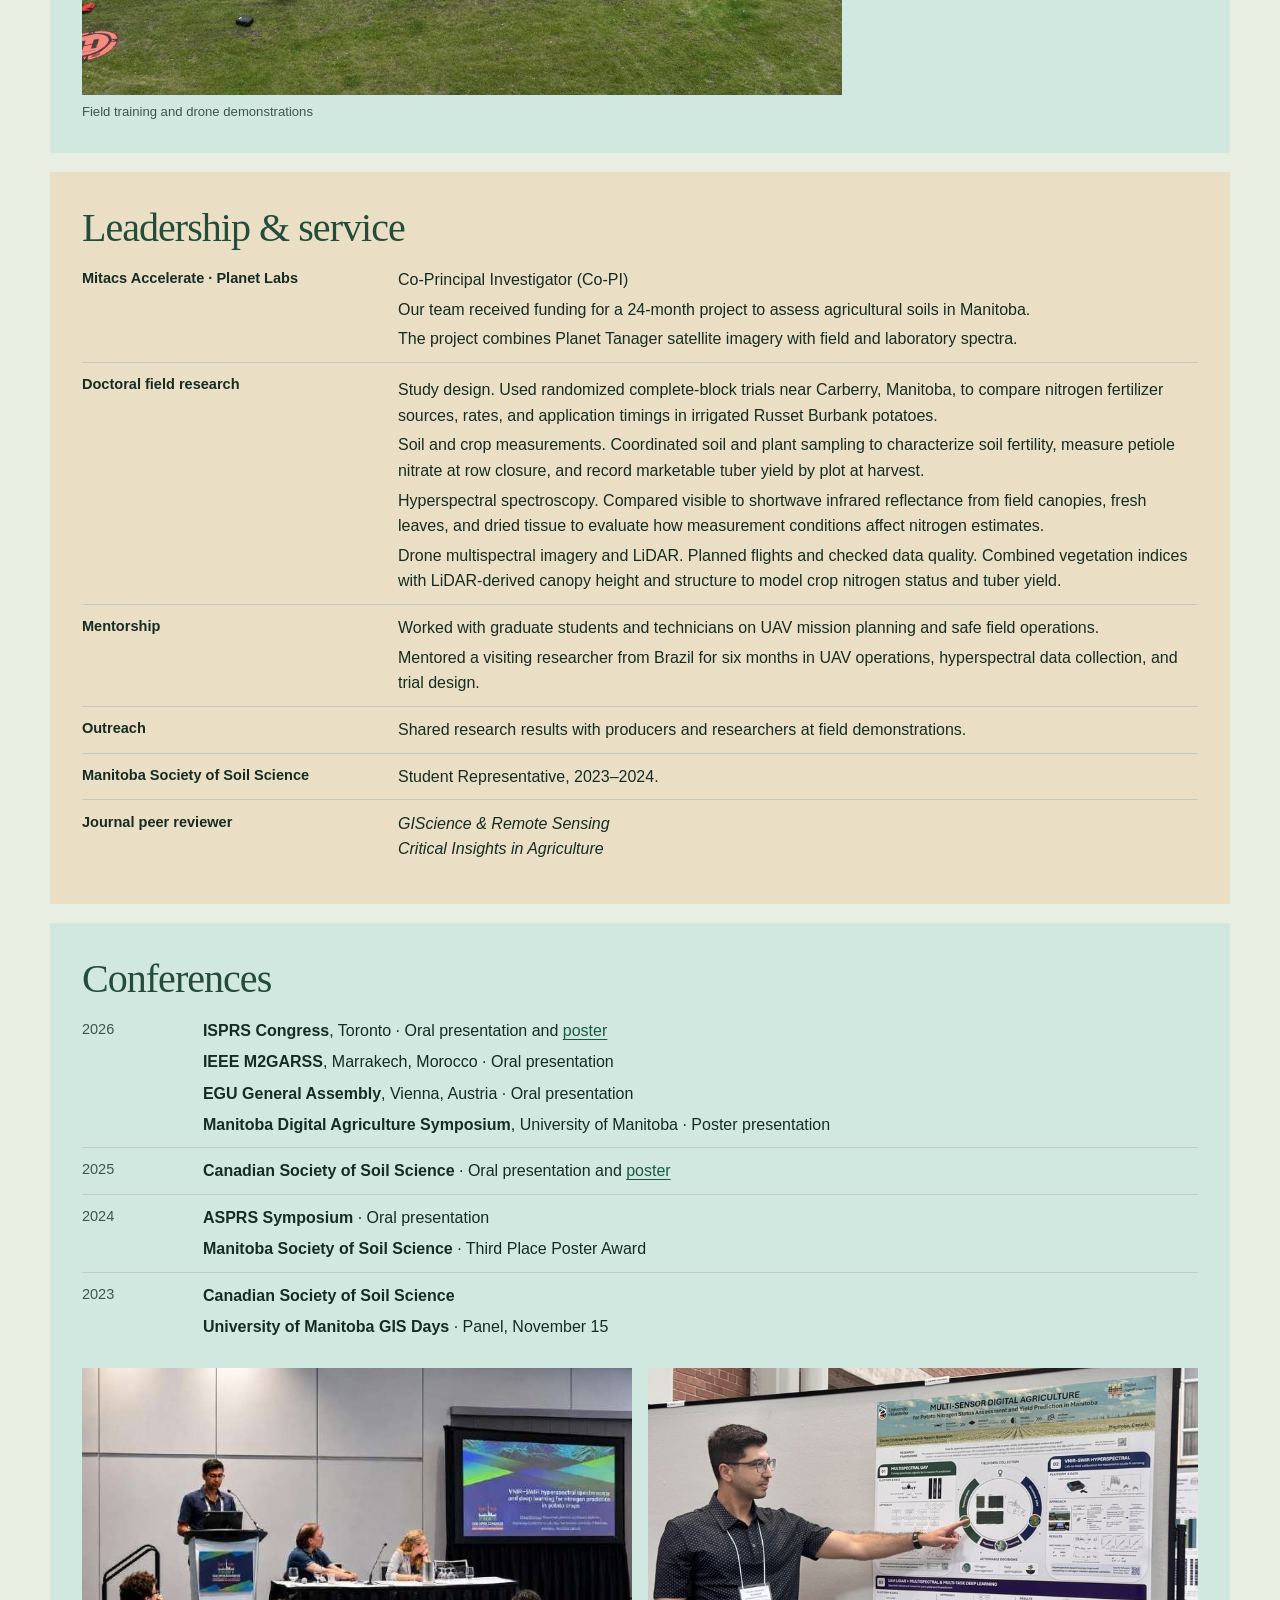
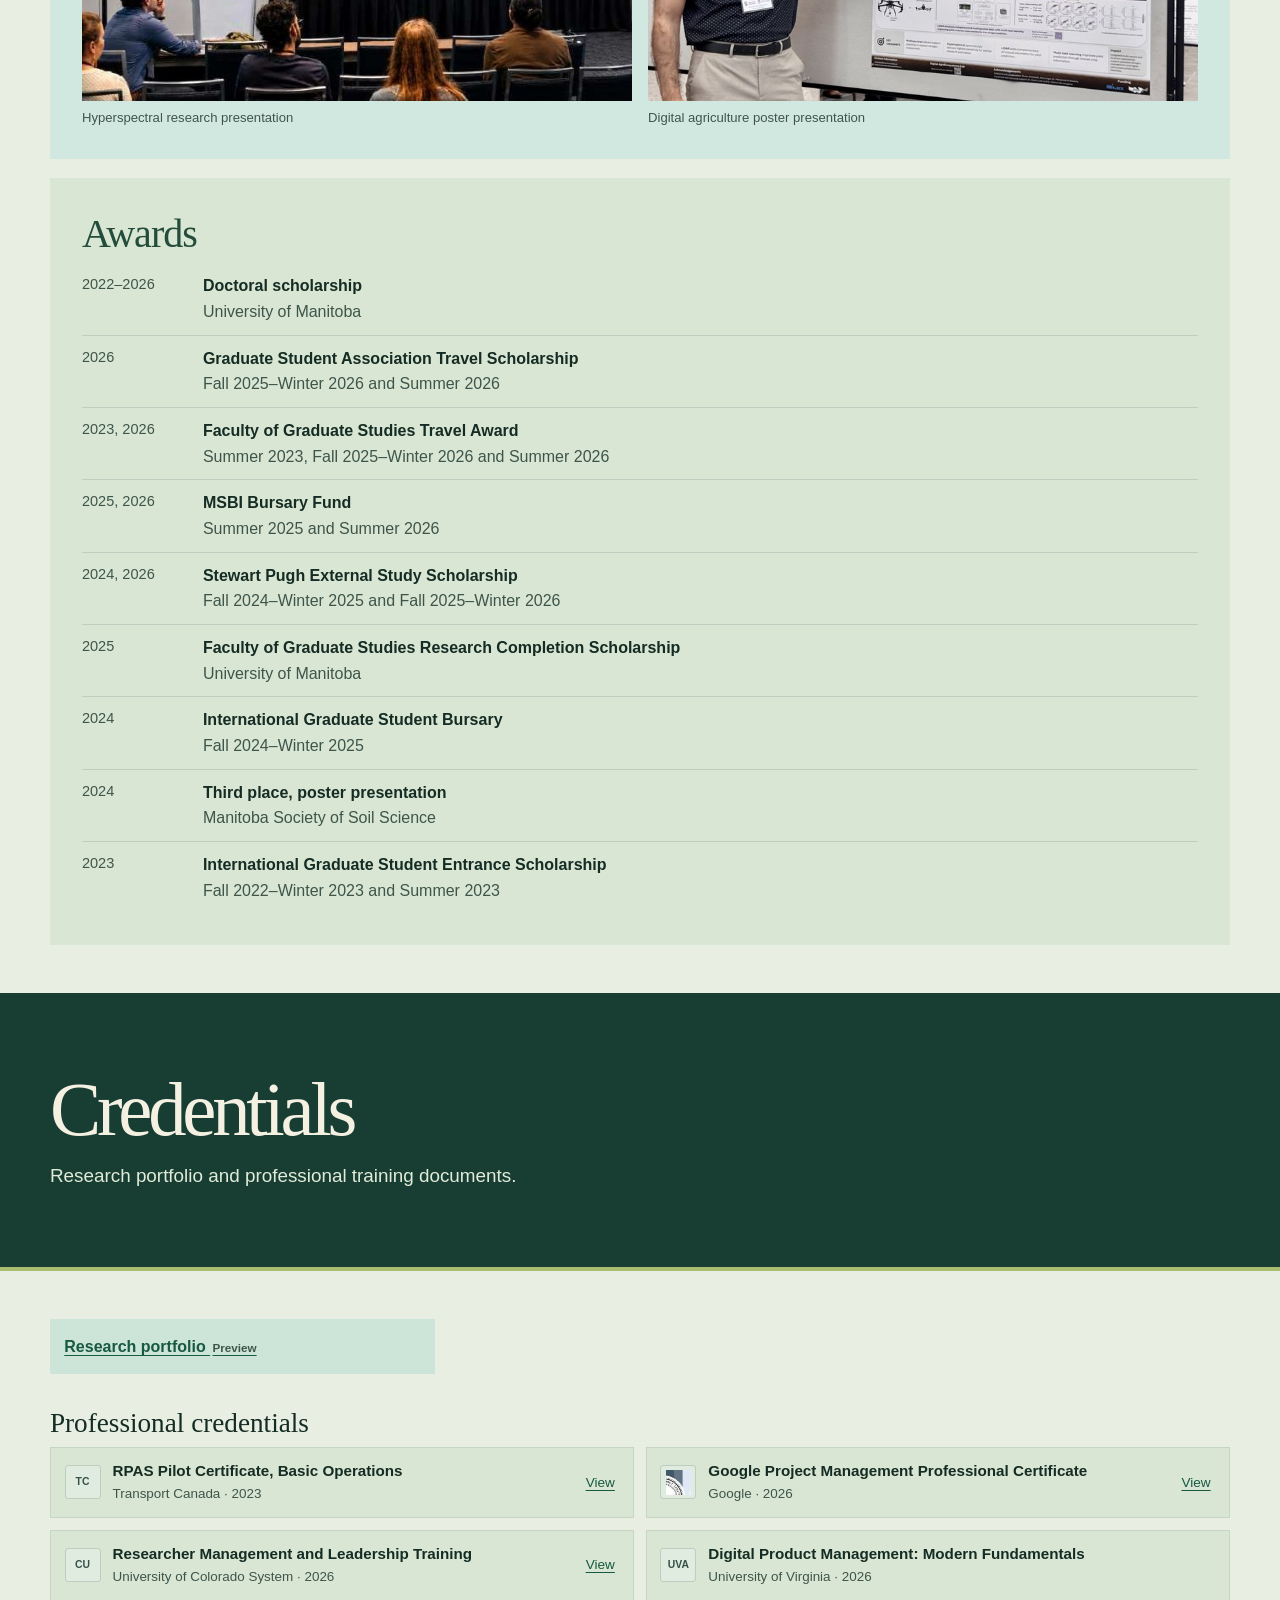
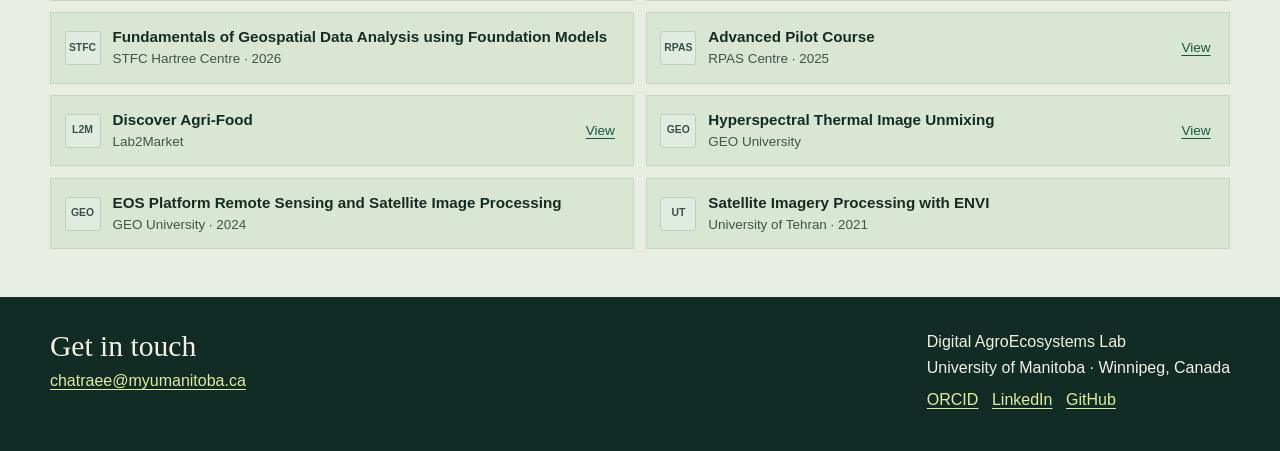
==== commit 3adc8765: "Refresh the homepage profile and research previews" ====
--- a/cv.html
+++ b/cv.html
@@ -1,45 +1,13 @@
-<!doctype html>
-<html lang="en">
-<head>
-<script>
-  (() => {
-    const hash = location.hash.slice(1);
-    const target = (!hash || hash === 'main' || hash === 'top') ? 'academic-cv' : hash;
-    location.replace('./' + location.search + '#' + target);
-  })();
-</script>
-<meta charset="utf-8">
-<meta name="viewport" content="width=device-width, initial-scale=1">
-<title>Academic CV | Ehsan Chatraei Azizabadi</title>
-<meta name="description" content="Academic CV of Ehsan Chatraei Azizabadi, soil scientist and digital agronomy researcher at the University of Manitoba.">
-<meta name="theme-color" content="#f6f5ed">
-<link rel="canonical" href="https://ehsanchatraei.github.io/#academic-cv">
-<link rel="icon" type="image/png" href="favicon.png">
-<link rel="stylesheet" href="styles.css?v=7">
-<link rel="stylesheet" href="research-site.css?v=8">
-</head>
-<body class="research-site cv-document" id="top">
-<a class="skip" href="#main">Skip to content</a>
-<header class="site-header"><div class="shell masthead">
-      <a class="fieldmark" href="./">Digital Agronomy</a>
-      <nav aria-label="Main navigation"><a href="./">Home</a><a href="research.html">Research</a><a href="publications.html">Publications</a><a href="fieldwork.html">Field &amp; outreach</a><a href="resources.html" aria-current="page">CV &amp; credentials</a></nav>
-    </div></header>
-<main id="main" class="shell cv">
-  <div class="cv-intro"><p class="eyebrow">Academic CV</p><h1>Ehsan Chatraei <em>Azizabadi</em></h1><p class="lead">Soil scientist and digital agronomy researcher</p><p>University of Manitoba · Winnipeg, Canada</p><div class="socials"><a href="mailto:chatraee@myumanitoba.ca">Email</a><a href="https://orcid.org/0009-0009-6779-9754">ORCID</a><a href="https://www.linkedin.com/in/ehsanchatraei/">LinkedIn</a></div></div>
-  <section class="cv-row"><h2>Education</h2><div><h3>PhD, Soil Science (Digital Agronomy)</h3><p>University of Manitoba · 2022–2026</p><p>Dissertation: <em>Remote and Proximal Sensing for Potato Nitrogen Status Assessment and Yield Prediction in Manitoba, Canada.</em></p><h3>MSc, Soil Chemistry, Fertility and Plant Nutrition</h3><p>University of Tehran · 2019–2022</p><h3>BSc, Soil Science</h3><p>Isfahan University of Technology · 2015–2019</p></div></section>
-  <section class="cv-row"><h2>Research</h2><div><h3>Mitacs Accelerate with Planet Labs</h3><p>Co-Principal Investigator (Co-PI). Prepared the proposal for a 24-month research project pairing Tanager satellite hyperspectral imagery with field and laboratory spectra to assess agricultural soils in Manitoba.</p><h3>Doctoral Researcher, University of Manitoba</h3><p>2022–2026 · Coordinated randomized trials, UAV surveys, crop sampling, logistics, and quality checks across three Manitoba potato seasons. Integrated UAV multispectral imagery, LiDAR, field spectroscopy, and agronomic measurements to estimate crop nitrogen status and yield.</p><h3>Graduate Researcher, University of Tehran</h3><p>2019–2022 · Investigated soil fertility and environmental chemistry using laboratory analysis, statistical modelling, and long-term fertilizer and contaminant datasets.</p><a class="text-link" href="publications.html">Browse selected publications</a></div></section>
-  <section class="cv-row"><h2>Teaching &amp; mentoring</h2><div><ul><li>Teaching and laboratory support in Introduction to Digital Agriculture, Soil and Water Management, and soil science at the University of Manitoba.</li><li>Instruction in satellite imagery, UAV multispectral sensing, LiDAR, field spectroscopy, and agricultural mapping.</li><li>Training graduate researchers and technicians in UAV mission planning, field protocols, data processing, and safe operations.</li><li>Mentored a visiting researcher from Brazil for six months in UAV operations, hyperspectral acquisition, and field research design.</li></ul></div></section>
-  <section class="cv-row"><h2>Selected presentations</h2><div><ul><li><strong>2026</strong> · ISPRS Congress, European Geosciences Union General Assembly, IEEE M2GARSS, and Manitoba Digital Agriculture Symposium</li><li><strong>2025</strong> · Canadian Society of Soil Science</li><li><strong>2024</strong> · ASPRS Symposium and Manitoba Society of Soil Science</li><li><strong>2023</strong> · Canadian Society of Soil Science and University of Manitoba GIS Days</li></ul></div></section>
-  <section class="cv-row"><h2>Service &amp; honors</h2><div><ul><li><strong>2026</strong> · Peer reviewer for <cite>GIScience &amp; Remote Sensing</cite> and <cite>Critical Insights in Agriculture</cite></li><li><strong>2025</strong> · Faculty of Graduate Studies Research Completion Scholarship, University of Manitoba</li><li><strong>2024</strong> · Stewart Pugh External Study Scholarship</li><li><strong>2024</strong> · Third place, Manitoba Society of Soil Science poster award</li><li><strong>2023–2024</strong> · Student representative, Manitoba Society of Soil Science</li><li><strong>2023</strong> · International Graduate Student Entrance Scholarship, University of Manitoba</li></ul></div></section>
-  <section class="cv-row"><h2>Technical expertise</h2><div><p>UAV multispectral and LiDAR, VNIR–SWIR spectroscopy, Sentinel-2, PlanetScope, geospatial analysis, machine learning, multi-task deep learning, and experimental design.</p><p>Python, R, scikit-learn, TensorFlow/Keras, QGIS, ArcGIS, and ENVI. Reproducible workflows for spatial data processing and model evaluation.</p></div></section>
-  <section class="cv-row"><h2>Selected credentials</h2><div><ul>
-    <li><strong>2026</strong> · Google Project Management Professional Certificate</li>
-    <li><strong>2026</strong> · Researcher Management and Leadership Training, University of Colorado System</li>
-    <li><strong>2026</strong> · Digital Product Management: Modern Fundamentals, University of Virginia</li><li><strong>2024</strong> · EOS Platform Remote Sensing and Satellite Image Processing, GEO University</li><li><strong>2021</strong> · Satellite Imagery Processing with ENVI, University of Tehran</li><li><strong>2026</strong> · Fundamentals of Geospatial Data Analysis using Foundation Models, STFC Hartree Centre</li>
-    <li><strong>2025</strong> · Advanced RPAS Pilot Course, RPAS Centre</li>
-    <li><strong>2023</strong> · RPAS Pilot Certificate, Basic Operations, Transport Canada</li>
-  </ul><p><a href="resources.html#credentials">View credential previews</a></p></div></section>
-</main>
-<footer><div class="shell footer-base"><span>© 2026 Ehsan Chatraei Azizabadi</span><a href="./">Return to homepage</a></div></footer>
-</body>
+<!doctype html>
+<html lang="en">
+<head>
+  <meta charset="utf-8">
+  <meta name="viewport" content="width=device-width, initial-scale=1">
+  <title>Curriculum vitae | Ehsan Chatraei</title>
+  <link rel="canonical" href="https://ehsanchatraei.github.io/#curriculum-vitae">
+  <script>location.replace('./' + location.search + '#curriculum-vitae');</script>
+</head>
+<body>
+  <p><a href="./#curriculum-vitae">View Ehsan Chatraei’s curriculum vitae</a></p>
+</body>
 </html>
